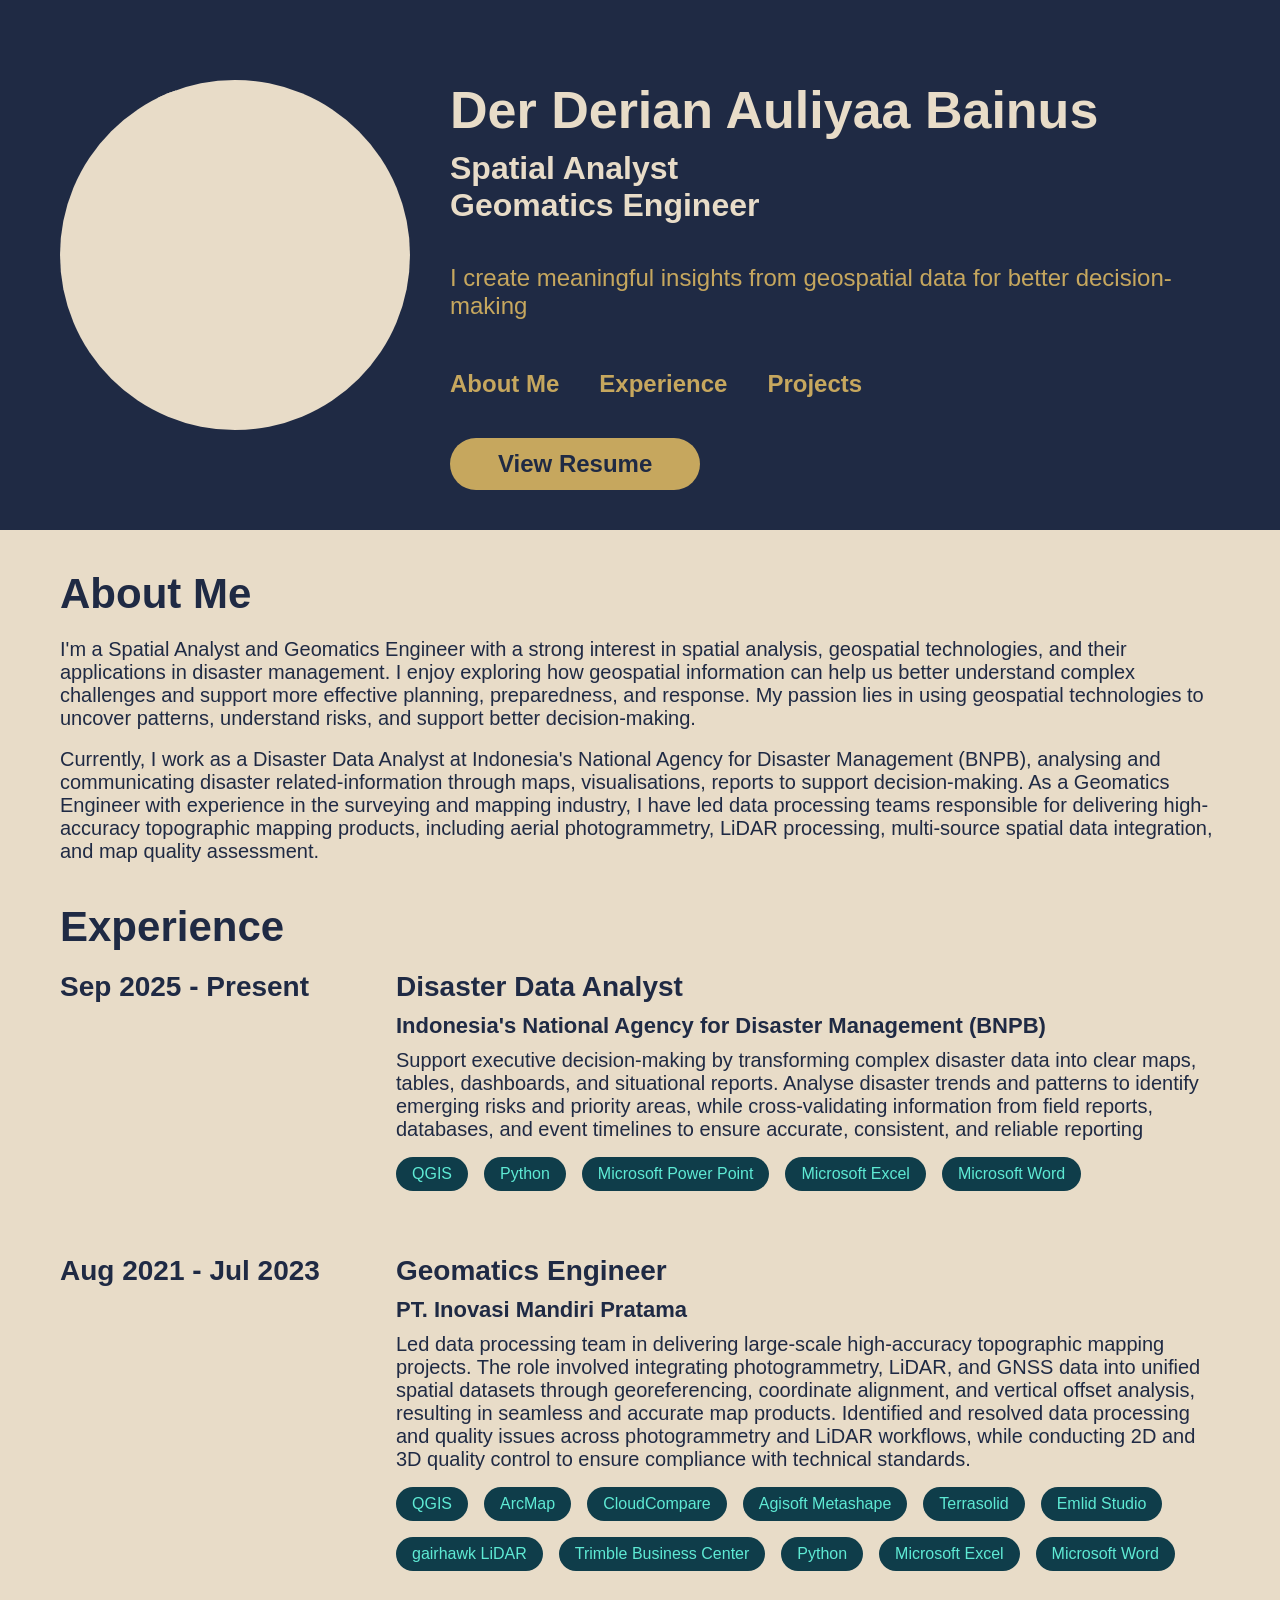
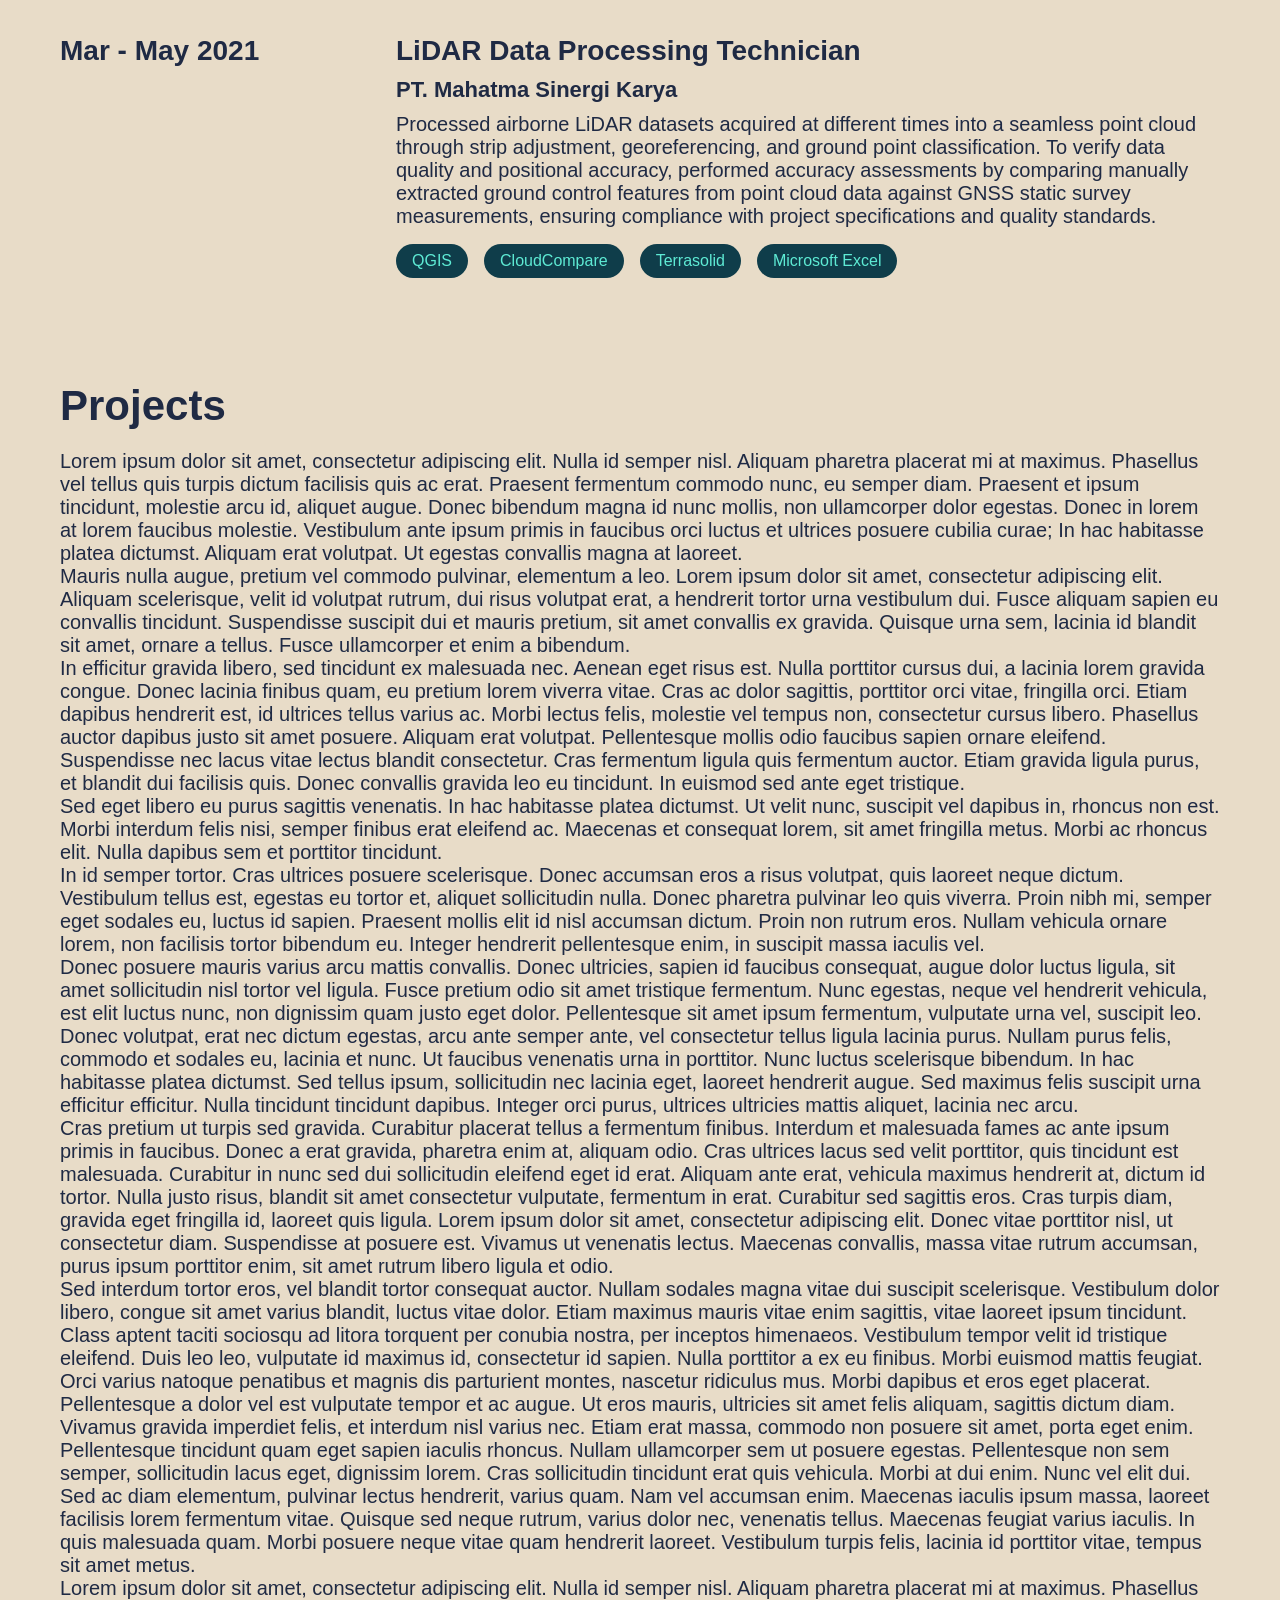
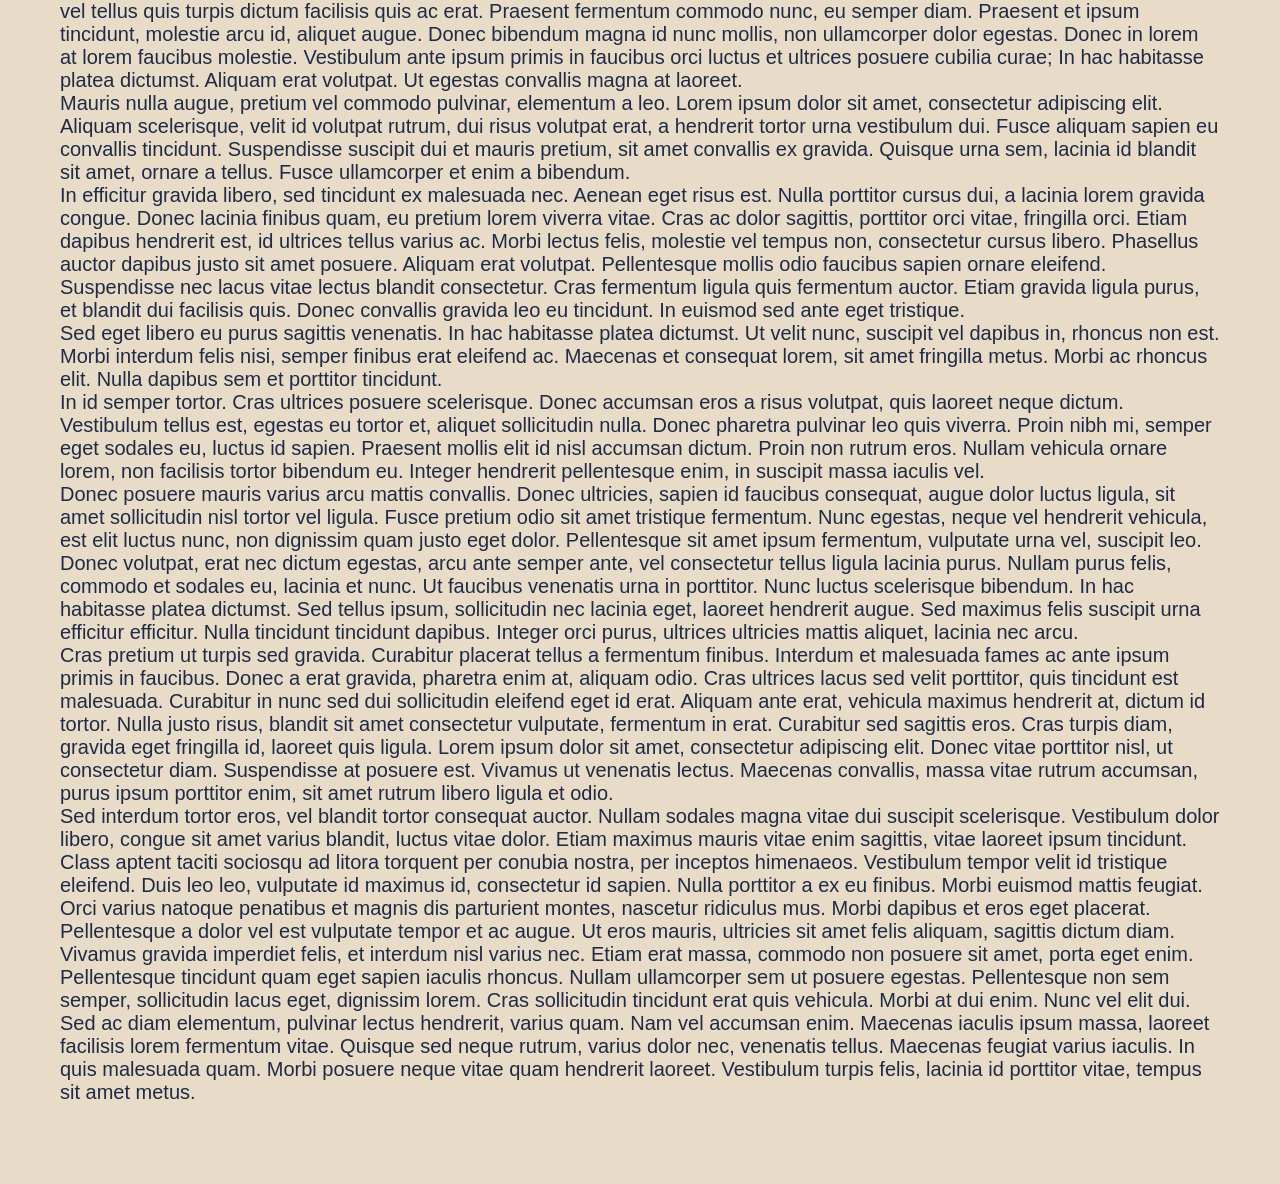
==== index.html @ 6a529b8c "update experience" ====
<!doctype html>
<html lang="en">

<head>
  <meta charset="UTF-8">
  <meta name="viewport" content="width=device-width, initial-scale=1.0">
  <title>My Portfolio</title>
  <link rel="stylesheet" href="styles.css">
  <link href='https://cdn.boxicons.com/fonts/basic/boxicons.min.css' rel='stylesheet'>
  <link href='https://cdn.boxicons.com/fonts/brands/boxicons-brands.min.css' rel='stylesheet'>
</head>

<body>

  <div class="container">

    <aside class="sidebar">

      <div class="image-box">
        <img src="img/IMG-20251004-WA0030.jpg" alt="Profile Picture" title="Profile Picture">
      </div>     

      <div class="info">
        <h1>Der Derian Auliyaa Bainus</h1>
        <h2 class="first">Spatial Analyst</h2>
        <h2 class="second">Geomatics Engineer</h2>
        <p>I create meaningful insights from geospatial data for better decision-making</p>
      </div>

      <div class="button">
        <a href="#about" class="btn">About Me</a>
        <a href="#experience" class="btn">Experience</a>
        <a href="#projects" class="btn">Projects</a>
      </div>

      <div class="cta">
        <a href="#View Resume" class="btn">View Resume</a>
      </div>

      <div class="sci">
        <a href="#"><i class='bxl bx-github'></i></a>
        <a href="#"><i class='bxl bx-linkedin-square'></i></a>
        <a href="#"><i class='bxl bx-instagram'></i></a>
        <a href="#"><i class='bxl bx-facebook'></i></a>
        <a href="#"><i class='bxl bx-gmail'></i></a>
      </div>

    </aside>

    <main class="content">

        <section id="about" class="about">
          <h1>About Me</h1>
          <p>I'm a Spatial Analyst and Geomatics Engineer with a strong interest in spatial analysis,
              geospatial technologies, and their applications in disaster management. 
              I enjoy exploring how geospatial information can help us better understand complex challenges and support more effective planning, 
              preparedness, and response. My passion lies in using geospatial technologies to uncover patterns, 
              understand risks, and support better decision-making.</p>
          </br>
          <p>Currently, I work as a Disaster Data Analyst at Indonesia's National Agency for Disaster Management (BNPB), analysing and communicating
            disaster related-information through maps, visualisations, reports to support decision-making. 
            As a Geomatics Engineer with experience in the surveying and mapping industry, 
            I have led data processing teams responsible for delivering high-accuracy topographic mapping products, 
            including aerial photogrammetry, LiDAR processing, multi-source spatial data integration, and map quality assessment.</p>
        </section>

        <section id= "experience" class="experience">

          <h1>Experience</h1>

          <div class="exp-item">
            <div class="exp-year">
              <h2>Sep 2025 - Present</h2>
            </div>
            <div class="exp-content">
              <h2>Disaster Data Analyst</h2>
              <h3>Indonesia's National Agency for Disaster Management (BNPB)</h3>
              <p>Support executive decision-making by transforming complex disaster data into clear maps, tables, dashboards, and situational reports. 
                Analyse disaster trends and patterns to identify emerging risks and priority areas, 
                while cross-validating information from field reports, databases, and event timelines to ensure accurate, 
                consistent, and reliable reporting</p>
            </div>
            <div class="exp-skills">
              <ul class="skills-item">
                <li>QGIS</li>
                <li>Python</li>
                <li>Microsoft Power Point</li>
                <li>Microsoft Excel</li>
                <li>Microsoft Word</li>
              </ul>
            </div>
          </div>

          <div class="exp-item">
            <div class="exp-year">
              <h2>Aug 2021 - Jul 2023</h2>
            </div>
            <div class="exp-content">
              <h2>Geomatics Engineer</h2>
              <h3>PT. Inovasi Mandiri Pratama</h3>
              <p>Led data processing team in delivering large-scale high-accuracy topographic mapping projects. 
                The role involved integrating photogrammetry, LiDAR, and GNSS data into unified spatial datasets through georeferencing, 
                coordinate alignment, and vertical offset analysis, resulting in seamless and accurate map products. 
                Identified and resolved data processing and quality issues across photogrammetry and LiDAR workflows, 
                while conducting 2D and 3D quality control to ensure compliance with technical standards.</p>
            </div>
            <div class="exp-skills">
              <ul class="skills-item">
                <li>QGIS</li>
                <li>ArcMap</li>
                <li>CloudCompare</li>
                <li>Agisoft Metashape</li>
                <li>Terrasolid</li>
                <li>Emlid Studio</li>
                <li>gairhawk LiDAR</li>
                <li>Trimble Business Center</li>
                <li>Python</li>
                <li>Microsoft Excel</li>
                <li>Microsoft Word</li>
              </ul>
            </div>
          </div>

          <div class="exp-item">
            <div class="exp-year">
              <h2>Mar - May 2021</h2>
            </div>
            <div class="exp-content">
              <h2>LiDAR Data Processing Technician</h2>
              <h3>PT. Mahatma Sinergi Karya</h3>
              <p>Processed airborne LiDAR datasets acquired at different times into a seamless point cloud through strip adjustment, 
                georeferencing, and ground point classification. To verify data quality and positional accuracy, 
                performed accuracy assessments by comparing manually extracted ground control features from point cloud data 
                against GNSS static survey measurements, ensuring compliance with project specifications and quality standards.</p>
            </div>
            <div class="exp-skills">
              <ul class="skills-item">
                <li>QGIS</li>
                <li>CloudCompare</li>
                <li>Terrasolid</li>
                <li>Microsoft Excel</li>
              </ul>
            </div>
          </div>

        </section>

        <section id="projects" class="projects">
          <h1>Projects</h1>
            <p>Lorem ipsum dolor sit amet, consectetur adipiscing elit. Nulla id semper nisl. Aliquam pharetra placerat mi at maximus. Phasellus vel tellus quis turpis dictum facilisis quis ac erat. Praesent fermentum commodo nunc, eu semper diam. Praesent et ipsum tincidunt, molestie arcu id, aliquet augue. Donec bibendum magna id nunc mollis, non ullamcorper dolor egestas. Donec in lorem at lorem faucibus molestie. Vestibulum ante ipsum primis in faucibus orci luctus et ultrices posuere cubilia curae; In hac habitasse platea dictumst. Aliquam erat volutpat. Ut egestas convallis magna at laoreet.</p>

            <p>Mauris nulla augue, pretium vel commodo pulvinar, elementum a leo. Lorem ipsum dolor sit amet, consectetur adipiscing elit. Aliquam scelerisque, velit id volutpat rutrum, dui risus volutpat erat, a hendrerit tortor urna vestibulum dui. Fusce aliquam sapien eu convallis tincidunt. Suspendisse suscipit dui et mauris pretium, sit amet convallis ex gravida. Quisque urna sem, lacinia id blandit sit amet, ornare a tellus. Fusce ullamcorper et enim a bibendum.</p>

            <p>In efficitur gravida libero, sed tincidunt ex malesuada nec. Aenean eget risus est. Nulla porttitor cursus dui, a lacinia lorem gravida congue. Donec lacinia finibus quam, eu pretium lorem viverra vitae. Cras ac dolor sagittis, porttitor orci vitae, fringilla orci. Etiam dapibus hendrerit est, id ultrices tellus varius ac. Morbi lectus felis, molestie vel tempus non, consectetur cursus libero. Phasellus auctor dapibus justo sit amet posuere. Aliquam erat volutpat. Pellentesque mollis odio faucibus sapien ornare eleifend. Suspendisse nec lacus vitae lectus blandit consectetur. Cras fermentum ligula quis fermentum auctor. Etiam gravida ligula purus, et blandit dui facilisis quis. Donec convallis gravida leo eu tincidunt. In euismod sed ante eget tristique.</p>

            <p>Sed eget libero eu purus sagittis venenatis. In hac habitasse platea dictumst. Ut velit nunc, suscipit vel dapibus in, rhoncus non est. Morbi interdum felis nisi, semper finibus erat eleifend ac. Maecenas et consequat lorem, sit amet fringilla metus. Morbi ac rhoncus elit. Nulla dapibus sem et porttitor tincidunt.</p>

            <p>In id semper tortor. Cras ultrices posuere scelerisque. Donec accumsan eros a risus volutpat, quis laoreet neque dictum. Vestibulum tellus est, egestas eu tortor et, aliquet sollicitudin nulla. Donec pharetra pulvinar leo quis viverra. Proin nibh mi, semper eget sodales eu, luctus id sapien. Praesent mollis elit id nisl accumsan dictum. Proin non rutrum eros. Nullam vehicula ornare lorem, non facilisis tortor bibendum eu. Integer hendrerit pellentesque enim, in suscipit massa iaculis vel.</p>

            <p>Donec posuere mauris varius arcu mattis convallis. Donec ultricies, sapien id faucibus consequat, augue dolor luctus ligula, sit amet sollicitudin nisl tortor vel ligula. Fusce pretium odio sit amet tristique fermentum. Nunc egestas, neque vel hendrerit vehicula, est elit luctus nunc, non dignissim quam justo eget dolor. Pellentesque sit amet ipsum fermentum, vulputate urna vel, suscipit leo. Donec volutpat, erat nec dictum egestas, arcu ante semper ante, vel consectetur tellus ligula lacinia purus. Nullam purus felis, commodo et sodales eu, lacinia et nunc. Ut faucibus venenatis urna in porttitor. Nunc luctus scelerisque bibendum. In hac habitasse platea dictumst. Sed tellus ipsum, sollicitudin nec lacinia eget, laoreet hendrerit augue. Sed maximus felis suscipit urna efficitur efficitur. Nulla tincidunt tincidunt dapibus. Integer orci purus, ultrices ultricies mattis aliquet, lacinia nec arcu.</p>

            <p>Cras pretium ut turpis sed gravida. Curabitur placerat tellus a fermentum finibus. Interdum et malesuada fames ac ante ipsum primis in faucibus. Donec a erat gravida, pharetra enim at, aliquam odio. Cras ultrices lacus sed velit porttitor, quis tincidunt est malesuada. Curabitur in nunc sed dui sollicitudin eleifend eget id erat. Aliquam ante erat, vehicula maximus hendrerit at, dictum id tortor. Nulla justo risus, blandit sit amet consectetur vulputate, fermentum in erat. Curabitur sed sagittis eros. Cras turpis diam, gravida eget fringilla id, laoreet quis ligula. Lorem ipsum dolor sit amet, consectetur adipiscing elit. Donec vitae porttitor nisl, ut consectetur diam. Suspendisse at posuere est. Vivamus ut venenatis lectus. Maecenas convallis, massa vitae rutrum accumsan, purus ipsum porttitor enim, sit amet rutrum libero ligula et odio.</p>

            <p>Sed interdum tortor eros, vel blandit tortor consequat auctor. Nullam sodales magna vitae dui suscipit scelerisque. Vestibulum dolor libero, congue sit amet varius blandit, luctus vitae dolor. Etiam maximus mauris vitae enim sagittis, vitae laoreet ipsum tincidunt. Class aptent taciti sociosqu ad litora torquent per conubia nostra, per inceptos himenaeos. Vestibulum tempor velit id tristique eleifend. Duis leo leo, vulputate id maximus id, consectetur id sapien. Nulla porttitor a ex eu finibus. Morbi euismod mattis feugiat.</p>

            <p>Orci varius natoque penatibus et magnis dis parturient montes, nascetur ridiculus mus. Morbi dapibus et eros eget placerat. Pellentesque a dolor vel est vulputate tempor et ac augue. Ut eros mauris, ultricies sit amet felis aliquam, sagittis dictum diam. Vivamus gravida imperdiet felis, et interdum nisl varius nec. Etiam erat massa, commodo non posuere sit amet, porta eget enim. Pellentesque tincidunt quam eget sapien iaculis rhoncus. Nullam ullamcorper sem ut posuere egestas. Pellentesque non sem semper, sollicitudin lacus eget, dignissim lorem. Cras sollicitudin tincidunt erat quis vehicula. Morbi at dui enim. Nunc vel elit dui.</p>

            <p>Sed ac diam elementum, pulvinar lectus hendrerit, varius quam. Nam vel accumsan enim. Maecenas iaculis ipsum massa, laoreet facilisis lorem fermentum vitae. Quisque sed neque rutrum, varius dolor nec, venenatis tellus. Maecenas feugiat varius iaculis. In quis malesuada quam. Morbi posuere neque vitae quam hendrerit laoreet. Vestibulum turpis felis, lacinia id porttitor vitae, tempus sit amet metus.</p>
           
            <p>Lorem ipsum dolor sit amet, consectetur adipiscing elit. Nulla id semper nisl. Aliquam pharetra placerat mi at maximus. Phasellus vel tellus quis turpis dictum facilisis quis ac erat. Praesent fermentum commodo nunc, eu semper diam. Praesent et ipsum tincidunt, molestie arcu id, aliquet augue. Donec bibendum magna id nunc mollis, non ullamcorper dolor egestas. Donec in lorem at lorem faucibus molestie. Vestibulum ante ipsum primis in faucibus orci luctus et ultrices posuere cubilia curae; In hac habitasse platea dictumst. Aliquam erat volutpat. Ut egestas convallis magna at laoreet.</p>

            <p>Mauris nulla augue, pretium vel commodo pulvinar, elementum a leo. Lorem ipsum dolor sit amet, consectetur adipiscing elit. Aliquam scelerisque, velit id volutpat rutrum, dui risus volutpat erat, a hendrerit tortor urna vestibulum dui. Fusce aliquam sapien eu convallis tincidunt. Suspendisse suscipit dui et mauris pretium, sit amet convallis ex gravida. Quisque urna sem, lacinia id blandit sit amet, ornare a tellus. Fusce ullamcorper et enim a bibendum.</p>

            <p>In efficitur gravida libero, sed tincidunt ex malesuada nec. Aenean eget risus est. Nulla porttitor cursus dui, a lacinia lorem gravida congue. Donec lacinia finibus quam, eu pretium lorem viverra vitae. Cras ac dolor sagittis, porttitor orci vitae, fringilla orci. Etiam dapibus hendrerit est, id ultrices tellus varius ac. Morbi lectus felis, molestie vel tempus non, consectetur cursus libero. Phasellus auctor dapibus justo sit amet posuere. Aliquam erat volutpat. Pellentesque mollis odio faucibus sapien ornare eleifend. Suspendisse nec lacus vitae lectus blandit consectetur. Cras fermentum ligula quis fermentum auctor. Etiam gravida ligula purus, et blandit dui facilisis quis. Donec convallis gravida leo eu tincidunt. In euismod sed ante eget tristique.</p>

            <p>Sed eget libero eu purus sagittis venenatis. In hac habitasse platea dictumst. Ut velit nunc, suscipit vel dapibus in, rhoncus non est. Morbi interdum felis nisi, semper finibus erat eleifend ac. Maecenas et consequat lorem, sit amet fringilla metus. Morbi ac rhoncus elit. Nulla dapibus sem et porttitor tincidunt.</p>

            <p>In id semper tortor. Cras ultrices posuere scelerisque. Donec accumsan eros a risus volutpat, quis laoreet neque dictum. Vestibulum tellus est, egestas eu tortor et, aliquet sollicitudin nulla. Donec pharetra pulvinar leo quis viverra. Proin nibh mi, semper eget sodales eu, luctus id sapien. Praesent mollis elit id nisl accumsan dictum. Proin non rutrum eros. Nullam vehicula ornare lorem, non facilisis tortor bibendum eu. Integer hendrerit pellentesque enim, in suscipit massa iaculis vel.</p>

            <p>Donec posuere mauris varius arcu mattis convallis. Donec ultricies, sapien id faucibus consequat, augue dolor luctus ligula, sit amet sollicitudin nisl tortor vel ligula. Fusce pretium odio sit amet tristique fermentum. Nunc egestas, neque vel hendrerit vehicula, est elit luctus nunc, non dignissim quam justo eget dolor. Pellentesque sit amet ipsum fermentum, vulputate urna vel, suscipit leo. Donec volutpat, erat nec dictum egestas, arcu ante semper ante, vel consectetur tellus ligula lacinia purus. Nullam purus felis, commodo et sodales eu, lacinia et nunc. Ut faucibus venenatis urna in porttitor. Nunc luctus scelerisque bibendum. In hac habitasse platea dictumst. Sed tellus ipsum, sollicitudin nec lacinia eget, laoreet hendrerit augue. Sed maximus felis suscipit urna efficitur efficitur. Nulla tincidunt tincidunt dapibus. Integer orci purus, ultrices ultricies mattis aliquet, lacinia nec arcu.</p>

            <p>Cras pretium ut turpis sed gravida. Curabitur placerat tellus a fermentum finibus. Interdum et malesuada fames ac ante ipsum primis in faucibus. Donec a erat gravida, pharetra enim at, aliquam odio. Cras ultrices lacus sed velit porttitor, quis tincidunt est malesuada. Curabitur in nunc sed dui sollicitudin eleifend eget id erat. Aliquam ante erat, vehicula maximus hendrerit at, dictum id tortor. Nulla justo risus, blandit sit amet consectetur vulputate, fermentum in erat. Curabitur sed sagittis eros. Cras turpis diam, gravida eget fringilla id, laoreet quis ligula. Lorem ipsum dolor sit amet, consectetur adipiscing elit. Donec vitae porttitor nisl, ut consectetur diam. Suspendisse at posuere est. Vivamus ut venenatis lectus. Maecenas convallis, massa vitae rutrum accumsan, purus ipsum porttitor enim, sit amet rutrum libero ligula et odio.</p>

            <p>Sed interdum tortor eros, vel blandit tortor consequat auctor. Nullam sodales magna vitae dui suscipit scelerisque. Vestibulum dolor libero, congue sit amet varius blandit, luctus vitae dolor. Etiam maximus mauris vitae enim sagittis, vitae laoreet ipsum tincidunt. Class aptent taciti sociosqu ad litora torquent per conubia nostra, per inceptos himenaeos. Vestibulum tempor velit id tristique eleifend. Duis leo leo, vulputate id maximus id, consectetur id sapien. Nulla porttitor a ex eu finibus. Morbi euismod mattis feugiat.</p>

            <p>Orci varius natoque penatibus et magnis dis parturient montes, nascetur ridiculus mus. Morbi dapibus et eros eget placerat. Pellentesque a dolor vel est vulputate tempor et ac augue. Ut eros mauris, ultricies sit amet felis aliquam, sagittis dictum diam. Vivamus gravida imperdiet felis, et interdum nisl varius nec. Etiam erat massa, commodo non posuere sit amet, porta eget enim. Pellentesque tincidunt quam eget sapien iaculis rhoncus. Nullam ullamcorper sem ut posuere egestas. Pellentesque non sem semper, sollicitudin lacus eget, dignissim lorem. Cras sollicitudin tincidunt erat quis vehicula. Morbi at dui enim. Nunc vel elit dui.</p>

            <p>Sed ac diam elementum, pulvinar lectus hendrerit, varius quam. Nam vel accumsan enim. Maecenas iaculis ipsum massa, laoreet facilisis lorem fermentum vitae. Quisque sed neque rutrum, varius dolor nec, venenatis tellus. Maecenas feugiat varius iaculis. In quis malesuada quam. Morbi posuere neque vitae quam hendrerit laoreet. Vestibulum turpis felis, lacinia id porttitor vitae, tempus sit amet metus.</p>
        </section>

    </main>

  </div>

  </body>

</html>
---- styles.css ----
*{
    margin: 0;
    padding: 0;
    box-sizing: border-box;
    font-family: Arial, Helvetica, sans-serif;
    background-color: #E8DCC8;
}

.container {
    display: flex;
    max-width: 2000px;
    margin: 0 auto;
    padding: 0;
    background-color: #E8DCC8;
}

.sidebar{
    width:35%;
    position:sticky;
    top:0px;
    height:100vh;
    display:flex;
    flex-direction:column;
    padding: 120px 80px 0;
    background-color: #1F2A44;
    color:#E8DCC8;
}

.sidebar button{
    color:#C6A75E;
}

.info{
    background-color: #1F2A44;
}

.info h1{
    font-size: 52px;
    margin-bottom: 10px;
    margin-left: 40px;
    margin-right: 40px;
    color:#E8DCC8;
    background-color: #1F2A44;
    font-weight: bold;
}

.info h2{
    font-size: 32px;
    margin-left: 40px;
    margin-right: 40px;
    color:#E8DCC8;
    background-color: #1F2A44;
    font-weight: bold;
}

.info h2.second{
    margin-bottom: 40px;
}

.info p{
    font-size: 24px;
    margin-left: 40px;
    margin-right: 40px;
    color:#C6A75E;
    background-color: #1F2A44;
}

.button{
    font-size: 24px;
    margin-top:50px;
    display:flex;
    flex-direction:column;
    gap: 20px;
    margin-bottom: 80px;
    margin-left: 40px;
    margin-right: 40px;
    background-color: #1F2A44;
    font-weight: bold;
}

.button .btn{
   margin-right: 20px;
}

.button a{
    color: #C6A75E;
    text-decoration: none;
    background-color: #1F2A44;
}

.button a:hover{
    color: #E8DCC8;
}

.cta{
    font-size: 24px;
    margin-top:50px;
    display:flex;
    flex-direction:column;
    margin: 0 40px;
    background-color: #1F2A44;
    font-weight: bold;
}

.cta .btn{
    display:inline-block;
    width:fit-content;
    padding:0.5em 2em;

    background-color:#C6A75E;
    color:#1F2A44;

    text-decoration:none;
    font-weight:600;

    border-radius:200px;
    font-weight: bold;
}

.cta .btn:hover{
    background-color:#E8DCC8;
    color:#1F2A44;
}

.sci{
    margin: auto 40px 140px;
    background-color: #1F2A44;
}

.sci i{
    font-size: 3rem;
    color: #C6A75E;
    background-color: #1F2A44;
}

.sci a{
    text-decoration: none;
    color: #C6A75E;
    background-color: #1F2A44;
}

.sci i:hover{
    color: #E8DCC8;
}

.content {
    padding: 60px 80px;
    display: flex;
    flex-direction: column;
    width: 65%;
}

.content section{
    padding: 60px 0 40px;
}

.content h1{
    color:#1F2A44;
    font-size: 42px;
    margin-bottom: 20px;
    font-weight: bold;
}

.content h2{
    color:#1F2A44;
    font-size: 28px;
    margin-bottom: 10px;
    font-weight: bold;
}

.content h3{
    color:#1F2A44;
    font-size: 22px;
    margin-bottom: 10px;
    font-weight: bold;
}

.content p{
    color:#1F2A44;
    font-size: 20px;
}

.content .experience{
    display:flex;
    flex-direction: column;
}

.exp-item{
    display: grid;
    grid-template-columns: 20rem auto;
    grid-template-rows: auto auto;
    gap: 1rem;
    margin-bottom: 4rem;
}

.exp-year {
    grid-column: 1;
    grid-row: 1 / span 2;
}

.exp-content {
    grid-column: 2;
    grid-row: 1;
}

.exp-skills {
    grid-column: 2;
    grid-row: 2;
}

.skills-item{
    list-style: none;
    display: flex;
    flex-wrap: wrap;
    gap: 1rem;
}

.skills-item li{
    padding: 0.5rem 1rem;
    border-radius:999px;

    font-size: 16px;
    background:#0f3d4a;
    color:#5eead4;
}

.image-box{
    width:350px;
    height:350px;
    overflow:hidden;
    border-radius:50%;
    margin: 0 auto 40px;
}

.image-box img{
    width:100%;
    height:100%;
    object-fit:cover;
}

@media (min-width: 2001px){
    .info h1{
        margin-top: 20px;
    }
    .info p{
        margin-top: 40px;
    }

    .button{
        margin-top: 80px;
        margin-bottom: 0px;
    }
    .cta{
        margin-top: 80px;
    }
}

@media (min-width: 1201px) and (max-width: 2000px){

    .container{
        margin: 0;
        flex-direction:column;
    }

    .sidebar,
    .content{
        width:100%;
        margin:0;
        padding:80px 60px 0;
    }

    .sidebar{
        position:static;
        height:auto;
        display:grid;
        grid-template-columns: auto auto auto auto;
        grid-template-rows: auto auto auto;
    }

    .info{
        margin-left: 40px;
        grid-column: 2 / span 3;
        grid-row: 1;
    }

    .image-box{
        grid-column: 1;
        grid-row: 1 / span 3;
    }

    .info p{
        margin-left: 0px;
        margin-right: 0px;
    }

    .info h1{
        margin-left: 0px;
        margin-right: 0px;
    }

    .info h2{
        margin-left: 0px;
        margin-right: 0px;
    }

    .button{
        margin-left: 40px;
        margin-right: 0;
        margin-bottom: 0;
        flex-direction:row;
        grid-column: 2 / span 3;
        grid-row: 2;
    }

    .cta{
        margin: 40px 40px;
        grid-column: 2;
        grid-row: 3;
    }

    .sci{
        margin: auto 0px 40px auto;
        grid-column: 3 / span 2;
        grid-row: 3;
    }

    .content{
        padding: 40px 60px;
    }

    .content section{
        padding-top: 0px;
    }

}

@media (max-width: 1200px){

    .container{
        margin: 0;
        flex-direction:column;
    }

    .sidebar,
    .content{
        width:100%;
        margin:0;
    }

    .sidebar{
        position:static;
        height:auto;
        display:grid;
        grid-template-columns: auto auto auto;
        grid-template-rows: auto auto auto auto;
        padding-top: 60px;
    }

    .image-box{
        grid-column: 1 / span 3;
        grid-row: 1;
    }

    .info{
        grid-column: 1 / span 3;
        grid-row: 2;
    }

    .info p{
        margin-left: 0px;
        margin-right: 0px;
    }

    .info h1{
        margin-left: 0px;
        margin-right: 0px;
    }

    .info h2{
        margin-left: 0px;
        margin-right: 0px;
    }

    .button{
        margin-left: 0;
        margin-right: 0;
        margin-bottom: 0;
        flex-direction:row;
        grid-column: 1 / span 3;
        grid-row: 3;
    }

    .cta{
        margin: 40px 0px;
        grid-column: 1;
        grid-row: 4;
    }

    .sci{
        margin: auto 0px 40px auto;
        grid-column: 2 / span 2;
        grid-row: 4;
    }

    .content{
        padding: 40px 60px;
    }

    .content section{
        padding-top: 0;
    }

    .content p{
        margin-bottom: 0;
    }

}
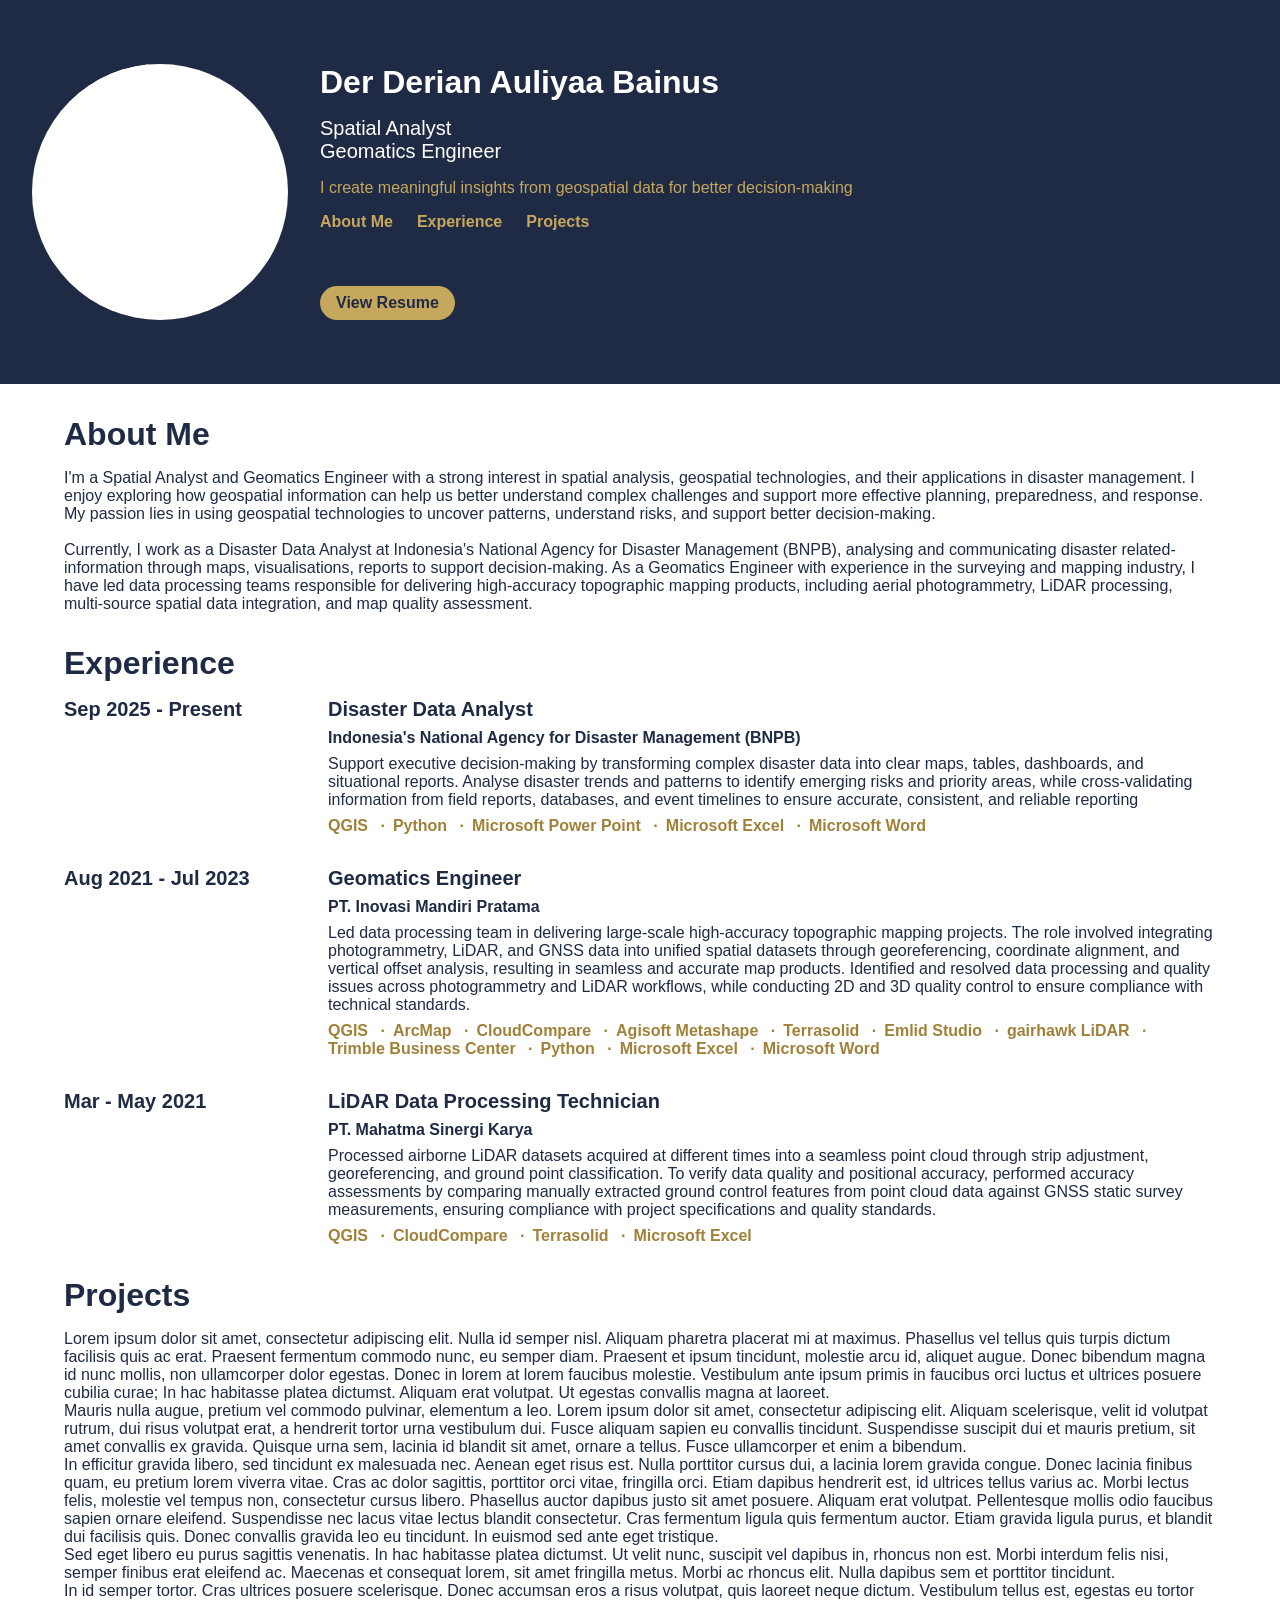
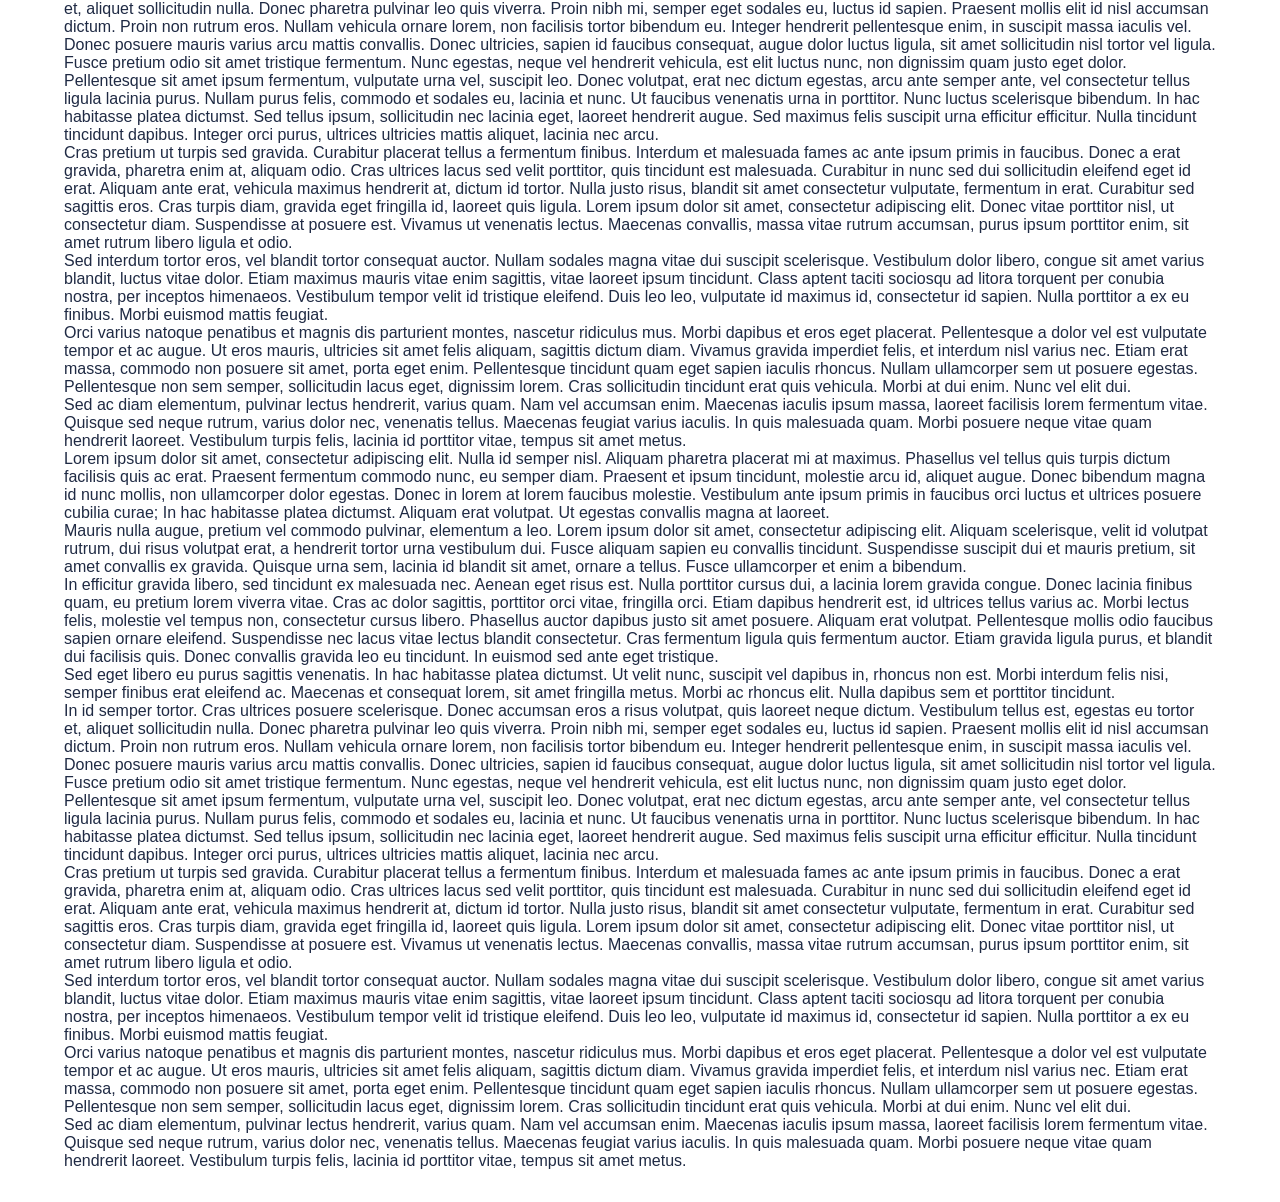
==== commit 0df49623: "update html css" ====
--- a/index.html
+++ b/index.html
@@ -15,36 +15,37 @@
   <div class="container">
 
     <aside class="sidebar">
-
       <div class="image-box">
         <img src="img/IMG-20251004-WA0030.jpg" alt="Profile Picture" title="Profile Picture">
       </div>     
 
-      <div class="info">
-        <h1>Der Derian Auliyaa Bainus</h1>
-        <h2 class="first">Spatial Analyst</h2>
-        <h2 class="second">Geomatics Engineer</h2>
-        <p>I create meaningful insights from geospatial data for better decision-making</p>
+      <div class="hero-content">
+        <div class="info">
+          <h1>Der Derian Auliyaa Bainus</h1>
+          <h2>Spatial Analyst </br>Geomatics Engineer</h2>
+          <p>I create meaningful insights from geospatial data for better decision-making</p>
+        </div>
+
+        <div class="button">
+          <a href="#about" class="btn">About Me</a>
+          <a href="#experience" class="btn">Experience</a>
+          <a href="#projects" class="btn">Projects</a>
+        </div>
+
+        <div class="link">
+          <div class="cta">
+            <a href="#View Resume" class="btn">View Resume</a>
+          </div>
+
+          <div class="sci">
+            <a href="#"><i class='bxl bx-github'></i></a>
+            <a href="#"><i class='bxl bx-linkedin-square'></i></a>
+            <a href="#"><i class='bxl bx-instagram'></i></a>
+            <a href="#"><i class='bxl bx-facebook'></i></a>
+            <a href="#"><i class='bxl bx-gmail'></i></a>
+          </div>
+        </div>
       </div>
-
-      <div class="button">
-        <a href="#about" class="btn">About Me</a>
-        <a href="#experience" class="btn">Experience</a>
-        <a href="#projects" class="btn">Projects</a>
-      </div>
-
-      <div class="cta">
-        <a href="#View Resume" class="btn">View Resume</a>
-      </div>
-
-      <div class="sci">
-        <a href="#"><i class='bxl bx-github'></i></a>
-        <a href="#"><i class='bxl bx-linkedin-square'></i></a>
-        <a href="#"><i class='bxl bx-instagram'></i></a>
-        <a href="#"><i class='bxl bx-facebook'></i></a>
-        <a href="#"><i class='bxl bx-gmail'></i></a>
-      </div>
-
     </aside>
 
     <main class="content">
@@ -63,83 +64,86 @@
             I have led data processing teams responsible for delivering high-accuracy topographic mapping products, 
             including aerial photogrammetry, LiDAR processing, multi-source spatial data integration, and map quality assessment.</p>
         </section>
-
+    
+        
         <section id= "experience" class="experience">
 
           <h1>Experience</h1>
 
-          <div class="exp-item">
-            <div class="exp-year">
-              <h2>Sep 2025 - Present</h2>
+          <div class="exp-cards">
+            <div class="exp-item">
+              <div class="exp-year">
+                <h2>Sep 2025 - Present</h2>
+              </div>
+              <div class="exp-content">
+                <h2>Disaster Data Analyst</h2>
+                <h3>Indonesia's National Agency for Disaster Management (BNPB)</h3>
+                <p>Support executive decision-making by transforming complex disaster data into clear maps, tables, dashboards, and situational reports. 
+                  Analyse disaster trends and patterns to identify emerging risks and priority areas, 
+                  while cross-validating information from field reports, databases, and event timelines to ensure accurate, 
+                  consistent, and reliable reporting</p>
+              </div>
+              <div class="exp-skills">
+                <ul class="skills-item">
+                  <li>QGIS</li>
+                  <li>Python</li>
+                  <li>Microsoft Power Point</li>
+                  <li>Microsoft Excel</li>
+                  <li>Microsoft Word</li>
+                </ul>
+              </div>
             </div>
-            <div class="exp-content">
-              <h2>Disaster Data Analyst</h2>
-              <h3>Indonesia's National Agency for Disaster Management (BNPB)</h3>
-              <p>Support executive decision-making by transforming complex disaster data into clear maps, tables, dashboards, and situational reports. 
-                Analyse disaster trends and patterns to identify emerging risks and priority areas, 
-                while cross-validating information from field reports, databases, and event timelines to ensure accurate, 
-                consistent, and reliable reporting</p>
+
+            <div class="exp-item">
+              <div class="exp-year">
+                <h2>Aug 2021 - Jul 2023</h2>
+              </div>
+              <div class="exp-content">
+                <h2>Geomatics Engineer</h2>
+                <h3>PT. Inovasi Mandiri Pratama</h3>
+                <p>Led data processing team in delivering large-scale high-accuracy topographic mapping projects. 
+                  The role involved integrating photogrammetry, LiDAR, and GNSS data into unified spatial datasets through georeferencing, 
+                  coordinate alignment, and vertical offset analysis, resulting in seamless and accurate map products. 
+                  Identified and resolved data processing and quality issues across photogrammetry and LiDAR workflows, 
+                  while conducting 2D and 3D quality control to ensure compliance with technical standards.</p>
+              </div>
+              <div class="exp-skills">
+                <ul class="skills-item">
+                  <li>QGIS</li>
+                  <li>ArcMap</li>
+                  <li>CloudCompare</li>
+                  <li>Agisoft Metashape</li>
+                  <li>Terrasolid</li>
+                  <li>Emlid Studio</li>
+                  <li>gairhawk LiDAR</li>
+                  <li>Trimble Business Center</li>
+                  <li>Python</li>
+                  <li>Microsoft Excel</li>
+                  <li>Microsoft Word</li>
+                </ul>
+              </div>
             </div>
-            <div class="exp-skills">
-              <ul class="skills-item">
-                <li>QGIS</li>
-                <li>Python</li>
-                <li>Microsoft Power Point</li>
-                <li>Microsoft Excel</li>
-                <li>Microsoft Word</li>
-              </ul>
-            </div>
-          </div>
-
-          <div class="exp-item">
-            <div class="exp-year">
-              <h2>Aug 2021 - Jul 2023</h2>
-            </div>
-            <div class="exp-content">
-              <h2>Geomatics Engineer</h2>
-              <h3>PT. Inovasi Mandiri Pratama</h3>
-              <p>Led data processing team in delivering large-scale high-accuracy topographic mapping projects. 
-                The role involved integrating photogrammetry, LiDAR, and GNSS data into unified spatial datasets through georeferencing, 
-                coordinate alignment, and vertical offset analysis, resulting in seamless and accurate map products. 
-                Identified and resolved data processing and quality issues across photogrammetry and LiDAR workflows, 
-                while conducting 2D and 3D quality control to ensure compliance with technical standards.</p>
-            </div>
-            <div class="exp-skills">
-              <ul class="skills-item">
-                <li>QGIS</li>
-                <li>ArcMap</li>
-                <li>CloudCompare</li>
-                <li>Agisoft Metashape</li>
-                <li>Terrasolid</li>
-                <li>Emlid Studio</li>
-                <li>gairhawk LiDAR</li>
-                <li>Trimble Business Center</li>
-                <li>Python</li>
-                <li>Microsoft Excel</li>
-                <li>Microsoft Word</li>
-              </ul>
-            </div>
-          </div>
-
-          <div class="exp-item">
-            <div class="exp-year">
-              <h2>Mar - May 2021</h2>
-            </div>
-            <div class="exp-content">
-              <h2>LiDAR Data Processing Technician</h2>
-              <h3>PT. Mahatma Sinergi Karya</h3>
-              <p>Processed airborne LiDAR datasets acquired at different times into a seamless point cloud through strip adjustment, 
-                georeferencing, and ground point classification. To verify data quality and positional accuracy, 
-                performed accuracy assessments by comparing manually extracted ground control features from point cloud data 
-                against GNSS static survey measurements, ensuring compliance with project specifications and quality standards.</p>
-            </div>
-            <div class="exp-skills">
-              <ul class="skills-item">
-                <li>QGIS</li>
-                <li>CloudCompare</li>
-                <li>Terrasolid</li>
-                <li>Microsoft Excel</li>
-              </ul>
+
+            <div class="exp-item">
+              <div class="exp-year">
+                <h2>Mar - May 2021</h2>
+              </div>
+              <div class="exp-content">
+                <h2>LiDAR Data Processing Technician</h2>
+                <h3>PT. Mahatma Sinergi Karya</h3>
+                <p>Processed airborne LiDAR datasets acquired at different times into a seamless point cloud through strip adjustment, 
+                  georeferencing, and ground point classification. To verify data quality and positional accuracy, 
+                  performed accuracy assessments by comparing manually extracted ground control features from point cloud data 
+                  against GNSS static survey measurements, ensuring compliance with project specifications and quality standards.</p>
+              </div>
+              <div class="exp-skills">
+                <ul class="skills-item">
+                  <li>QGIS</li>
+                  <li>CloudCompare</li>
+                  <li>Terrasolid</li>
+                  <li>Microsoft Excel</li>
+                </ul>
+              </div>
             </div>
           </div>
 
--- a/styles.css
+++ b/styles.css
@@ -1,235 +1,56 @@
 *{
+    box-sizing: border-box;
     margin: 0;
     padding: 0;
-    box-sizing: border-box;
-    font-family: Arial, Helvetica, sans-serif;
-    background-color: #E8DCC8;
+    font-family: "Plus Jakarta Sans", sans-serif;
+    background-color: white;
 }
 
 .container {
     display: flex;
-    max-width: 2000px;
+    max-width: 80vw;
     margin: 0 auto;
-    padding: 0;
-    background-color: #E8DCC8;
+    background-color: white;
 }
 
 .sidebar{
-    width:35%;
+    width:30%;
     position:sticky;
-    top:0px;
+    top:0;
     height:100vh;
-    display:flex;
-    flex-direction:column;
-    padding: 120px 80px 0;
-    background-color: #1F2A44;
-    color:#E8DCC8;
-}
-
-.sidebar button{
-    color:#C6A75E;
-}
-
-.info{
-    background-color: #1F2A44;
-}
-
-.info h1{
-    font-size: 52px;
-    margin-bottom: 10px;
-    margin-left: 40px;
-    margin-right: 40px;
-    color:#E8DCC8;
-    background-color: #1F2A44;
-    font-weight: bold;
-}
-
-.info h2{
-    font-size: 32px;
-    margin-left: 40px;
-    margin-right: 40px;
-    color:#E8DCC8;
-    background-color: #1F2A44;
-    font-weight: bold;
-}
-
-.info h2.second{
-    margin-bottom: 40px;
-}
-
-.info p{
-    font-size: 24px;
-    margin-left: 40px;
-    margin-right: 40px;
-    color:#C6A75E;
-    background-color: #1F2A44;
-}
-
-.button{
-    font-size: 24px;
-    margin-top:50px;
-    display:flex;
-    flex-direction:column;
-    gap: 20px;
-    margin-bottom: 80px;
-    margin-left: 40px;
-    margin-right: 40px;
-    background-color: #1F2A44;
-    font-weight: bold;
-}
-
-.button .btn{
-   margin-right: 20px;
-}
-
-.button a{
-    color: #C6A75E;
-    text-decoration: none;
-    background-color: #1F2A44;
-}
-
-.button a:hover{
-    color: #E8DCC8;
-}
-
-.cta{
-    font-size: 24px;
-    margin-top:50px;
-    display:flex;
-    flex-direction:column;
-    margin: 0 40px;
-    background-color: #1F2A44;
-    font-weight: bold;
-}
-
-.cta .btn{
-    display:inline-block;
-    width:fit-content;
-    padding:0.5em 2em;
-
-    background-color:#C6A75E;
-    color:#1F2A44;
-
-    text-decoration:none;
-    font-weight:600;
-
-    border-radius:200px;
-    font-weight: bold;
-}
-
-.cta .btn:hover{
-    background-color:#E8DCC8;
-    color:#1F2A44;
-}
-
-.sci{
-    margin: auto 40px 140px;
-    background-color: #1F2A44;
-}
-
-.sci i{
-    font-size: 3rem;
-    color: #C6A75E;
-    background-color: #1F2A44;
-}
-
-.sci a{
-    text-decoration: none;
-    color: #C6A75E;
-    background-color: #1F2A44;
-}
-
-.sci i:hover{
-    color: #E8DCC8;
-}
-
-.content {
-    padding: 60px 80px;
-    display: flex;
-    flex-direction: column;
-    width: 65%;
-}
-
-.content section{
-    padding: 60px 0 40px;
-}
-
-.content h1{
-    color:#1F2A44;
-    font-size: 42px;
-    margin-bottom: 20px;
-    font-weight: bold;
-}
-
-.content h2{
-    color:#1F2A44;
-    font-size: 28px;
-    margin-bottom: 10px;
-    font-weight: bold;
-}
-
-.content h3{
-    color:#1F2A44;
-    font-size: 22px;
-    margin-bottom: 10px;
-    font-weight: bold;
-}
-
-.content p{
-    color:#1F2A44;
-    font-size: 20px;
-}
-
-.content .experience{
-    display:flex;
-    flex-direction: column;
-}
-
-.exp-item{
-    display: grid;
-    grid-template-columns: 20rem auto;
-    grid-template-rows: auto auto;
+
+    padding: 4rem;
+    background-color: #1F2A44;
+    color:white;
+
+    display:flex;
+    flex-direction: column;
+    gap:2rem;
+}
+
+.hero-content{
+    display: flex;
+    flex-direction: column;
     gap: 1rem;
-    margin-bottom: 4rem;
-}
-
-.exp-year {
-    grid-column: 1;
-    grid-row: 1 / span 2;
-}
-
-.exp-content {
-    grid-column: 2;
-    grid-row: 1;
-}
-
-.exp-skills {
-    grid-column: 2;
-    grid-row: 2;
-}
-
-.skills-item{
-    list-style: none;
-    display: flex;
-    flex-wrap: wrap;
+    background-color: #1F2A44;
+
+    flex:1;
+}
+
+.link{
+    margin-top: auto;
+    display: flex;
+    flex-direction: column;
     gap: 1rem;
-}
-
-.skills-item li{
-    padding: 0.5rem 1rem;
-    border-radius:999px;
-
-    font-size: 16px;
-    background:#0f3d4a;
-    color:#5eead4;
+    background-color: #1F2A44;
 }
 
 .image-box{
-    width:350px;
-    height:350px;
+    width: 100%;
+    aspect-ratio: 1 / 1;
     overflow:hidden;
     border-radius:50%;
-    margin: 0 auto 40px;
+    justify-self: center;
 }
 
 .image-box img{
@@ -238,180 +59,301 @@
     object-fit:cover;
 }
 
-@media (min-width: 2001px){
-    .info h1{
-        margin-top: 20px;
-    }
-    .info p{
-        margin-top: 40px;
-    }
-
-    .button{
-        margin-top: 80px;
-        margin-bottom: 0px;
-    }
-    .cta{
-        margin-top: 80px;
-    }
-}
-
-@media (min-width: 1201px) and (max-width: 2000px){
+.info{
+    background-color: #1F2A44;
+    display: flex;
+    flex-direction: column;
+    gap: 1rem;
+}
+
+.info h1{
+    font-size: 2rem;
+    color:white;
+    background-color: #1F2A44;
+    font-weight: 10rem;
+}
+
+.info h2{
+    font-size: 1.25rem;
+    color:white;
+    background-color: #1F2A44;
+    font-weight: normal;
+}
+
+.info p{
+    font-size: 1rem;
+    color:#C6A75E;
+    background-color: #1F2A44;
+}
+
+.button{
+    font-size: 1rem;
+    display:flex;
+    flex-direction:column;
+    gap: 0.5rem;
+    width:fit-content;
+    height: fit-content;
+    
+    background-color: #1F2A44;
+    font-weight: bold;
+}
+
+.button a{
+    color: #C6A75E;
+    text-decoration: none;
+    background-color: #1F2A44;
+}
+
+.button a:hover{
+    color: white;
+}
+
+.cta{
+    font-size: 1rem;
+    display:flex;
+    flex-direction:column;
+    background-color: #1F2A44;
+    font-weight: bold;
+}
+
+.cta .btn{
+    display:inline-block;
+    width:fit-content;
+    padding:0.5rem 1rem;
+
+    background-color:#C6A75E;
+    color:#1F2A44;
+
+    text-decoration:none;
+    font-weight:10rem;
+
+    border-radius:200px;
+    font-weight: bold;
+}
+
+.cta .btn:hover{
+    background-color:white;
+    color:#1F2A44;
+}
+
+.sci{
+    background-color: #1F2A44;
+}
+
+.sci i{
+    font-size: 2rem;
+    color: #C6A75E;
+    background-color: #1F2A44;
+}
+
+.sci a{
+    text-decoration: none;
+    color: #C6A75E;
+    background-color: #1F2A44;
+}
+
+.sci i:hover{
+    color: white;
+}
+
+.content {
+    padding: 2rem 4rem;
+    display: flex;
+    flex-direction: column;
+    width: 70%;
+    gap: 2rem;
+}
+
+.content section{
+
+}
+
+.content h1{
+    color:#1F2A44;
+    font-size: 2rem;
+    font-weight: 10rem;
+    margin-bottom: 1rem;
+}
+
+.content h2{
+    color:#1F2A44;
+    font-size: 1.25rem;
+    font-weight: bold;
+    margin-bottom: 0.5rem;
+}
+
+.content h3{
+    color:#1F2A44;
+    font-size: 1rem;
+    font-weight: bold;
+    margin-bottom: 0.5rem;
+}
+
+.content p{
+    color:#1F2A44;
+    font-size: 1rem;
+}
+
+.content .experience{
+    display:flex;
+    flex-direction: column;
+}
+
+.exp-cards{
+    display:flex;
+    flex-direction: column;
+    gap: 2rem;
+}
+
+.exp-item{
+    display: grid;
+    grid-template-columns: 16rem auto;
+    grid-template-rows: auto auto;
+    gap: 0.5rem;
+}
+
+.exp-year {
+    grid-column: 1;
+    grid-row: 1 / span 2;
+}
+
+.exp-content {
+    grid-column: 2;
+    grid-row: 1;
+}
+
+.exp-skills {
+    grid-column: 2;
+    grid-row: 2;
+}
+
+.skills-item{
+    list-style: none;
+    display: flex;
+    flex-wrap: wrap;
+    gap: 0;
+    color: #a08139;
+    font-weight: bold;
+}
+
+.skills-item li:not(:last-child)::after{
+    content: " · ";
+    font-size: 1rem;
+    margin: 0 0.5rem;
+}
+
+
+@media (min-width: 701px) and (max-width: 1400px){
 
     .container{
-        margin: 0;
         flex-direction:column;
+        max-width: 100%;
     }
 
     .sidebar,
     .content{
         width:100%;
-        margin:0;
-        padding:80px 60px 0;
+    }
+
+    .content{
+        padding:1 2rem;
+    }
+
+    .sidebar{
+        padding: 4rem 2rem;
+        position:static;
+        height:24rem;
+
+        display:flex;
+        flex-direction: row;
+        gap: 2rem;
+    }
+
+    .hero-content{
+        display: flex;
+        flex-direction: column;
+        gap: 1rem;
+    }
+
+    .hero-content .link{
+        display: flex;
+        flex-direction: row;
+        gap: 1rem;
+    }
+
+
+    .image-box{
+        margin: 0 auto;
+        width: auto;
+        height: clamp(8rem, 16rem, 100%);
+    }
+
+    .button{
+        grid-column: 2 / span 2;
+        grid-row: 2;
+        flex-direction:row;
+        gap: clamp(1rem, 1.5rem, 2rem);
+    }
+
+    .cta{
+        grid-column: 2;
+        grid-row: 3;
+    }
+
+    .sci{
+        grid-column: 3;
+        grid-row: 3;
+    }
+
+}
+
+@media (max-width: 700px){
+
+    .container{
+        flex-direction:column;
+        max-width: 100%;
+    }
+
+    .sidebar,
+    .content{
+        width:100%;
+        padding: 4rem 2rem;
     }
 
     .sidebar{
         position:static;
         height:auto;
-        display:grid;
-        grid-template-columns: auto auto auto auto;
-        grid-template-rows: auto auto auto;
-    }
-
-    .info{
-        margin-left: 40px;
-        grid-column: 2 / span 3;
-        grid-row: 1;
+        display:flex;
+        flex-direction: column;
+    }
+
+    .content{
+        gap:4rem;
     }
 
     .image-box{
-        grid-column: 1;
-        grid-row: 1 / span 3;
-    }
-
-    .info p{
-        margin-left: 0px;
-        margin-right: 0px;
-    }
-
-    .info h1{
-        margin-left: 0px;
-        margin-right: 0px;
-    }
-
-    .info h2{
-        margin-left: 0px;
-        margin-right: 0px;
-    }
-
-    .button{
-        margin-left: 40px;
-        margin-right: 0;
-        margin-bottom: 0;
-        flex-direction:row;
-        grid-column: 2 / span 3;
-        grid-row: 2;
-    }
-
-    .cta{
-        margin: 40px 40px;
-        grid-column: 2;
-        grid-row: 3;
-    }
-
-    .sci{
-        margin: auto 0px 40px auto;
-        grid-column: 3 / span 2;
-        grid-row: 3;
-    }
-
-    .content{
-        padding: 40px 60px;
-    }
-
-    .content section{
-        padding-top: 0px;
-    }
-
-}
-
-@media (max-width: 1200px){
-
-    .container{
-        margin: 0;
-        flex-direction:column;
-    }
-
-    .sidebar,
-    .content{
-        width:100%;
-        margin:0;
-    }
-
-    .sidebar{
-        position:static;
-        height:auto;
-        display:grid;
-        grid-template-columns: auto auto auto;
-        grid-template-rows: auto auto auto auto;
-        padding-top: 60px;
-    }
-
-    .image-box{
-        grid-column: 1 / span 3;
-        grid-row: 1;
-    }
-
-    .info{
-        grid-column: 1 / span 3;
-        grid-row: 2;
-    }
-
-    .info p{
-        margin-left: 0px;
-        margin-right: 0px;
-    }
-
-    .info h1{
-        margin-left: 0px;
-        margin-right: 0px;
-    }
-
-    .info h2{
-        margin-left: 0px;
-        margin-right: 0px;
-    }
-
-    .button{
-        margin-left: 0;
-        margin-right: 0;
-        margin-bottom: 0;
-        flex-direction:row;
-        grid-column: 1 / span 3;
-        grid-row: 3;
-    }
-
-    .cta{
-        margin: 40px 0px;
-        grid-column: 1;
-        grid-row: 4;
-    }
-
-    .sci{
-        margin: auto 0px 40px auto;
-        grid-column: 2 / span 2;
-        grid-row: 4;
-    }
-
-    .content{
-        padding: 40px 60px;
-    }
-
-    .content section{
-        padding-top: 0;
-    }
-
-    .content p{
-        margin-bottom: 0;
-    }
-
-}
+        width: 16rem;
+        display: none;
+    }
+
+    .hero-content{
+        display: flex;
+        flex-direction: column;
+        flex: 1;
+    }
+
+    .hero-content .button{
+        display: none;  
+    }
+
+    .link{
+        margin-top: 1rem;
+        display: flex;
+        flex-direction: row;
+    }
+
+    .exp-item{
+        grid-template-columns: 8rem auto;
+    }
+
+}
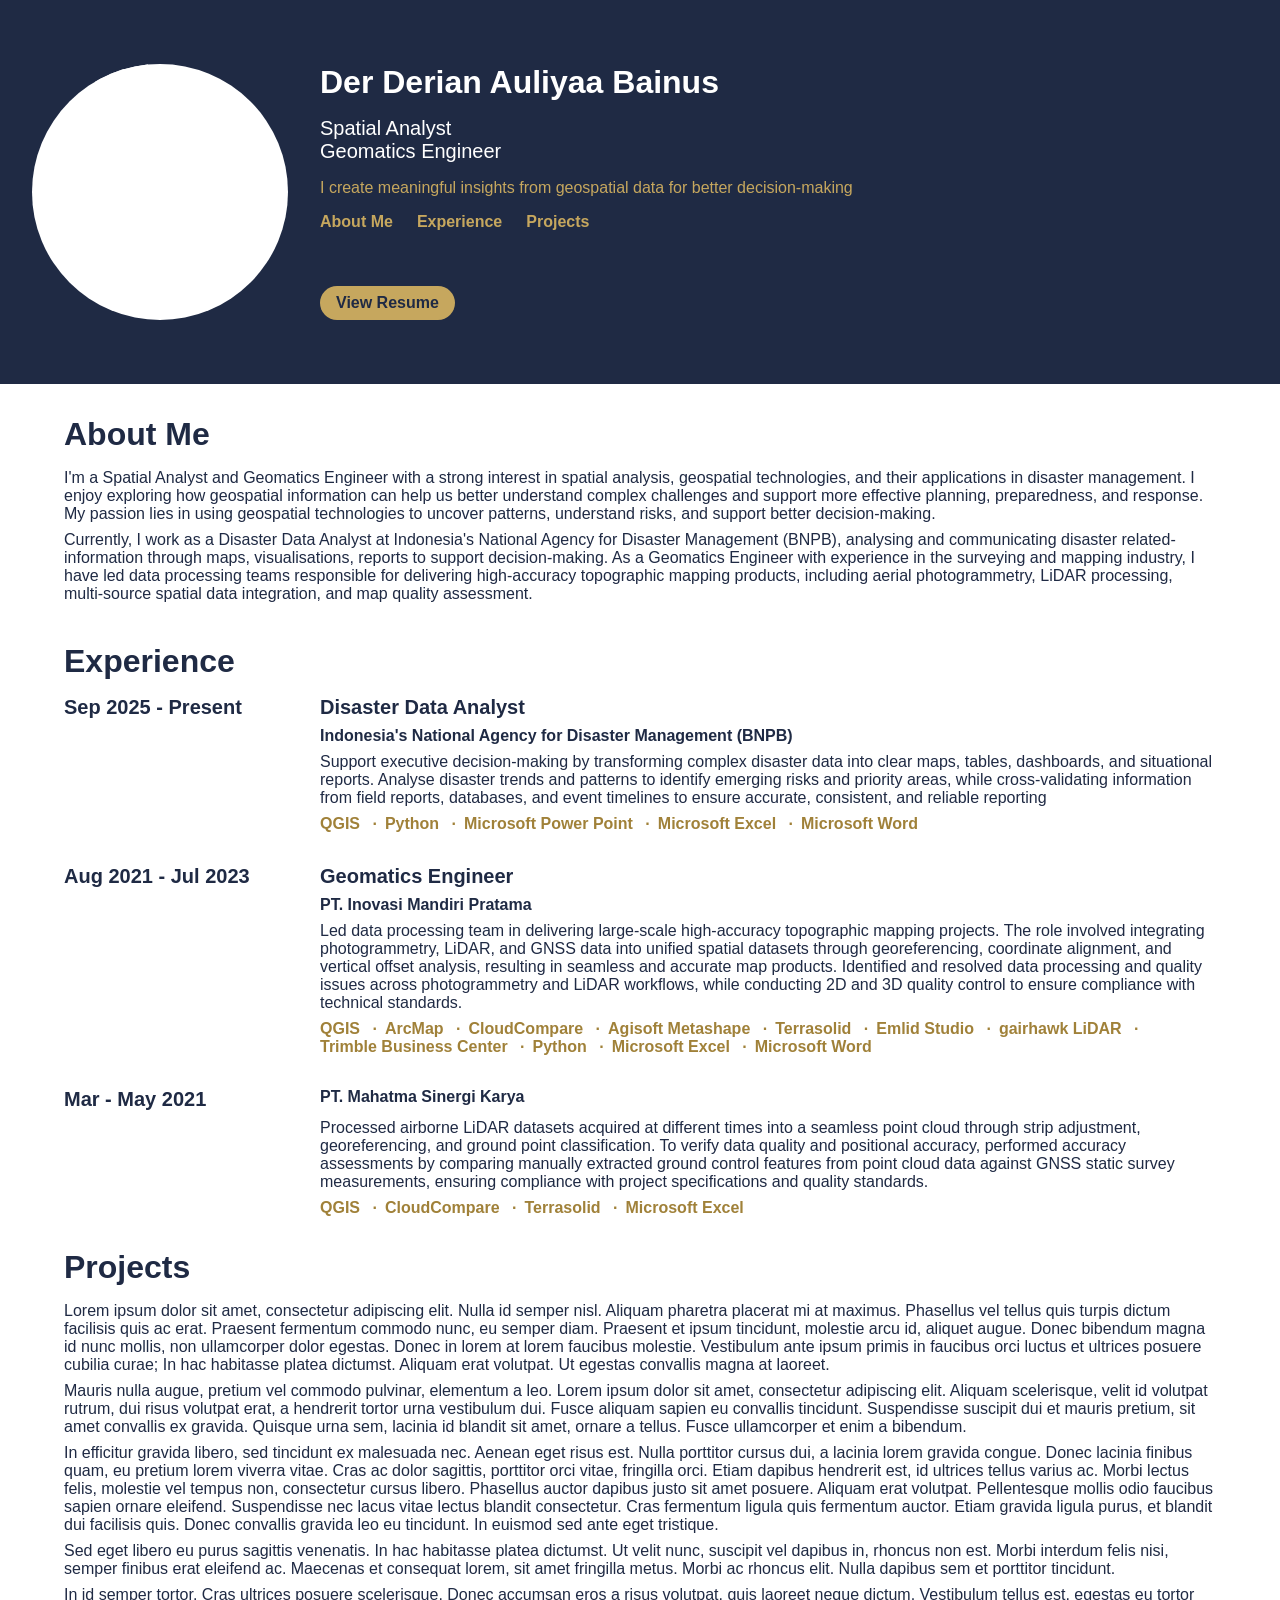
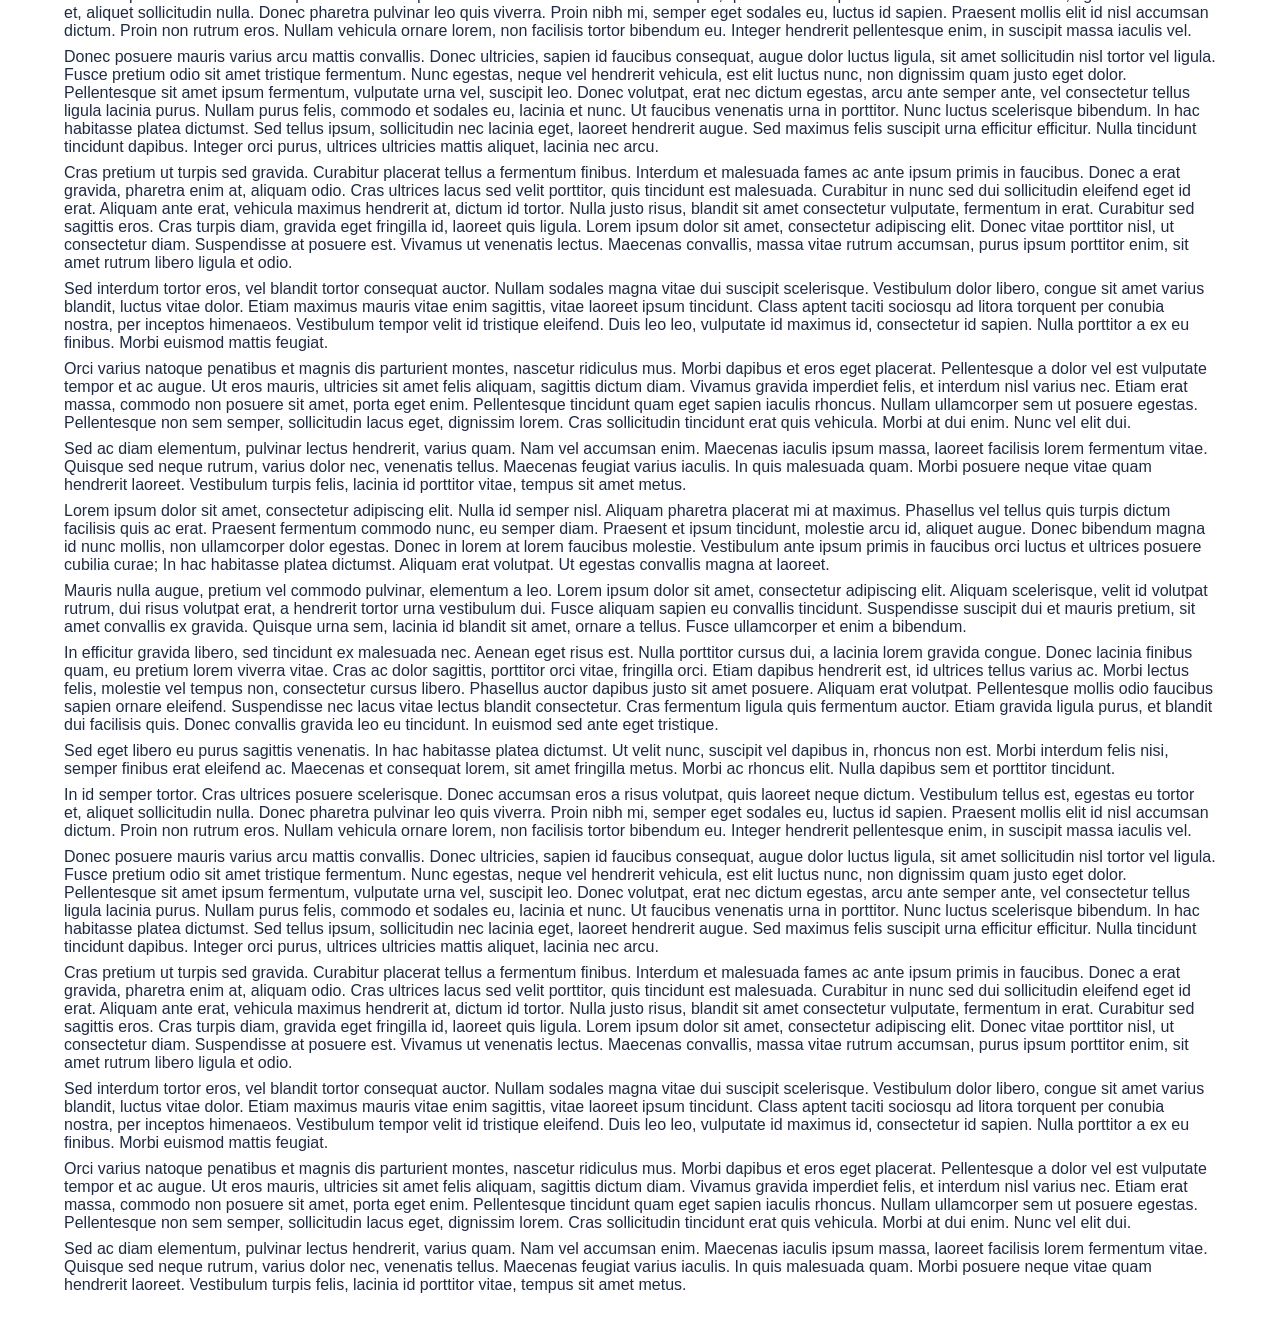
==== commit ad797ed4: "fix layout" ====
--- a/index.html
+++ b/index.html
@@ -57,7 +57,6 @@
               I enjoy exploring how geospatial information can help us better understand complex challenges and support more effective planning, 
               preparedness, and response. My passion lies in using geospatial technologies to uncover patterns, 
               understand risks, and support better decision-making.</p>
-          </br>
           <p>Currently, I work as a Disaster Data Analyst at Indonesia's National Agency for Disaster Management (BNPB), analysing and communicating
             disaster related-information through maps, visualisations, reports to support decision-making. 
             As a Geomatics Engineer with experience in the surveying and mapping industry, 
@@ -71,18 +70,27 @@
           <h1>Experience</h1>
 
           <div class="exp-cards">
+
             <div class="exp-item">
               <div class="exp-year">
                 <h2>Sep 2025 - Present</h2>
               </div>
+
+              <div class="exp-pos">
+                <h2>Disaster Data Analyst</h2>
+              </div>
+
+              <div class="exp-employer">
+                <h3>Indonesia's National Agency for Disaster Management (BNPB)</h3>
+              </div>
+
               <div class="exp-content">
-                <h2>Disaster Data Analyst</h2>
-                <h3>Indonesia's National Agency for Disaster Management (BNPB)</h3>
                 <p>Support executive decision-making by transforming complex disaster data into clear maps, tables, dashboards, and situational reports. 
                   Analyse disaster trends and patterns to identify emerging risks and priority areas, 
                   while cross-validating information from field reports, databases, and event timelines to ensure accurate, 
                   consistent, and reliable reporting</p>
               </div>
+
               <div class="exp-skills">
                 <ul class="skills-item">
                   <li>QGIS</li>
@@ -98,15 +106,23 @@
               <div class="exp-year">
                 <h2>Aug 2021 - Jul 2023</h2>
               </div>
+
+              <div class="exp-pos">
+                <h2>Geomatics Engineer</h2>
+              </div>
+
+              <div class="exp-employer">
+                <h3>PT. Inovasi Mandiri Pratama</h3>
+              </div>
+
               <div class="exp-content">
-                <h2>Geomatics Engineer</h2>
-                <h3>PT. Inovasi Mandiri Pratama</h3>
                 <p>Led data processing team in delivering large-scale high-accuracy topographic mapping projects. 
                   The role involved integrating photogrammetry, LiDAR, and GNSS data into unified spatial datasets through georeferencing, 
                   coordinate alignment, and vertical offset analysis, resulting in seamless and accurate map products. 
                   Identified and resolved data processing and quality issues across photogrammetry and LiDAR workflows, 
                   while conducting 2D and 3D quality control to ensure compliance with technical standards.</p>
               </div>
+
               <div class="exp-skills">
                 <ul class="skills-item">
                   <li>QGIS</li>
@@ -128,14 +144,22 @@
               <div class="exp-year">
                 <h2>Mar - May 2021</h2>
               </div>
+
+              <div class="exp-pos">
+                <h2>LiDAR Data Processing Technician</h2>
+              </div>
+
+              <div class="exp-pos">
+                <h3>PT. Mahatma Sinergi Karya</h3>
+              </div>
+
               <div class="exp-content">
-                <h2>LiDAR Data Processing Technician</h2>
-                <h3>PT. Mahatma Sinergi Karya</h3>
                 <p>Processed airborne LiDAR datasets acquired at different times into a seamless point cloud through strip adjustment, 
                   georeferencing, and ground point classification. To verify data quality and positional accuracy, 
                   performed accuracy assessments by comparing manually extracted ground control features from point cloud data 
                   against GNSS static survey measurements, ensuring compliance with project specifications and quality standards.</p>
               </div>
+
               <div class="exp-skills">
                 <ul class="skills-item">
                   <li>QGIS</li>
@@ -145,6 +169,7 @@
                 </ul>
               </div>
             </div>
+            
           </div>
 
         </section>
--- a/styles.css
+++ b/styles.css
@@ -164,10 +164,6 @@
     gap: 2rem;
 }
 
-.content section{
-
-}
-
 .content h1{
     color:#1F2A44;
     font-size: 2rem;
@@ -192,6 +188,7 @@
 .content p{
     color:#1F2A44;
     font-size: 1rem;
+    margin-bottom: 0.5rem;
 }
 
 .content .experience{
@@ -208,23 +205,32 @@
 .exp-item{
     display: grid;
     grid-template-columns: 16rem auto;
-    grid-template-rows: auto auto;
-    gap: 0.5rem;
+    grid-template-rows: auto auto auto auto;
 }
 
 .exp-year {
     grid-column: 1;
-    grid-row: 1 / span 2;
+    grid-row: 1 / span 4;
+}
+
+.exp-pos {
+    grid-column: 2;
+    grid-row: 1;
+}
+
+.exp-employer {
+    grid-column: 2;
+    grid-row: 2;
 }
 
 .exp-content {
     grid-column: 2;
-    grid-row: 1;
+    grid-row: 3;
 }
 
 .exp-skills {
     grid-column: 2;
-    grid-row: 2;
+    grid-row: 4;
 }
 
 .skills-item{
@@ -353,7 +359,9 @@
     }
 
     .exp-item{
-        grid-template-columns: 8rem auto;
-    }
-
-}
+        display: flex;
+        flex-direction: column;
+        gap: 0;
+    }
+
+}
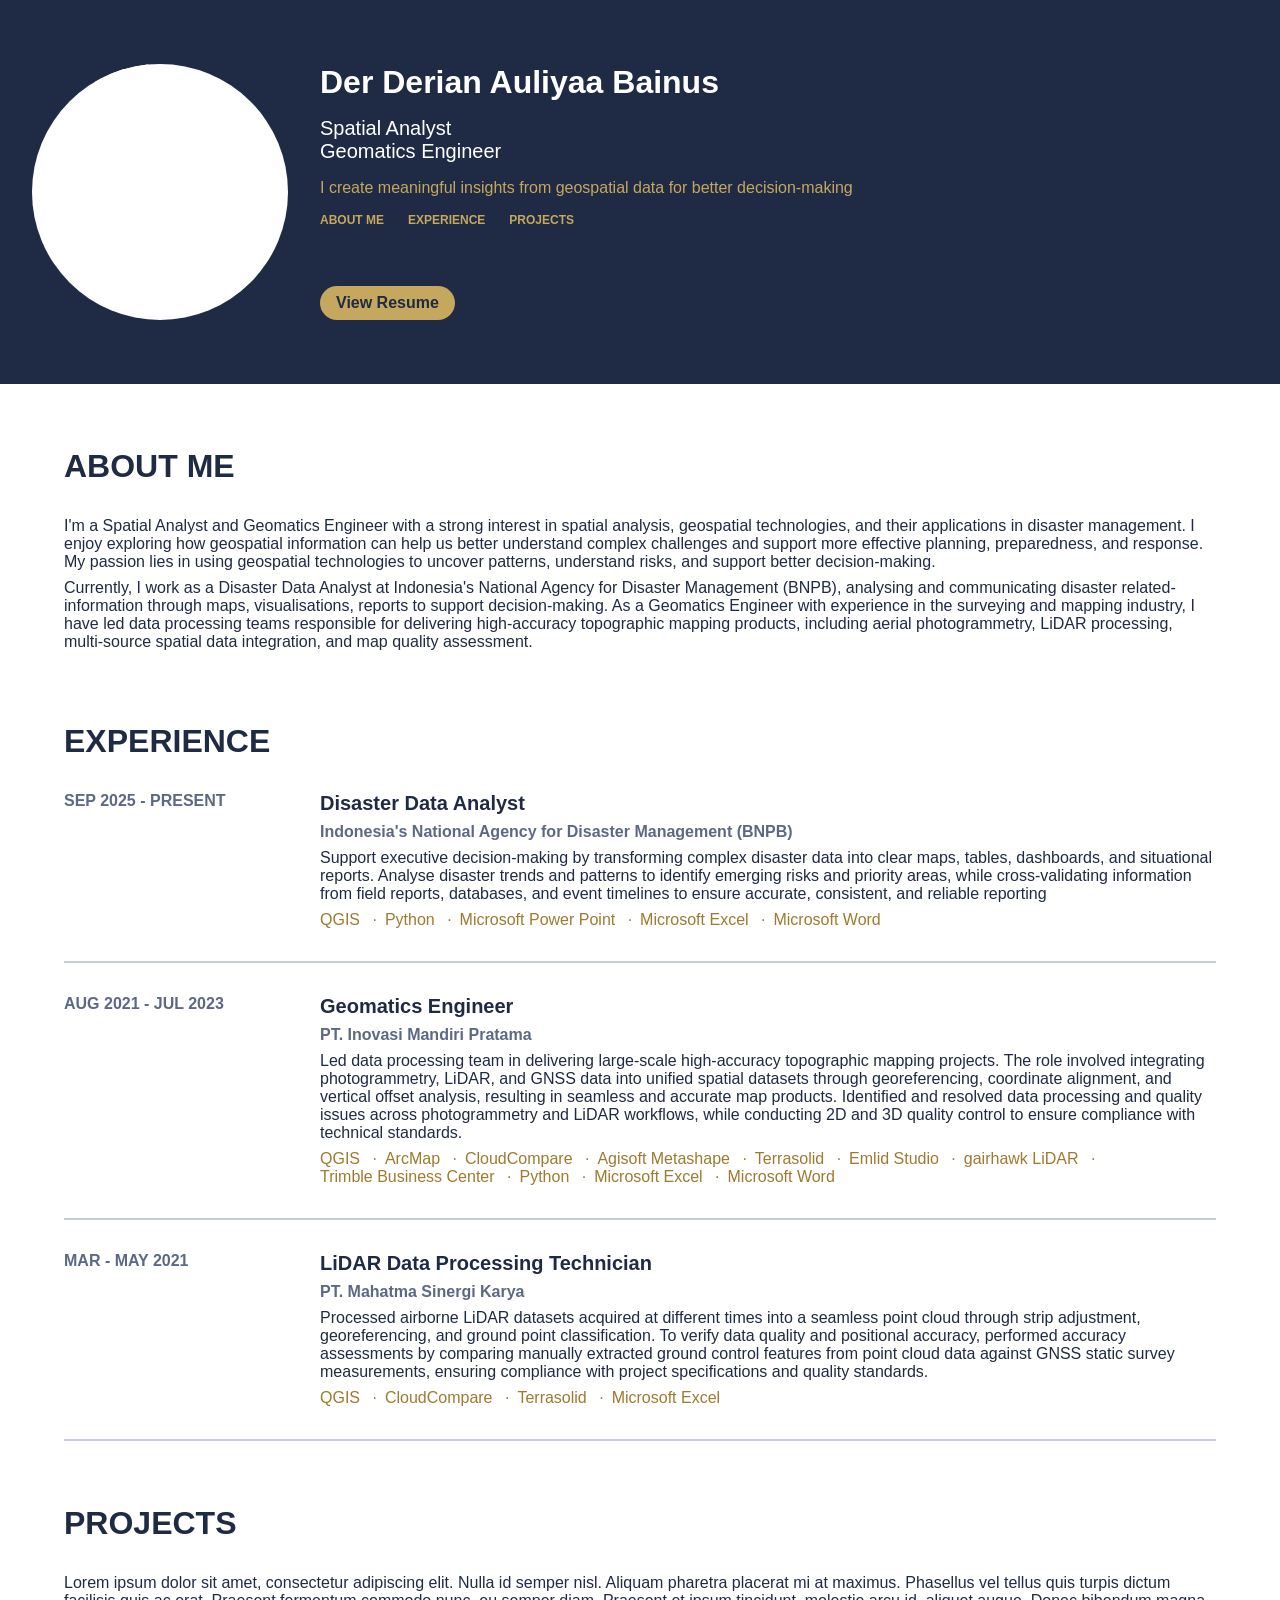
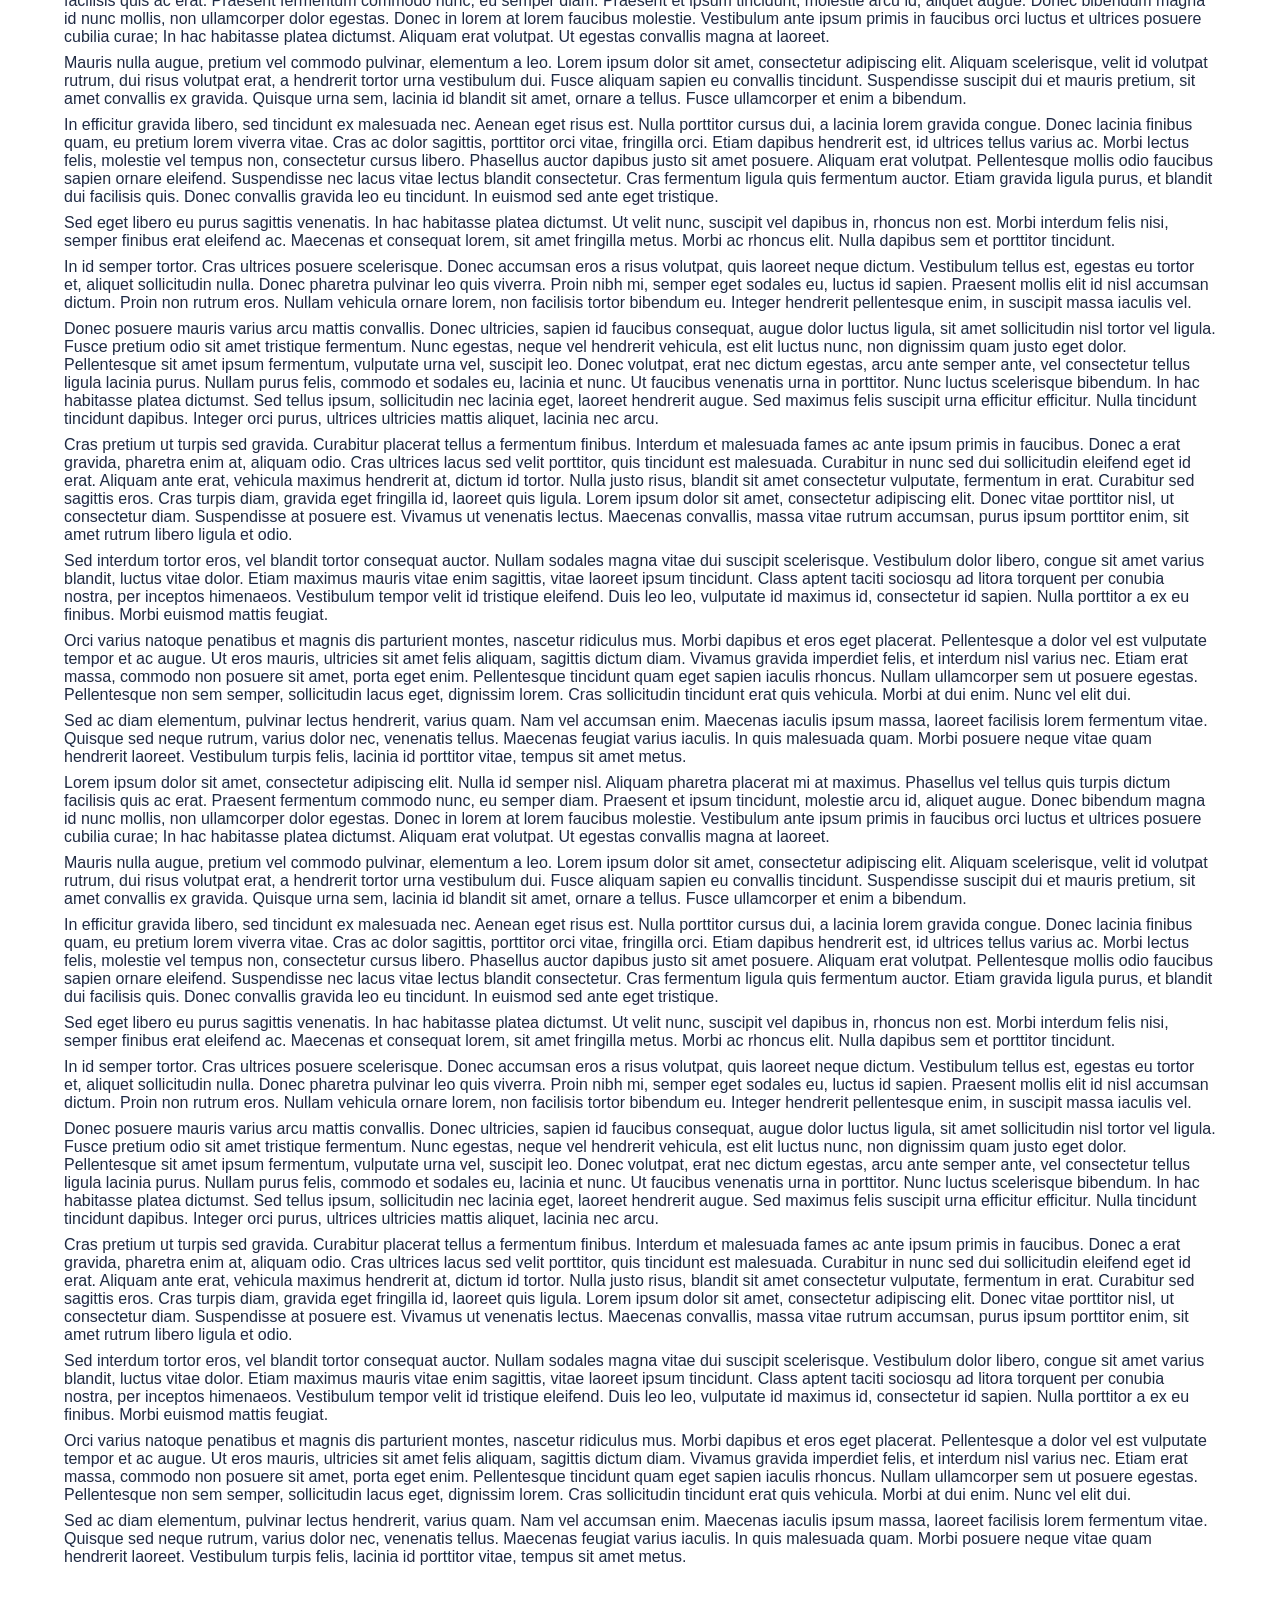
==== commit d8a57203: "update html" ====
--- a/index.html
+++ b/index.html
@@ -27,9 +27,9 @@
         </div>
 
         <div class="button">
-          <a href="#about" class="btn">About Me</a>
-          <a href="#experience" class="btn">Experience</a>
-          <a href="#projects" class="btn">Projects</a>
+          <a href="#about" class="btn">ABOUT ME</a>
+          <a href="#experience" class="btn">EXPERIENCE</a>
+          <a href="#projects" class="btn">PROJECTS</a>
         </div>
 
         <div class="link">
@@ -51,7 +51,7 @@
     <main class="content">
 
         <section id="about" class="about">
-          <h1>About Me</h1>
+          <h1>ABOUT ME</h1>
           <p>I'm a Spatial Analyst and Geomatics Engineer with a strong interest in spatial analysis,
               geospatial technologies, and their applications in disaster management. 
               I enjoy exploring how geospatial information can help us better understand complex challenges and support more effective planning, 
@@ -67,13 +67,13 @@
         
         <section id= "experience" class="experience">
 
-          <h1>Experience</h1>
+          <h1>EXPERIENCE</h1>
 
           <div class="exp-cards">
 
             <div class="exp-item">
               <div class="exp-year">
-                <h2>Sep 2025 - Present</h2>
+                <h2>SEP 2025 - PRESENT</h2>
               </div>
 
               <div class="exp-pos">
@@ -104,7 +104,7 @@
 
             <div class="exp-item">
               <div class="exp-year">
-                <h2>Aug 2021 - Jul 2023</h2>
+                <h2>AUG 2021 - JUL 2023</h2>
               </div>
 
               <div class="exp-pos">
@@ -142,14 +142,14 @@
 
             <div class="exp-item">
               <div class="exp-year">
-                <h2>Mar - May 2021</h2>
+                <h2>MAR - MAY 2021</h2>
               </div>
 
               <div class="exp-pos">
                 <h2>LiDAR Data Processing Technician</h2>
               </div>
 
-              <div class="exp-pos">
+              <div class="exp-employer">
                 <h3>PT. Mahatma Sinergi Karya</h3>
               </div>
 
@@ -169,13 +169,13 @@
                 </ul>
               </div>
             </div>
-            
+
           </div>
 
         </section>
 
         <section id="projects" class="projects">
-          <h1>Projects</h1>
+          <h1>PROJECTS</h1>
             <p>Lorem ipsum dolor sit amet, consectetur adipiscing elit. Nulla id semper nisl. Aliquam pharetra placerat mi at maximus. Phasellus vel tellus quis turpis dictum facilisis quis ac erat. Praesent fermentum commodo nunc, eu semper diam. Praesent et ipsum tincidunt, molestie arcu id, aliquet augue. Donec bibendum magna id nunc mollis, non ullamcorper dolor egestas. Donec in lorem at lorem faucibus molestie. Vestibulum ante ipsum primis in faucibus orci luctus et ultrices posuere cubilia curae; In hac habitasse platea dictumst. Aliquam erat volutpat. Ut egestas convallis magna at laoreet.</p>
 
             <p>Mauris nulla augue, pretium vel commodo pulvinar, elementum a leo. Lorem ipsum dolor sit amet, consectetur adipiscing elit. Aliquam scelerisque, velit id volutpat rutrum, dui risus volutpat erat, a hendrerit tortor urna vestibulum dui. Fusce aliquam sapien eu convallis tincidunt. Suspendisse suscipit dui et mauris pretium, sit amet convallis ex gravida. Quisque urna sem, lacinia id blandit sit amet, ornare a tellus. Fusce ullamcorper et enim a bibendum.</p>
--- a/styles.css
+++ b/styles.css
@@ -87,10 +87,10 @@
 }
 
 .button{
-    font-size: 1rem;
+    font-size: 0.75rem;
     display:flex;
     flex-direction:column;
-    gap: 0.5rem;
+    gap: 0.25rem;
     width:fit-content;
     height: fit-content;
     
@@ -157,24 +157,24 @@
 }
 
 .content {
-    padding: 2rem 4rem;
+    padding: 4rem;
     display: flex;
     flex-direction: column;
     width: 70%;
-    gap: 2rem;
+    gap: 4rem;
 }
 
 .content h1{
     color:#1F2A44;
     font-size: 2rem;
     font-weight: 10rem;
-    margin-bottom: 1rem;
+    margin-bottom: 2rem;
 }
 
 .content h2{
     color:#1F2A44;
     font-size: 1.25rem;
-    font-weight: bold;
+    font-weight: norma;
     margin-bottom: 0.5rem;
 }
 
@@ -206,6 +206,7 @@
     display: grid;
     grid-template-columns: 16rem auto;
     grid-template-rows: auto auto auto auto;
+    border-bottom:2px solid #c3cdd9;
 }
 
 .exp-year {
@@ -213,6 +214,11 @@
     grid-row: 1 / span 4;
 }
 
+.exp-year h2{
+    color: #5C6884;
+    font-size: 1rem;
+}
+
 .exp-pos {
     grid-column: 2;
     grid-row: 1;
@@ -223,6 +229,10 @@
     grid-row: 2;
 }
 
+.exp-employer h3{
+    color:#5C6884
+}
+
 .exp-content {
     grid-column: 2;
     grid-row: 3;
@@ -231,6 +241,7 @@
 .exp-skills {
     grid-column: 2;
     grid-row: 4;
+    margin-bottom: 2rem;
 }
 
 .skills-item{
@@ -238,8 +249,8 @@
     display: flex;
     flex-wrap: wrap;
     gap: 0;
-    color: #a08139;
-    font-weight: bold;
+    color: #9E7A2E;
+    font-weight: normal;
 }
 
 .skills-item li:not(:last-child)::after{
@@ -334,7 +345,7 @@
     }
 
     .content{
-        gap:4rem;
+        gap:8rem;
     }
 
     .image-box{
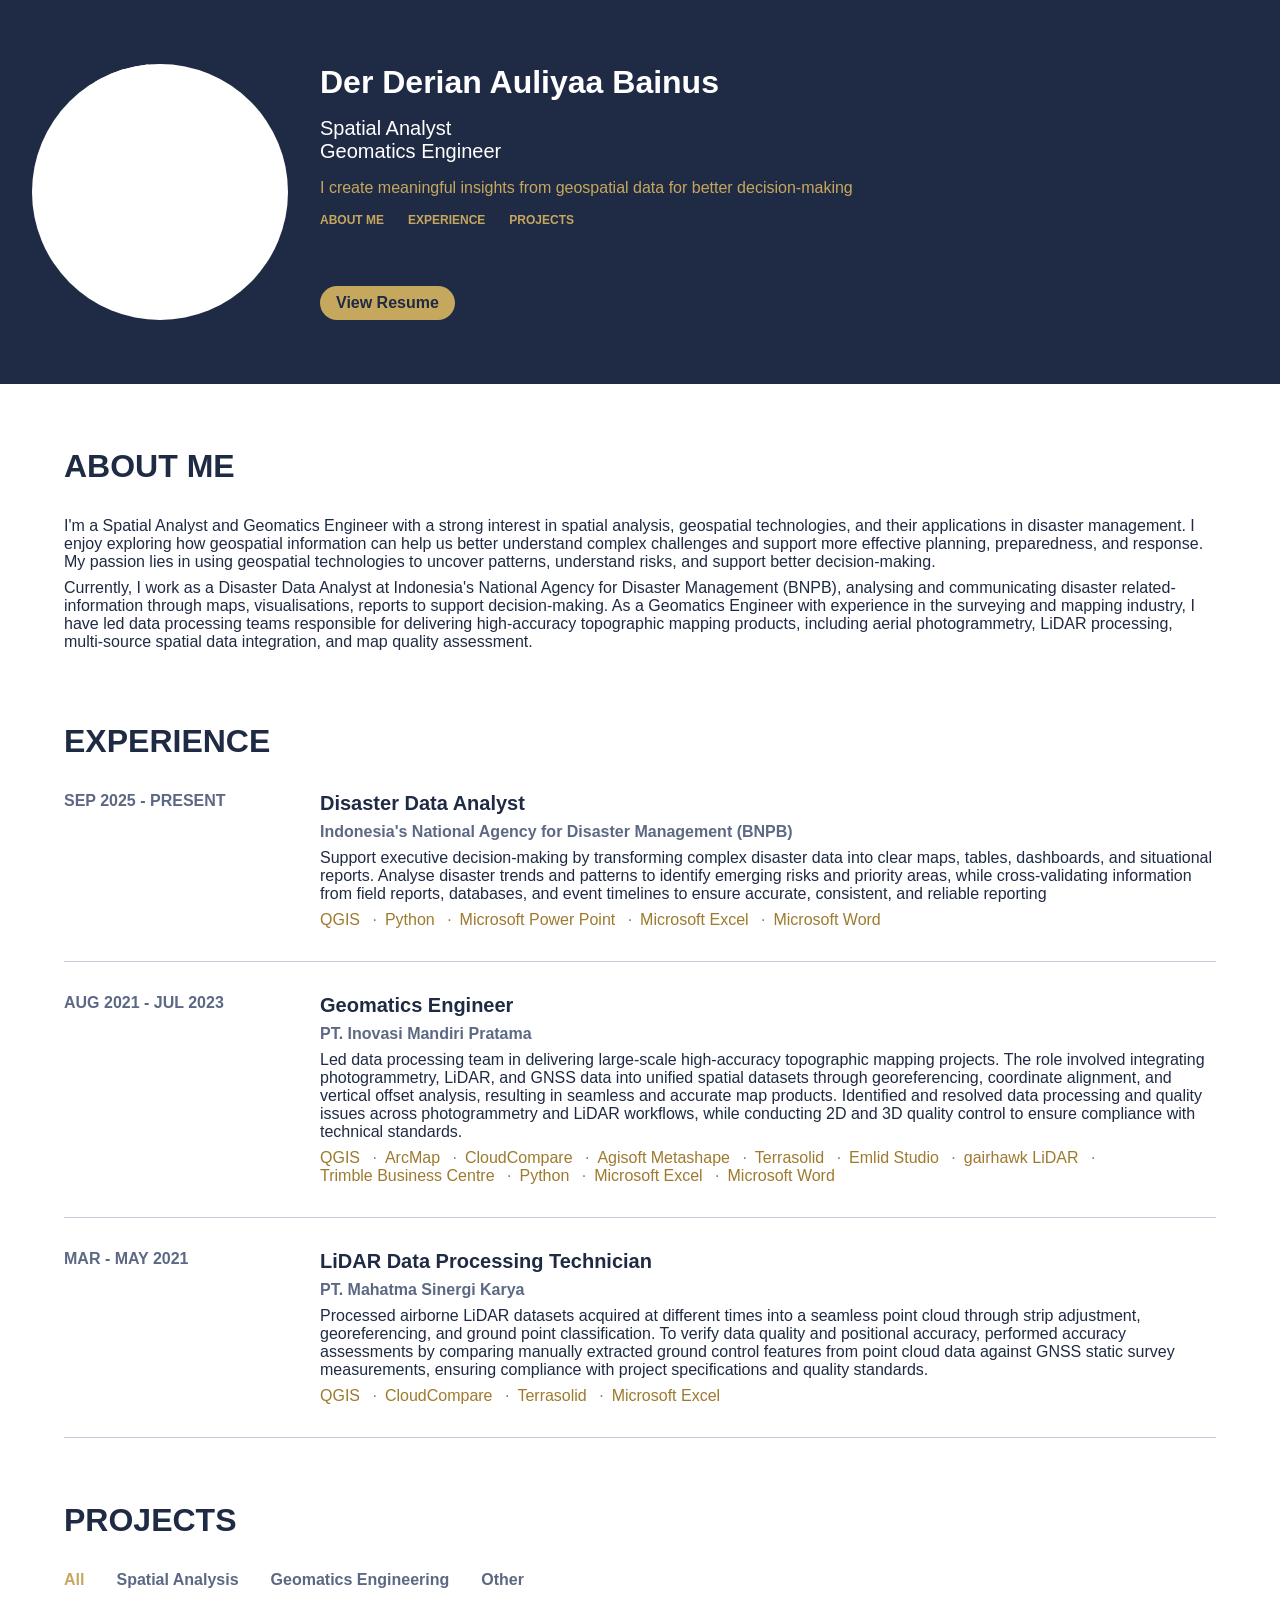
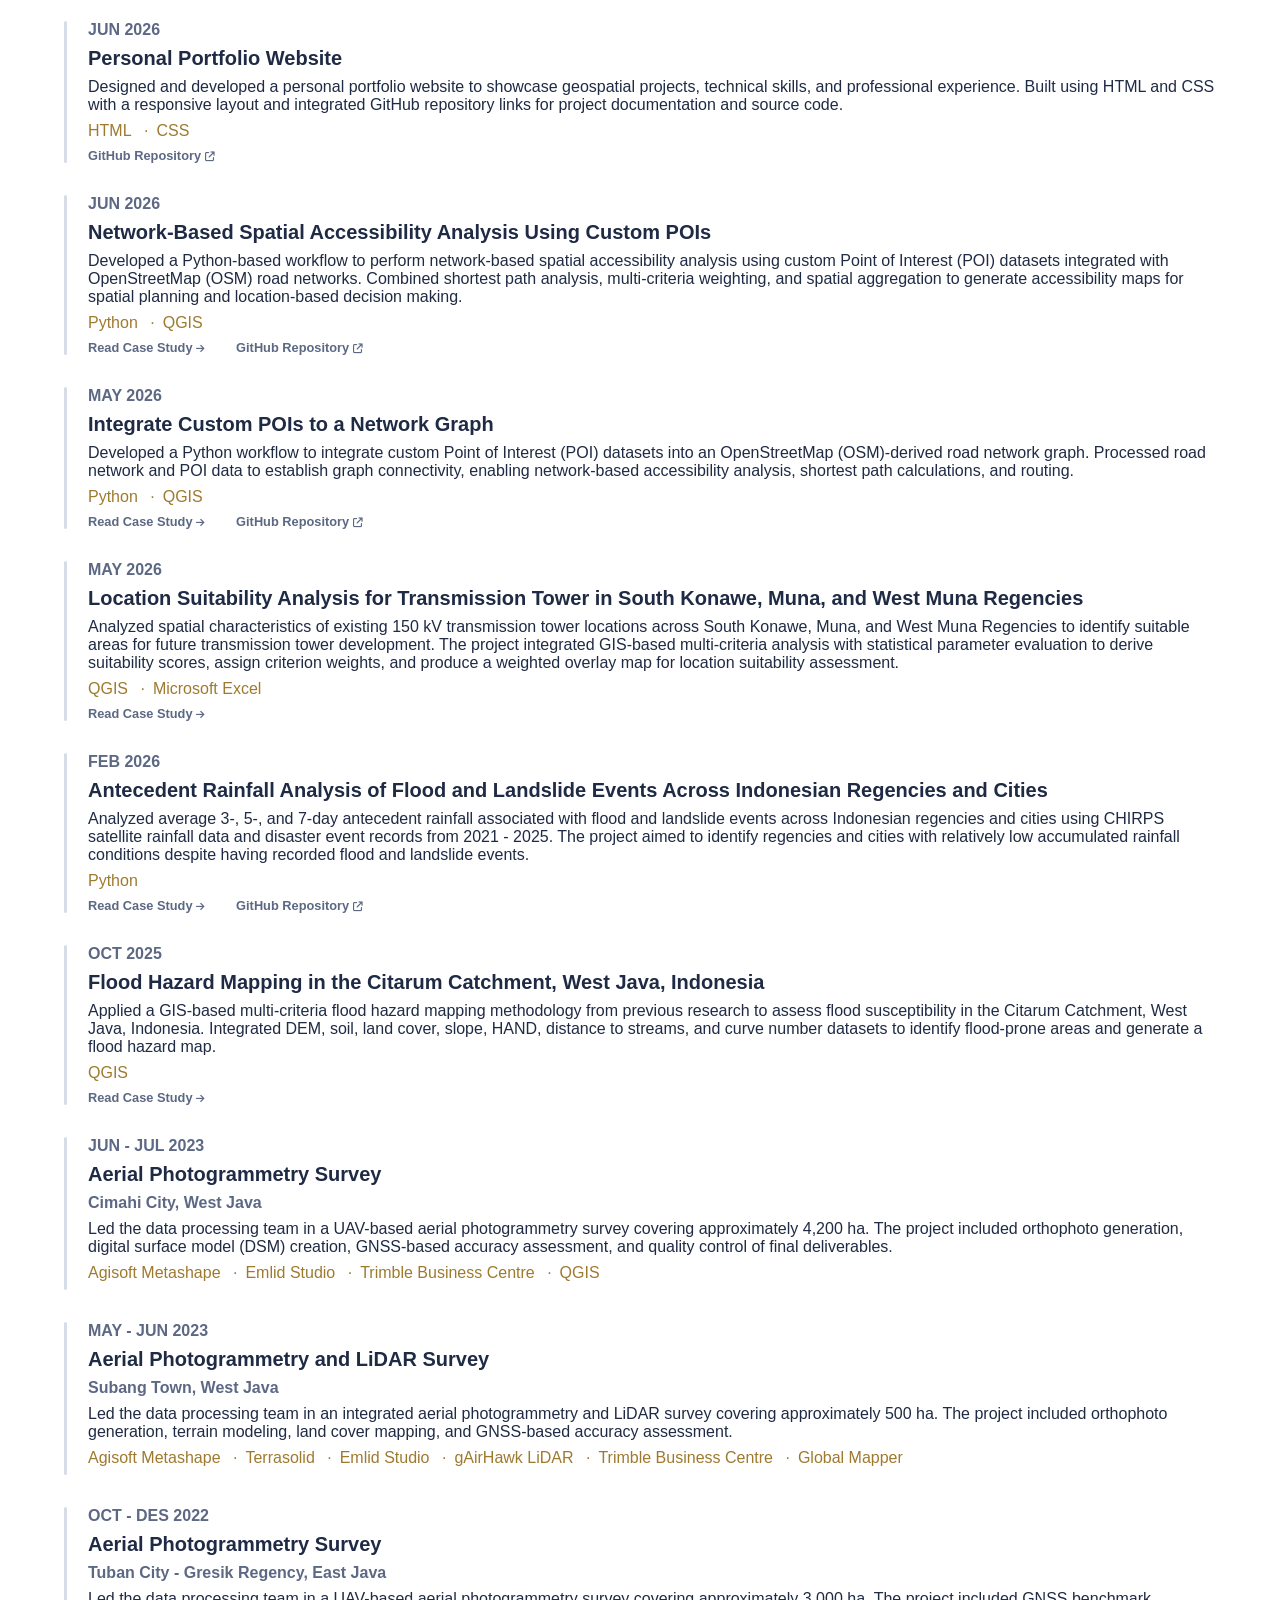
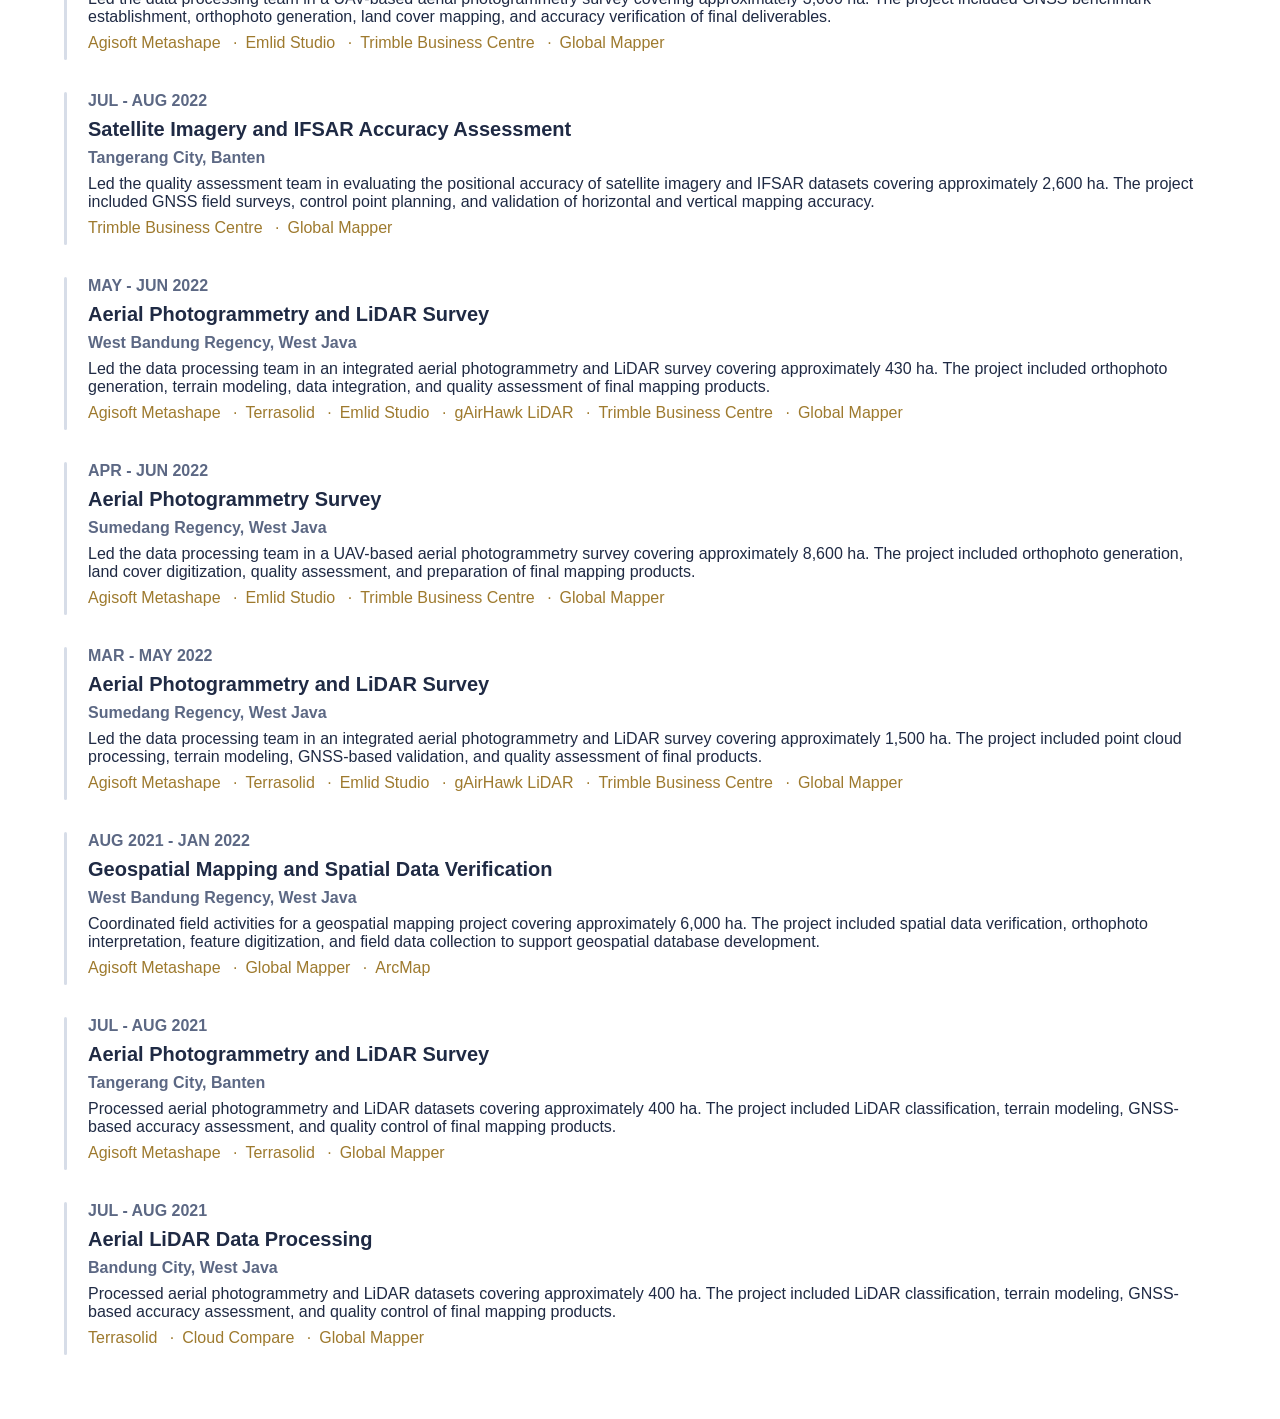
==== commit 00f10c15: "update projects section" ====
--- a/index.html
+++ b/index.html
@@ -8,6 +8,7 @@
   <link rel="stylesheet" href="styles.css">
   <link href='https://cdn.boxicons.com/fonts/basic/boxicons.min.css' rel='stylesheet'>
   <link href='https://cdn.boxicons.com/fonts/brands/boxicons-brands.min.css' rel='stylesheet'>
+  <link rel="stylesheet" href="https://cdnjs.cloudflare.com/ajax/libs/font-awesome/6.7.2/css/all.min.css">
 </head>
 
 <body>
@@ -40,8 +41,6 @@
           <div class="sci">
             <a href="#"><i class='bxl bx-github'></i></a>
             <a href="#"><i class='bxl bx-linkedin-square'></i></a>
-            <a href="#"><i class='bxl bx-instagram'></i></a>
-            <a href="#"><i class='bxl bx-facebook'></i></a>
             <a href="#"><i class='bxl bx-gmail'></i></a>
           </div>
         </div>
@@ -132,7 +131,7 @@
                   <li>Terrasolid</li>
                   <li>Emlid Studio</li>
                   <li>gairhawk LiDAR</li>
-                  <li>Trimble Business Center</li>
+                  <li>Trimble Business Centre</li>
                   <li>Python</li>
                   <li>Microsoft Excel</li>
                   <li>Microsoft Word</li>
@@ -176,45 +175,406 @@
 
         <section id="projects" class="projects">
           <h1>PROJECTS</h1>
-            <p>Lorem ipsum dolor sit amet, consectetur adipiscing elit. Nulla id semper nisl. Aliquam pharetra placerat mi at maximus. Phasellus vel tellus quis turpis dictum facilisis quis ac erat. Praesent fermentum commodo nunc, eu semper diam. Praesent et ipsum tincidunt, molestie arcu id, aliquet augue. Donec bibendum magna id nunc mollis, non ullamcorper dolor egestas. Donec in lorem at lorem faucibus molestie. Vestibulum ante ipsum primis in faucibus orci luctus et ultrices posuere cubilia curae; In hac habitasse platea dictumst. Aliquam erat volutpat. Ut egestas convallis magna at laoreet.</p>
-
-            <p>Mauris nulla augue, pretium vel commodo pulvinar, elementum a leo. Lorem ipsum dolor sit amet, consectetur adipiscing elit. Aliquam scelerisque, velit id volutpat rutrum, dui risus volutpat erat, a hendrerit tortor urna vestibulum dui. Fusce aliquam sapien eu convallis tincidunt. Suspendisse suscipit dui et mauris pretium, sit amet convallis ex gravida. Quisque urna sem, lacinia id blandit sit amet, ornare a tellus. Fusce ullamcorper et enim a bibendum.</p>
-
-            <p>In efficitur gravida libero, sed tincidunt ex malesuada nec. Aenean eget risus est. Nulla porttitor cursus dui, a lacinia lorem gravida congue. Donec lacinia finibus quam, eu pretium lorem viverra vitae. Cras ac dolor sagittis, porttitor orci vitae, fringilla orci. Etiam dapibus hendrerit est, id ultrices tellus varius ac. Morbi lectus felis, molestie vel tempus non, consectetur cursus libero. Phasellus auctor dapibus justo sit amet posuere. Aliquam erat volutpat. Pellentesque mollis odio faucibus sapien ornare eleifend. Suspendisse nec lacus vitae lectus blandit consectetur. Cras fermentum ligula quis fermentum auctor. Etiam gravida ligula purus, et blandit dui facilisis quis. Donec convallis gravida leo eu tincidunt. In euismod sed ante eget tristique.</p>
-
-            <p>Sed eget libero eu purus sagittis venenatis. In hac habitasse platea dictumst. Ut velit nunc, suscipit vel dapibus in, rhoncus non est. Morbi interdum felis nisi, semper finibus erat eleifend ac. Maecenas et consequat lorem, sit amet fringilla metus. Morbi ac rhoncus elit. Nulla dapibus sem et porttitor tincidunt.</p>
-
-            <p>In id semper tortor. Cras ultrices posuere scelerisque. Donec accumsan eros a risus volutpat, quis laoreet neque dictum. Vestibulum tellus est, egestas eu tortor et, aliquet sollicitudin nulla. Donec pharetra pulvinar leo quis viverra. Proin nibh mi, semper eget sodales eu, luctus id sapien. Praesent mollis elit id nisl accumsan dictum. Proin non rutrum eros. Nullam vehicula ornare lorem, non facilisis tortor bibendum eu. Integer hendrerit pellentesque enim, in suscipit massa iaculis vel.</p>
-
-            <p>Donec posuere mauris varius arcu mattis convallis. Donec ultricies, sapien id faucibus consequat, augue dolor luctus ligula, sit amet sollicitudin nisl tortor vel ligula. Fusce pretium odio sit amet tristique fermentum. Nunc egestas, neque vel hendrerit vehicula, est elit luctus nunc, non dignissim quam justo eget dolor. Pellentesque sit amet ipsum fermentum, vulputate urna vel, suscipit leo. Donec volutpat, erat nec dictum egestas, arcu ante semper ante, vel consectetur tellus ligula lacinia purus. Nullam purus felis, commodo et sodales eu, lacinia et nunc. Ut faucibus venenatis urna in porttitor. Nunc luctus scelerisque bibendum. In hac habitasse platea dictumst. Sed tellus ipsum, sollicitudin nec lacinia eget, laoreet hendrerit augue. Sed maximus felis suscipit urna efficitur efficitur. Nulla tincidunt tincidunt dapibus. Integer orci purus, ultrices ultricies mattis aliquet, lacinia nec arcu.</p>
-
-            <p>Cras pretium ut turpis sed gravida. Curabitur placerat tellus a fermentum finibus. Interdum et malesuada fames ac ante ipsum primis in faucibus. Donec a erat gravida, pharetra enim at, aliquam odio. Cras ultrices lacus sed velit porttitor, quis tincidunt est malesuada. Curabitur in nunc sed dui sollicitudin eleifend eget id erat. Aliquam ante erat, vehicula maximus hendrerit at, dictum id tortor. Nulla justo risus, blandit sit amet consectetur vulputate, fermentum in erat. Curabitur sed sagittis eros. Cras turpis diam, gravida eget fringilla id, laoreet quis ligula. Lorem ipsum dolor sit amet, consectetur adipiscing elit. Donec vitae porttitor nisl, ut consectetur diam. Suspendisse at posuere est. Vivamus ut venenatis lectus. Maecenas convallis, massa vitae rutrum accumsan, purus ipsum porttitor enim, sit amet rutrum libero ligula et odio.</p>
-
-            <p>Sed interdum tortor eros, vel blandit tortor consequat auctor. Nullam sodales magna vitae dui suscipit scelerisque. Vestibulum dolor libero, congue sit amet varius blandit, luctus vitae dolor. Etiam maximus mauris vitae enim sagittis, vitae laoreet ipsum tincidunt. Class aptent taciti sociosqu ad litora torquent per conubia nostra, per inceptos himenaeos. Vestibulum tempor velit id tristique eleifend. Duis leo leo, vulputate id maximus id, consectetur id sapien. Nulla porttitor a ex eu finibus. Morbi euismod mattis feugiat.</p>
-
-            <p>Orci varius natoque penatibus et magnis dis parturient montes, nascetur ridiculus mus. Morbi dapibus et eros eget placerat. Pellentesque a dolor vel est vulputate tempor et ac augue. Ut eros mauris, ultricies sit amet felis aliquam, sagittis dictum diam. Vivamus gravida imperdiet felis, et interdum nisl varius nec. Etiam erat massa, commodo non posuere sit amet, porta eget enim. Pellentesque tincidunt quam eget sapien iaculis rhoncus. Nullam ullamcorper sem ut posuere egestas. Pellentesque non sem semper, sollicitudin lacus eget, dignissim lorem. Cras sollicitudin tincidunt erat quis vehicula. Morbi at dui enim. Nunc vel elit dui.</p>
-
-            <p>Sed ac diam elementum, pulvinar lectus hendrerit, varius quam. Nam vel accumsan enim. Maecenas iaculis ipsum massa, laoreet facilisis lorem fermentum vitae. Quisque sed neque rutrum, varius dolor nec, venenatis tellus. Maecenas feugiat varius iaculis. In quis malesuada quam. Morbi posuere neque vitae quam hendrerit laoreet. Vestibulum turpis felis, lacinia id porttitor vitae, tempus sit amet metus.</p>
-           
-            <p>Lorem ipsum dolor sit amet, consectetur adipiscing elit. Nulla id semper nisl. Aliquam pharetra placerat mi at maximus. Phasellus vel tellus quis turpis dictum facilisis quis ac erat. Praesent fermentum commodo nunc, eu semper diam. Praesent et ipsum tincidunt, molestie arcu id, aliquet augue. Donec bibendum magna id nunc mollis, non ullamcorper dolor egestas. Donec in lorem at lorem faucibus molestie. Vestibulum ante ipsum primis in faucibus orci luctus et ultrices posuere cubilia curae; In hac habitasse platea dictumst. Aliquam erat volutpat. Ut egestas convallis magna at laoreet.</p>
-
-            <p>Mauris nulla augue, pretium vel commodo pulvinar, elementum a leo. Lorem ipsum dolor sit amet, consectetur adipiscing elit. Aliquam scelerisque, velit id volutpat rutrum, dui risus volutpat erat, a hendrerit tortor urna vestibulum dui. Fusce aliquam sapien eu convallis tincidunt. Suspendisse suscipit dui et mauris pretium, sit amet convallis ex gravida. Quisque urna sem, lacinia id blandit sit amet, ornare a tellus. Fusce ullamcorper et enim a bibendum.</p>
-
-            <p>In efficitur gravida libero, sed tincidunt ex malesuada nec. Aenean eget risus est. Nulla porttitor cursus dui, a lacinia lorem gravida congue. Donec lacinia finibus quam, eu pretium lorem viverra vitae. Cras ac dolor sagittis, porttitor orci vitae, fringilla orci. Etiam dapibus hendrerit est, id ultrices tellus varius ac. Morbi lectus felis, molestie vel tempus non, consectetur cursus libero. Phasellus auctor dapibus justo sit amet posuere. Aliquam erat volutpat. Pellentesque mollis odio faucibus sapien ornare eleifend. Suspendisse nec lacus vitae lectus blandit consectetur. Cras fermentum ligula quis fermentum auctor. Etiam gravida ligula purus, et blandit dui facilisis quis. Donec convallis gravida leo eu tincidunt. In euismod sed ante eget tristique.</p>
-
-            <p>Sed eget libero eu purus sagittis venenatis. In hac habitasse platea dictumst. Ut velit nunc, suscipit vel dapibus in, rhoncus non est. Morbi interdum felis nisi, semper finibus erat eleifend ac. Maecenas et consequat lorem, sit amet fringilla metus. Morbi ac rhoncus elit. Nulla dapibus sem et porttitor tincidunt.</p>
-
-            <p>In id semper tortor. Cras ultrices posuere scelerisque. Donec accumsan eros a risus volutpat, quis laoreet neque dictum. Vestibulum tellus est, egestas eu tortor et, aliquet sollicitudin nulla. Donec pharetra pulvinar leo quis viverra. Proin nibh mi, semper eget sodales eu, luctus id sapien. Praesent mollis elit id nisl accumsan dictum. Proin non rutrum eros. Nullam vehicula ornare lorem, non facilisis tortor bibendum eu. Integer hendrerit pellentesque enim, in suscipit massa iaculis vel.</p>
-
-            <p>Donec posuere mauris varius arcu mattis convallis. Donec ultricies, sapien id faucibus consequat, augue dolor luctus ligula, sit amet sollicitudin nisl tortor vel ligula. Fusce pretium odio sit amet tristique fermentum. Nunc egestas, neque vel hendrerit vehicula, est elit luctus nunc, non dignissim quam justo eget dolor. Pellentesque sit amet ipsum fermentum, vulputate urna vel, suscipit leo. Donec volutpat, erat nec dictum egestas, arcu ante semper ante, vel consectetur tellus ligula lacinia purus. Nullam purus felis, commodo et sodales eu, lacinia et nunc. Ut faucibus venenatis urna in porttitor. Nunc luctus scelerisque bibendum. In hac habitasse platea dictumst. Sed tellus ipsum, sollicitudin nec lacinia eget, laoreet hendrerit augue. Sed maximus felis suscipit urna efficitur efficitur. Nulla tincidunt tincidunt dapibus. Integer orci purus, ultrices ultricies mattis aliquet, lacinia nec arcu.</p>
-
-            <p>Cras pretium ut turpis sed gravida. Curabitur placerat tellus a fermentum finibus. Interdum et malesuada fames ac ante ipsum primis in faucibus. Donec a erat gravida, pharetra enim at, aliquam odio. Cras ultrices lacus sed velit porttitor, quis tincidunt est malesuada. Curabitur in nunc sed dui sollicitudin eleifend eget id erat. Aliquam ante erat, vehicula maximus hendrerit at, dictum id tortor. Nulla justo risus, blandit sit amet consectetur vulputate, fermentum in erat. Curabitur sed sagittis eros. Cras turpis diam, gravida eget fringilla id, laoreet quis ligula. Lorem ipsum dolor sit amet, consectetur adipiscing elit. Donec vitae porttitor nisl, ut consectetur diam. Suspendisse at posuere est. Vivamus ut venenatis lectus. Maecenas convallis, massa vitae rutrum accumsan, purus ipsum porttitor enim, sit amet rutrum libero ligula et odio.</p>
-
-            <p>Sed interdum tortor eros, vel blandit tortor consequat auctor. Nullam sodales magna vitae dui suscipit scelerisque. Vestibulum dolor libero, congue sit amet varius blandit, luctus vitae dolor. Etiam maximus mauris vitae enim sagittis, vitae laoreet ipsum tincidunt. Class aptent taciti sociosqu ad litora torquent per conubia nostra, per inceptos himenaeos. Vestibulum tempor velit id tristique eleifend. Duis leo leo, vulputate id maximus id, consectetur id sapien. Nulla porttitor a ex eu finibus. Morbi euismod mattis feugiat.</p>
-
-            <p>Orci varius natoque penatibus et magnis dis parturient montes, nascetur ridiculus mus. Morbi dapibus et eros eget placerat. Pellentesque a dolor vel est vulputate tempor et ac augue. Ut eros mauris, ultricies sit amet felis aliquam, sagittis dictum diam. Vivamus gravida imperdiet felis, et interdum nisl varius nec. Etiam erat massa, commodo non posuere sit amet, porta eget enim. Pellentesque tincidunt quam eget sapien iaculis rhoncus. Nullam ullamcorper sem ut posuere egestas. Pellentesque non sem semper, sollicitudin lacus eget, dignissim lorem. Cras sollicitudin tincidunt erat quis vehicula. Morbi at dui enim. Nunc vel elit dui.</p>
-
-            <p>Sed ac diam elementum, pulvinar lectus hendrerit, varius quam. Nam vel accumsan enim. Maecenas iaculis ipsum massa, laoreet facilisis lorem fermentum vitae. Quisque sed neque rutrum, varius dolor nec, venenatis tellus. Maecenas feugiat varius iaculis. In quis malesuada quam. Morbi posuere neque vitae quam hendrerit laoreet. Vestibulum turpis felis, lacinia id porttitor vitae, tempus sit amet metus.</p>
+
+          <nav class="project-filter">
+
+              <button class="active" data-filter="all">
+                  All
+              </button>
+
+              <button data-filter="spatial">
+                  Spatial Analysis
+              </button>
+
+              <button data-filter="geomatics">
+                  Geomatics Engineering
+              </button>
+
+              <button data-filter="research">
+                  Other
+              </button>
+
+          </nav>
+
+          <div class="proj-cards">
+
+            <div class="proj-item" data-category="other">
+              <div class="proj-year">
+                <h2>JUN 2026</h2>
+              </div>
+              <div class="proj-title">
+                <h2>Personal Portfolio Website</h2>
+              </div>
+              <div class="proj-desc">
+                <p>Designed and developed a personal portfolio website to showcase geospatial projects, technical skills, and professional experience. Built using HTML and CSS with a responsive layout and integrated GitHub repository links for project documentation and source code.</p>
+              </div>
+              <div class="proj-skills">
+                <ul class="skills-item">
+                  <li>HTML</li>
+                  <li>CSS</li>
+                </ul>
+              </div>
+              <div class="proj-link">
+                <a href="#View Github" target="_blank" rel="noopener noreferrer">
+                  GitHub Repository <i class="fa-solid fa-arrow-up-right-from-square"></i>
+                </a>
+              </div>
+            </div>
+
+            <div class="proj-item" data-category="geodata">
+              <div class="proj-year">
+                <h2>JUN 2026</h2>
+              </div>
+              <div class="proj-title">
+                <h2>Network-Based Spatial Accessibility Analysis Using Custom POIs</h2>
+              </div>
+              <div class="proj-desc">
+                <p>Developed a Python-based workflow to perform network-based spatial accessibility analysis using custom Point of Interest (POI) datasets integrated with OpenStreetMap (OSM) road networks. Combined shortest path analysis, multi-criteria weighting, and spatial aggregation to generate accessibility maps for spatial planning and location-based decision making.</p>
+              </div>
+              <div class="proj-skills">
+                <ul class="skills-item">
+                  <li>Python</li>
+                  <li>QGIS</li>
+                </ul>
+              </div>
+              <div class="proj-link">
+                <a href="#View Detail" target="_blank" rel="noopener noreferrer">
+                  Read Case Study <i class="fa-solid fa-arrow-right"></i>
+                </a>
+                <a href="#View Github" target="_blank" rel="noopener noreferrer">
+                  GitHub Repository <i class="fa-solid fa-arrow-up-right-from-square"></i>
+                </a>
+              </div>
+            </div>
+
+            <div class="proj-item" data-category="geodata">
+              <div class="proj-year">
+                <h2>MAY 2026</h2>
+              </div>
+              <div class="proj-title">
+                <h2>Integrate Custom POIs to a Network Graph</h2>
+              </div>
+              <div class="proj-desc">
+                <p>Developed a Python workflow to integrate custom Point of Interest (POI) datasets into an OpenStreetMap (OSM)-derived road network graph. Processed road network and POI data to establish graph connectivity, enabling network-based accessibility analysis, shortest path calculations, and routing.</p>
+              </div>
+              <div class="proj-skills">
+                <ul class="skills-item">
+                  <li>Python</li>
+                  <li>QGIS</li>
+                </ul>
+              </div>
+              <div class="proj-link">
+                <a href="#View Detail" target="_blank" rel="noopener noreferrer">
+                  Read Case Study <i class="fa-solid fa-arrow-right"></i>
+                </a>
+                <a href="#View Github" target="_blank" rel="noopener noreferrer">
+                  GitHub Repository <i class="fa-solid fa-arrow-up-right-from-square"></i>
+                </a>
+              </div>
+            </div>
+
+            <div class="proj-item" data-category="geodata">
+              <div class="proj-year">
+                <h2>MAY 2026</h2>
+              </div>
+              <div class="proj-title">
+                <h2>Location Suitability Analysis for Transmission Tower in South Konawe, Muna, and West Muna Regencies</h2>
+              </div>
+              <div class="proj-desc">
+                <p>Analyzed spatial characteristics of existing 150 kV transmission tower locations across South Konawe, Muna, and West Muna Regencies to identify suitable areas for future transmission tower development. The project integrated GIS-based multi-criteria analysis with statistical parameter evaluation to derive suitability scores, assign criterion weights, and produce a weighted overlay map for location suitability assessment.</p>
+              </div>
+              <div class="proj-skills">
+                <ul class="skills-item">
+                  <li>QGIS</li>
+                  <li>Microsoft Excel</li>
+                </ul>
+              </div>
+              <div class="proj-link">
+                <a href="#View Detail" target="_blank" rel="noopener noreferrer">
+                  Read Case Study <i class="fa-solid fa-arrow-right"></i>
+                </a>
+
+              </div>
+            </div>
+
+            <div class="proj-item" data-category="geodata">
+              <div class="proj-year">
+                <h2>FEB 2026</h2>
+              </div>
+              <div class="proj-title">
+                <h2>Antecedent Rainfall Analysis of Flood and Landslide Events Across Indonesian Regencies and Cities</h2>
+              </div>
+              <div class="proj-desc">
+                <p>Analyzed average 3-, 5-, and 7-day antecedent rainfall associated with flood and landslide events across Indonesian regencies and cities using CHIRPS satellite rainfall data and disaster event records from 2021 - 2025. The project aimed to identify regencies and cities with relatively low accumulated rainfall conditions despite having recorded flood and landslide events.</p>
+              </div>
+              <div class="proj-skills">
+                <ul class="skills-item">
+                  <li>Python</li>
+                </ul>
+              </div>
+              <div class="proj-link">
+                <a href="#View Detail" target="_blank" rel="noopener noreferrer">
+                  Read Case Study <i class="fa-solid fa-arrow-right"></i>
+                </a>
+                <a href="#View Github" target="_blank" rel="noopener noreferrer">
+                  GitHub Repository <i class="fa-solid fa-arrow-up-right-from-square"></i>
+                </a>
+              </div>
+            </div>
+
+            <div class="proj-item" data-category="geodata">
+              <div class="proj-year">
+                <h2>OCT 2025</h2>
+              </div>
+              <div class="proj-title">
+                <h2>Flood Hazard Mapping in the Citarum Catchment, West Java, Indonesia</h2>
+              </div>
+              <div class="proj-desc">
+                <p>Applied a GIS-based multi-criteria flood hazard mapping methodology from previous research to assess flood susceptibility in the Citarum Catchment, West Java, Indonesia. Integrated DEM, soil, land cover, slope, HAND, distance to streams, and curve number datasets to identify flood-prone areas and generate a flood hazard map.</p>
+              </div>
+              <div class="proj-skills">
+                <ul class="skills-item">
+                  <li>QGIS</li>
+                </ul>
+              </div>
+              <div class="proj-link">
+                <a href="#View Detail" target="_blank" rel="noopener noreferrer">
+                  Read Case Study <i class="fa-solid fa-arrow-right"></i>
+                </a>
+              </div>
+            </div>
+
+            <div class="proj-item" data-category="geomatics">
+              <div class="proj-year">
+                <h2>JUN - JUL 2023</h2>
+              </div>
+              <div class="proj-title">
+                <h2>Aerial Photogrammetry Survey</h2>
+              </div>
+              <div class="proj-loc">
+                <h3>Cimahi City, West Java</h3>
+              </div>
+              <div class="proj-desc">
+                <p>Led the data processing team in a UAV-based aerial photogrammetry survey covering approximately 4,200 ha. The project included orthophoto generation, digital surface model (DSM) creation, GNSS-based accuracy assessment, and quality control of final deliverables.</p>
+              </div>
+              <div class="proj-skills">
+                <ul class="skills-item">
+                  <li>Agisoft Metashape</li>
+                  <li>Emlid Studio</li>
+                  <li>Trimble Business Centre</li>
+                  <li>QGIS</li>
+                </ul>
+              </div>
+            </div>
+
+            <div class="proj-item" data-category="geomatics">
+              <div class="proj-year">
+                <h2>MAY - JUN 2023</h2>
+              </div>
+              <div class="proj-title">
+                <h2>Aerial Photogrammetry and LiDAR Survey</h2>
+              </div>
+              <div class="proj-loc">
+                <h3>Subang Town, West Java</h3>
+              </div>
+              <div class="proj-desc">
+                <p>Led the data processing team in an integrated aerial photogrammetry and LiDAR survey covering approximately 500 ha. The project included orthophoto generation, terrain modeling, land cover mapping, and GNSS-based accuracy assessment.</p>
+              </div>
+              <div class="proj-skills">
+                <ul class="skills-item">
+                  <li>Agisoft Metashape</li>
+                  <li>Terrasolid</li>
+                  <li>Emlid Studio</li>
+                  <li>gAirHawk LiDAR</li>
+                  <li>Trimble Business Centre</li>
+                  <li>Global Mapper</li>
+                </ul>
+              </div>
+            </div>
+
+            <div class="proj-item" data-category="geomatics">
+              <div class="proj-year">
+                <h2>OCT - DES 2022</h2>
+              </div>
+              <div class="proj-title">
+                <h2>Aerial Photogrammetry Survey</h2>
+              </div>
+              <div class="proj-loc">
+                <h3>Tuban City - Gresik Regency, East Java</h3>
+              </div>
+              <div class="proj-desc">
+                <p>Led the data processing team in a UAV-based aerial photogrammetry survey covering approximately 3,000 ha. The project included GNSS benchmark establishment, orthophoto generation, land cover mapping, and accuracy verification of final deliverables.</p>
+              </div>
+              <div class="proj-skills">
+                <ul class="skills-item">
+                  <li>Agisoft Metashape</li>
+                  <li>Emlid Studio</li>
+                  <li>Trimble Business Centre</li>
+                  <li>Global Mapper</li>
+                </ul>
+              </div>
+            </div>
+
+            <div class="proj-item" data-category="geomatics">
+              <div class="proj-year">
+                <h2>JUL - AUG 2022</h2>
+              </div>
+              <div class="proj-title">
+                <h2>Satellite Imagery and IFSAR Accuracy Assessment</h2>
+              </div>
+              <div class="proj-loc">
+                <h3>Tangerang City, Banten</h3>
+              </div>
+              <div class="proj-desc">
+                <p>Led the quality assessment team in evaluating the positional accuracy of satellite imagery and IFSAR datasets covering approximately 2,600 ha. The project included GNSS field surveys, control point planning, and validation of horizontal and vertical mapping accuracy.</p>
+              </div>
+              <div class="proj-skills">
+                <ul class="skills-item">
+                  <li>Trimble Business Centre</li>
+                  <li>Global Mapper</li>
+                </ul>
+              </div>
+            </div>
+
+            <div class="proj-item" data-category="geomatics">
+              <div class="proj-year">
+                <h2>MAY - JUN 2022</h2>
+              </div>
+              <div class="proj-title">
+                <h2>Aerial Photogrammetry and LiDAR Survey</h2>
+              </div>
+              <div class="proj-loc">
+                <h3>West Bandung Regency, West Java</h3>
+              </div>
+              <div class="proj-desc">
+                <p>Led the data processing team in an integrated aerial photogrammetry and LiDAR survey covering approximately 430 ha. The project included orthophoto generation, terrain modeling, data integration, and quality assessment of final mapping products.</p>
+              </div>
+              <div class="proj-skills">
+                <ul class="skills-item">
+                  <li>Agisoft Metashape</li>
+                  <li>Terrasolid</li>
+                  <li>Emlid Studio</li>
+                  <li>gAirHawk LiDAR</li>
+                  <li>Trimble Business Centre</li>
+                  <li>Global Mapper</li>
+                </ul>
+              </div>
+            </div>
+
+            <div class="proj-item" data-category="geomatics">
+              <div class="proj-year">
+                <h2>APR - JUN 2022</h2>
+              </div>
+              <div class="proj-title">
+                <h2>Aerial Photogrammetry Survey</h2>
+              </div>
+              <div class="proj-loc">
+                <h3>Sumedang Regency, West Java</h3>
+              </div>
+              <div class="proj-desc">
+                <p>Led the data processing team in a UAV-based aerial photogrammetry survey covering approximately 8,600 ha. The project included orthophoto generation, land cover digitization, quality assessment, and preparation of final mapping products.</p>
+              </div>
+              <div class="proj-skills">
+                <ul class="skills-item">
+                  <li>Agisoft Metashape</li>
+                  <li>Emlid Studio</li>
+                  <li>Trimble Business Centre</li>
+                  <li>Global Mapper</li>
+                </ul>
+              </div>
+            </div>
+
+            <div class="proj-item" data-category="geomatics">
+              <div class="proj-year">
+                <h2>MAR - MAY 2022</h2>
+              </div>
+              <div class="proj-title">
+                <h2>Aerial Photogrammetry and LiDAR Survey</h2>
+              </div>
+              <div class="proj-loc">
+                <h3>Sumedang Regency, West Java</h3>
+              </div>
+              <div class="proj-desc">
+                <p>Led the data processing team in an integrated aerial photogrammetry and LiDAR survey covering approximately 1,500 ha. The project included point cloud processing, terrain modeling, GNSS-based validation, and quality assessment of final products.</p>
+              </div>
+              <div class="proj-skills">
+                <ul class="skills-item">
+                  <li>Agisoft Metashape</li>
+                  <li>Terrasolid</li>
+                  <li>Emlid Studio</li>
+                  <li>gAirHawk LiDAR</li>
+                  <li>Trimble Business Centre</li>
+                  <li>Global Mapper</li>
+                </ul>
+              </div>
+            </div>
+
+            <div class="proj-item" data-category="geomatics">
+              <div class="proj-year">
+                <h2>AUG 2021 - JAN 2022</h2>
+              </div>
+              <div class="proj-title">
+                <h2>Geospatial Mapping and Spatial Data Verification</h2>
+              </div>
+              <div class="proj-loc">
+                <h3>West Bandung Regency, West Java</h3>
+              </div>
+              <div class="proj-desc">
+                <p>Coordinated field activities for a geospatial mapping project covering approximately 6,000 ha. The project included spatial data verification, orthophoto interpretation, feature digitization, and field data collection to support geospatial database development.</p>
+              </div>
+              <div class="proj-skills">
+                <ul class="skills-item">
+                  <li>Agisoft Metashape</li>
+                  <li>Global Mapper</li>
+                  <li>ArcMap</li>
+                </ul>
+              </div>
+            </div>
+
+            <div class="proj-item" data-category="geomatics">
+              <div class="proj-year">
+                <h2>JUL - AUG 2021</h2>
+              </div>
+              <div class="proj-title">
+                <h2>Aerial Photogrammetry and LiDAR Survey</h2>
+              </div>
+              <div class="proj-loc">
+                <h3>Tangerang City, Banten</h3>
+              </div>
+              <div class="proj-desc">
+                <p>Processed aerial photogrammetry and LiDAR datasets covering approximately 400 ha. The project included LiDAR classification, terrain modeling, GNSS-based accuracy assessment, and quality control of final mapping products.</p>
+              </div>
+              <div class="proj-skills">
+                <ul class="skills-item">
+                  <li>Agisoft Metashape</li>
+                  <li>Terrasolid</li>
+                  <li>Global Mapper</li>
+                </ul>
+              </div>
+            </div>
+
+            <div class="proj-item" data-category="geomatics">
+              <div class="proj-year">
+                <h2>JUL - AUG 2021</h2>
+              </div>
+              <div class="proj-title">
+                <h2>Aerial LiDAR Data Processing</h2>
+              </div>
+              <div class="proj-loc">
+                <h3>Bandung City, West Java</h3>
+              </div>
+              <div class="proj-desc">
+                <p>Processed aerial photogrammetry and LiDAR datasets covering approximately 400 ha. The project included LiDAR classification, terrain modeling, GNSS-based accuracy assessment, and quality control of final mapping products.</p>
+              </div>
+              <div class="proj-skills">
+                <ul class="skills-item">
+                  <li>Terrasolid</li>
+                  <li>Cloud Compare</li>
+                  <li>Global Mapper</li>
+                </ul>
+              </div>
+            </div>
+          </div>
         </section>
 
     </main>
--- a/styles.css
+++ b/styles.css
@@ -6,6 +6,10 @@
     background-color: white;
 }
 
+.fa-solid {
+    font-size: 0.8rem;
+}
+
 .container {
     display: flex;
     max-width: 80vw;
@@ -106,6 +110,7 @@
 
 .button a:hover{
     color: white;
+    transition: .4s;
 }
 
 .cta{
@@ -134,6 +139,7 @@
 .cta .btn:hover{
     background-color:white;
     color:#1F2A44;
+    transition: 0.4s;
 }
 
 .sci{
@@ -154,6 +160,7 @@
 
 .sci i:hover{
     color: white;
+    transition: 0.4s;
 }
 
 .content {
@@ -206,7 +213,7 @@
     display: grid;
     grid-template-columns: 16rem auto;
     grid-template-rows: auto auto auto auto;
-    border-bottom:2px solid #c3cdd9;
+    border-bottom:0.1rem solid #c3cdd9;
 }
 
 .exp-year {
@@ -259,6 +266,111 @@
     margin: 0 0.5rem;
 }
 
+.project-filter{
+    display:flex;
+    gap:2rem;
+    margin-bottom: 2rem;
+}
+
+.project-filter button{
+    background:none;
+    border:none;
+    color:#5C6884;
+    font-size:1rem;
+    font-weight:bold;
+    cursor:pointer;
+}
+
+.project-filter button:hover{
+    color:#1F2A44;
+    transition: .4s;
+}
+
+.project-filter button.active{
+    color:#C6A75E;
+}
+
+.proj-cards{
+    display: flex;
+    flex-direction: column;
+    gap: 2rem;
+}
+
+.proj-item{
+    position: relative;
+    display: block;
+    padding: 0 0 0 1.5rem;
+
+    text-decoration: none;
+    color: inherit;
+}
+
+.proj-item::before{
+    content: "";
+
+    position: absolute;
+
+    left: 0;
+    top: 0;
+
+    width: 0.2rem;
+    height: 100%;
+
+    background: #D7DDE8;
+
+    border-radius: 999px;
+
+    transition: .4s ease;
+}
+
+.proj-item[data-category=geodata]:hover::before{
+    width: 0.5rem;
+    background:#C6A75E;
+}
+
+.proj-item[data-category=geomatics]:hover::before{
+    width: 0.5rem;
+    background:#5C6884;
+}
+
+.proj-item[data-category=other]:hover::before{
+    width: 0.5rem;
+    background:#5C6884;
+}
+
+.proj-year h2{
+    color: #5C6884;
+    font-size: 1rem;
+}
+
+.proj-loc h3{
+    color: #5C6884;
+}
+
+.proj-skills {
+    margin-bottom: 0.5rem;
+}
+
+.proj-link {
+    display: flex;
+    flex-direction: row;
+    gap: 2rem;
+    font-size: 0.8rem;
+}
+
+.proj-link a{
+    text-decoration: none;
+    color: #5C6884;
+    font-weight: bold;
+}
+
+.proj-link a:hover{
+    color: #1F2A44;
+}
+
+.proj-link i{
+    font-size: 0.6rem;
+}
 
 @media (min-width: 701px) and (max-width: 1400px){
 
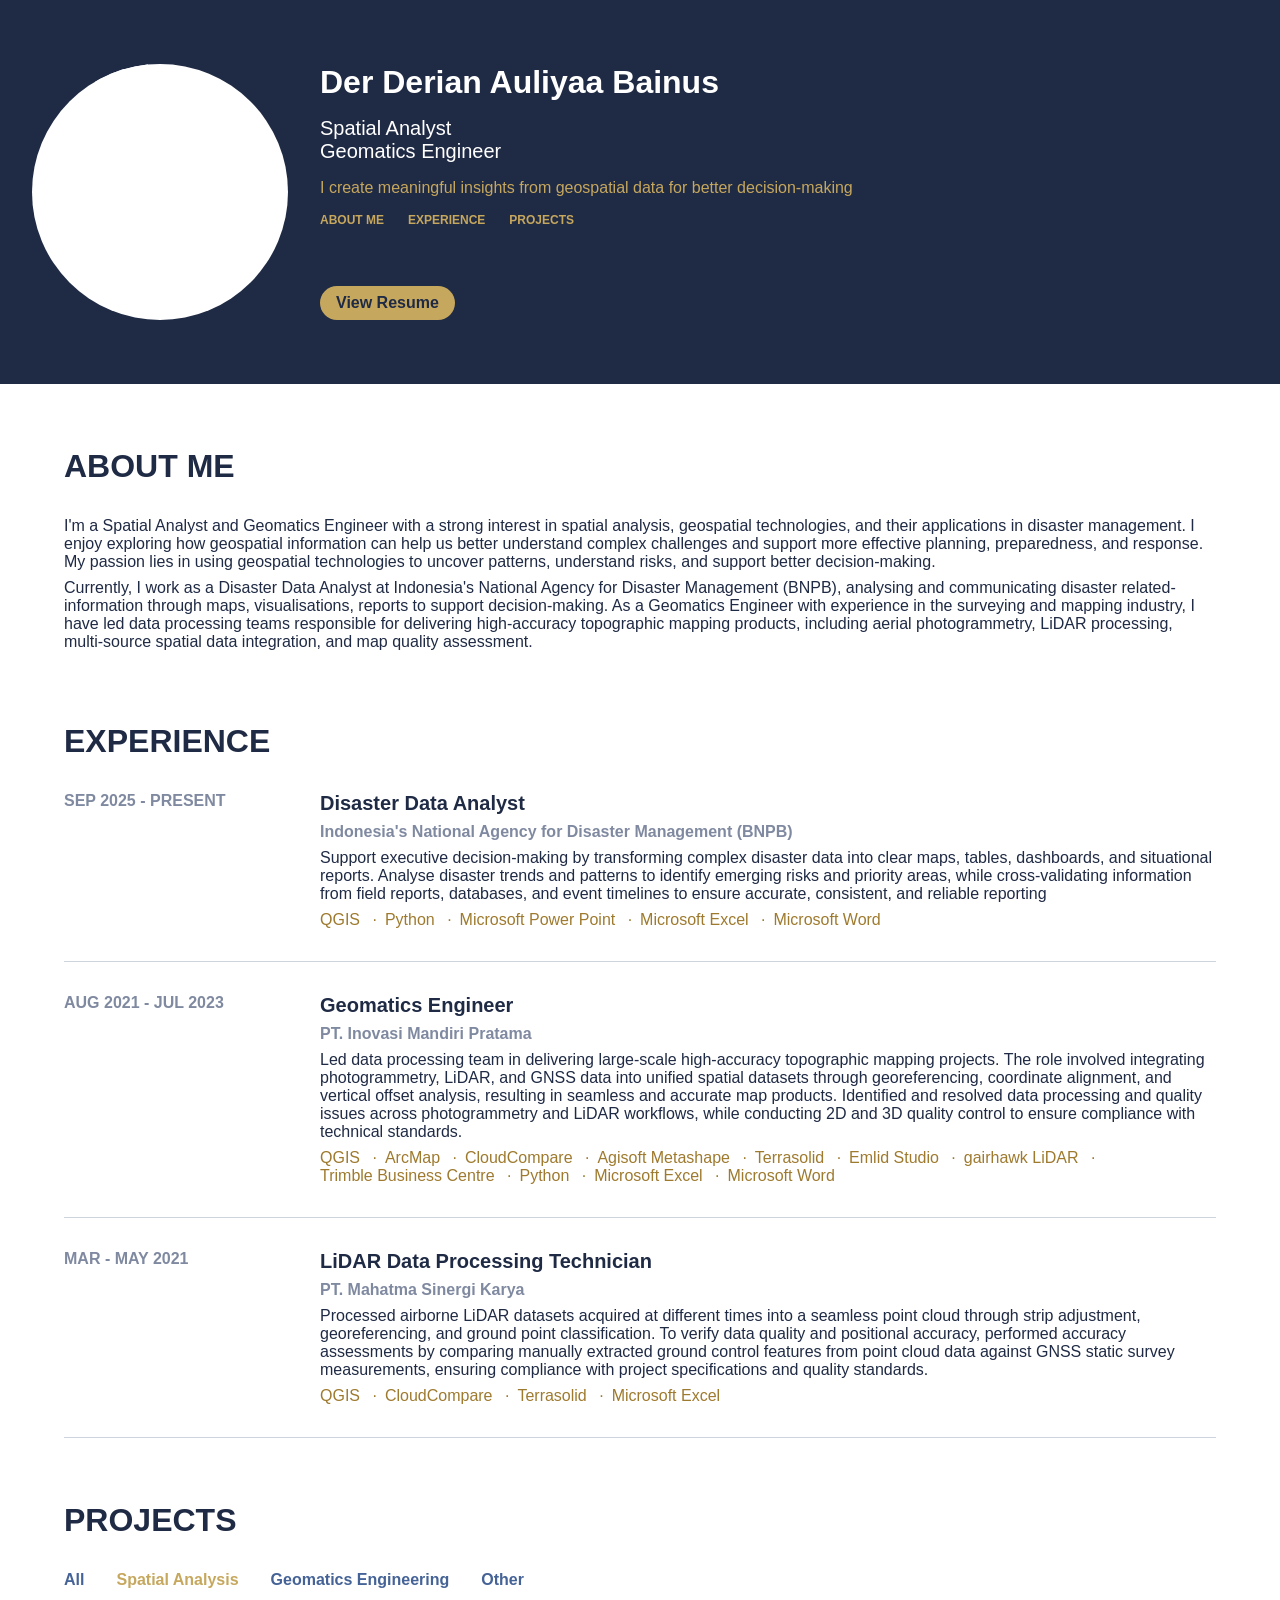
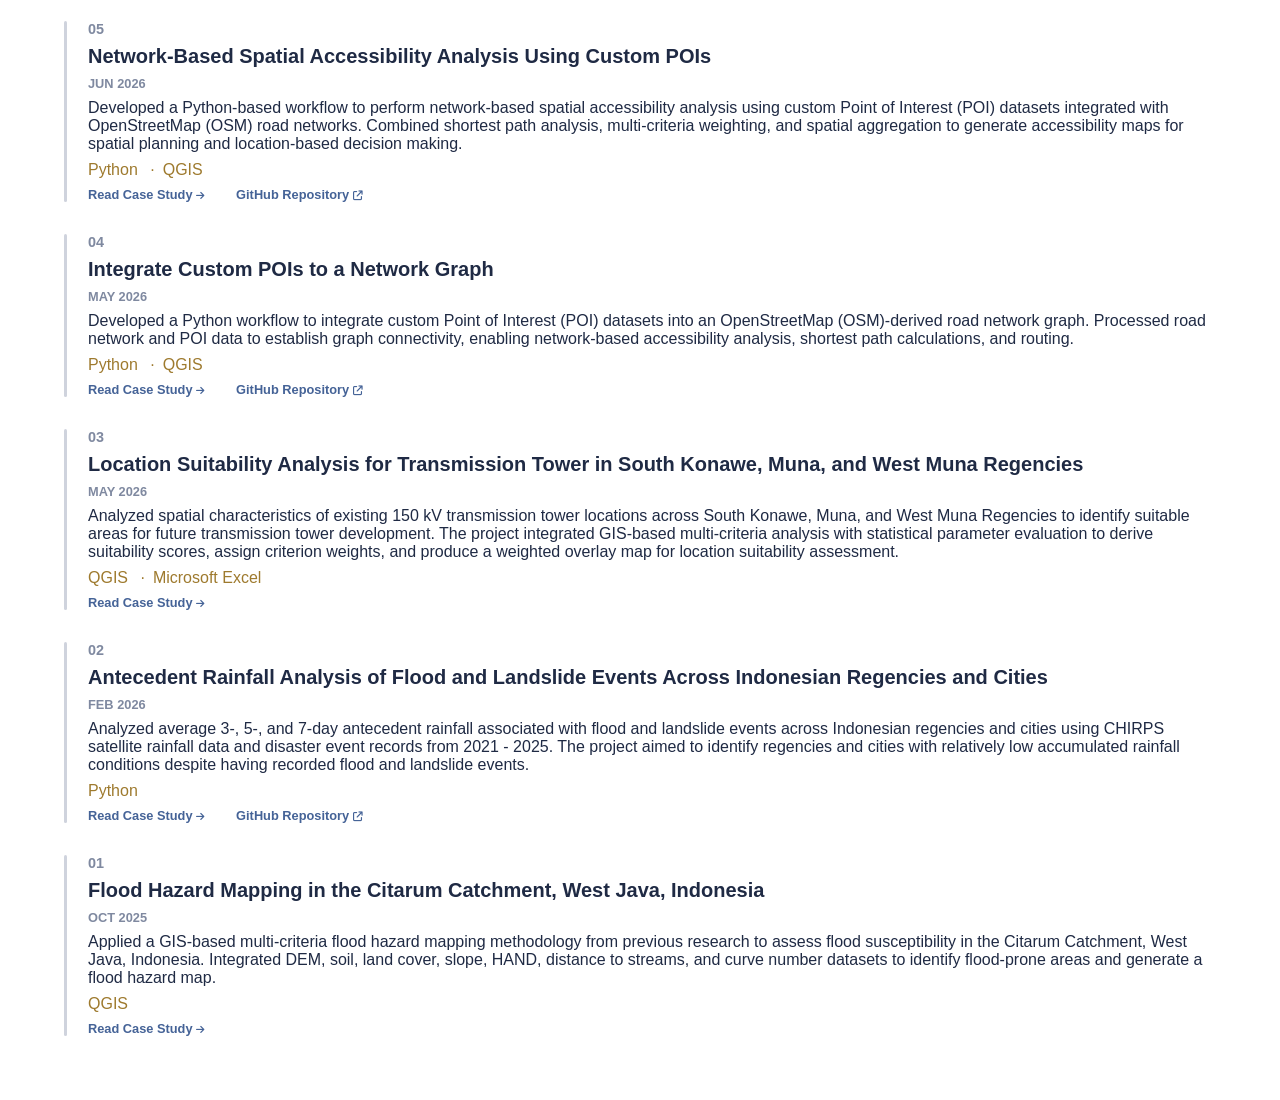
==== commit 73e57ee6: "add project filter" ====
--- a/index.html
+++ b/index.html
@@ -178,11 +178,11 @@
 
           <nav class="project-filter">
 
-              <button class="active" data-filter="all">
+              <button data-filter="all">
                   All
               </button>
 
-              <button data-filter="spatial">
+              <button class="active" data-filter="geodata">
                   Spatial Analysis
               </button>
 
@@ -190,7 +190,7 @@
                   Geomatics Engineering
               </button>
 
-              <button data-filter="research">
+              <button data-filter="other">
                   Other
               </button>
 
@@ -199,12 +199,16 @@
           <div class="proj-cards">
 
             <div class="proj-item" data-category="other">
+              <div class="proj-number"></div>
+
+              <div class="proj-title">
+                <h2>Personal Portfolio Website</h2>
+              </div>
+
               <div class="proj-year">
                 <h2>JUN 2026</h2>
               </div>
-              <div class="proj-title">
-                <h2>Personal Portfolio Website</h2>
-              </div>
+
               <div class="proj-desc">
                 <p>Designed and developed a personal portfolio website to showcase geospatial projects, technical skills, and professional experience. Built using HTML and CSS with a responsive layout and integrated GitHub repository links for project documentation and source code.</p>
               </div>
@@ -222,12 +226,16 @@
             </div>
 
             <div class="proj-item" data-category="geodata">
+              <div class="proj-number"></div>
+
+              <div class="proj-title">
+                <h2>Network-Based Spatial Accessibility Analysis Using Custom POIs</h2>
+              </div>
+
               <div class="proj-year">
                 <h2>JUN 2026</h2>
               </div>
-              <div class="proj-title">
-                <h2>Network-Based Spatial Accessibility Analysis Using Custom POIs</h2>
-              </div>
+
               <div class="proj-desc">
                 <p>Developed a Python-based workflow to perform network-based spatial accessibility analysis using custom Point of Interest (POI) datasets integrated with OpenStreetMap (OSM) road networks. Combined shortest path analysis, multi-criteria weighting, and spatial aggregation to generate accessibility maps for spatial planning and location-based decision making.</p>
               </div>
@@ -248,12 +256,16 @@
             </div>
 
             <div class="proj-item" data-category="geodata">
+              <div class="proj-number"></div>
+
+              <div class="proj-title">
+                <h2>Integrate Custom POIs to a Network Graph</h2>
+              </div>
+
               <div class="proj-year">
                 <h2>MAY 2026</h2>
               </div>
-              <div class="proj-title">
-                <h2>Integrate Custom POIs to a Network Graph</h2>
-              </div>
+
               <div class="proj-desc">
                 <p>Developed a Python workflow to integrate custom Point of Interest (POI) datasets into an OpenStreetMap (OSM)-derived road network graph. Processed road network and POI data to establish graph connectivity, enabling network-based accessibility analysis, shortest path calculations, and routing.</p>
               </div>
@@ -274,12 +286,16 @@
             </div>
 
             <div class="proj-item" data-category="geodata">
+              <div class="proj-number"></div>
+
+              <div class="proj-title">
+                <h2>Location Suitability Analysis for Transmission Tower in South Konawe, Muna, and West Muna Regencies</h2>
+              </div>
+
               <div class="proj-year">
                 <h2>MAY 2026</h2>
               </div>
-              <div class="proj-title">
-                <h2>Location Suitability Analysis for Transmission Tower in South Konawe, Muna, and West Muna Regencies</h2>
-              </div>
+
               <div class="proj-desc">
                 <p>Analyzed spatial characteristics of existing 150 kV transmission tower locations across South Konawe, Muna, and West Muna Regencies to identify suitable areas for future transmission tower development. The project integrated GIS-based multi-criteria analysis with statistical parameter evaluation to derive suitability scores, assign criterion weights, and produce a weighted overlay map for location suitability assessment.</p>
               </div>
@@ -298,12 +314,16 @@
             </div>
 
             <div class="proj-item" data-category="geodata">
+              <div class="proj-number"></div>
+
+              <div class="proj-title">
+                <h2>Antecedent Rainfall Analysis of Flood and Landslide Events Across Indonesian Regencies and Cities</h2>
+              </div>
+
               <div class="proj-year">
                 <h2>FEB 2026</h2>
               </div>
-              <div class="proj-title">
-                <h2>Antecedent Rainfall Analysis of Flood and Landslide Events Across Indonesian Regencies and Cities</h2>
-              </div>
+
               <div class="proj-desc">
                 <p>Analyzed average 3-, 5-, and 7-day antecedent rainfall associated with flood and landslide events across Indonesian regencies and cities using CHIRPS satellite rainfall data and disaster event records from 2021 - 2025. The project aimed to identify regencies and cities with relatively low accumulated rainfall conditions despite having recorded flood and landslide events.</p>
               </div>
@@ -323,12 +343,16 @@
             </div>
 
             <div class="proj-item" data-category="geodata">
+              <div class="proj-number"></div>
+
+              <div class="proj-title">
+                <h2>Flood Hazard Mapping in the Citarum Catchment, West Java, Indonesia</h2>
+              </div>
+
               <div class="proj-year">
                 <h2>OCT 2025</h2>
               </div>
-              <div class="proj-title">
-                <h2>Flood Hazard Mapping in the Citarum Catchment, West Java, Indonesia</h2>
-              </div>
+
               <div class="proj-desc">
                 <p>Applied a GIS-based multi-criteria flood hazard mapping methodology from previous research to assess flood susceptibility in the Citarum Catchment, West Java, Indonesia. Integrated DEM, soil, land cover, slope, HAND, distance to streams, and curve number datasets to identify flood-prone areas and generate a flood hazard map.</p>
               </div>
@@ -345,15 +369,20 @@
             </div>
 
             <div class="proj-item" data-category="geomatics">
+              <div class="proj-number"></div>
+
+              <div class="proj-title">
+                <h2>Aerial Photogrammetry Survey</h2>
+              </div>
+
+              <div class="proj-loc">
+                <h3>Cimahi City, West Java</h3>
+              </div>
+
               <div class="proj-year">
                 <h2>JUN - JUL 2023</h2>
               </div>
-              <div class="proj-title">
-                <h2>Aerial Photogrammetry Survey</h2>
-              </div>
-              <div class="proj-loc">
-                <h3>Cimahi City, West Java</h3>
-              </div>
+
               <div class="proj-desc">
                 <p>Led the data processing team in a UAV-based aerial photogrammetry survey covering approximately 4,200 ha. The project included orthophoto generation, digital surface model (DSM) creation, GNSS-based accuracy assessment, and quality control of final deliverables.</p>
               </div>
@@ -368,15 +397,20 @@
             </div>
 
             <div class="proj-item" data-category="geomatics">
+              <div class="proj-number"></div>
+
+              <div class="proj-title">
+                <h2>Aerial Photogrammetry and LiDAR Survey</h2>
+              </div>
+
+              <div class="proj-loc">
+                <h3>Subang Town, West Java</h3>
+              </div>
+
               <div class="proj-year">
                 <h2>MAY - JUN 2023</h2>
               </div>
-              <div class="proj-title">
-                <h2>Aerial Photogrammetry and LiDAR Survey</h2>
-              </div>
-              <div class="proj-loc">
-                <h3>Subang Town, West Java</h3>
-              </div>
+
               <div class="proj-desc">
                 <p>Led the data processing team in an integrated aerial photogrammetry and LiDAR survey covering approximately 500 ha. The project included orthophoto generation, terrain modeling, land cover mapping, and GNSS-based accuracy assessment.</p>
               </div>
@@ -393,15 +427,20 @@
             </div>
 
             <div class="proj-item" data-category="geomatics">
+              <div class="proj-number"></div>
+
+              <div class="proj-title">
+                <h2>Aerial Photogrammetry Survey</h2>
+              </div>
+
+              <div class="proj-loc">
+                <h3>Tuban City - Gresik Regency, East Java</h3>
+              </div>
+
               <div class="proj-year">
                 <h2>OCT - DES 2022</h2>
               </div>
-              <div class="proj-title">
-                <h2>Aerial Photogrammetry Survey</h2>
-              </div>
-              <div class="proj-loc">
-                <h3>Tuban City - Gresik Regency, East Java</h3>
-              </div>
+
               <div class="proj-desc">
                 <p>Led the data processing team in a UAV-based aerial photogrammetry survey covering approximately 3,000 ha. The project included GNSS benchmark establishment, orthophoto generation, land cover mapping, and accuracy verification of final deliverables.</p>
               </div>
@@ -416,15 +455,20 @@
             </div>
 
             <div class="proj-item" data-category="geomatics">
+              <div class="proj-number"></div>
+
+              <div class="proj-title">
+                <h2>Satellite Imagery and IFSAR Accuracy Assessment</h2>
+              </div>
+
+              <div class="proj-loc">
+                <h3>Tangerang City, Banten</h3>
+              </div>
+
               <div class="proj-year">
                 <h2>JUL - AUG 2022</h2>
               </div>
-              <div class="proj-title">
-                <h2>Satellite Imagery and IFSAR Accuracy Assessment</h2>
-              </div>
-              <div class="proj-loc">
-                <h3>Tangerang City, Banten</h3>
-              </div>
+
               <div class="proj-desc">
                 <p>Led the quality assessment team in evaluating the positional accuracy of satellite imagery and IFSAR datasets covering approximately 2,600 ha. The project included GNSS field surveys, control point planning, and validation of horizontal and vertical mapping accuracy.</p>
               </div>
@@ -437,15 +481,20 @@
             </div>
 
             <div class="proj-item" data-category="geomatics">
+              <div class="proj-number"></div>
+
+              <div class="proj-title">
+                <h2>Aerial Photogrammetry and LiDAR Survey</h2>
+              </div>
+
+              <div class="proj-loc">
+                <h3>West Bandung Regency, West Java</h3>
+              </div>
+
               <div class="proj-year">
                 <h2>MAY - JUN 2022</h2>
               </div>
-              <div class="proj-title">
-                <h2>Aerial Photogrammetry and LiDAR Survey</h2>
-              </div>
-              <div class="proj-loc">
-                <h3>West Bandung Regency, West Java</h3>
-              </div>
+
               <div class="proj-desc">
                 <p>Led the data processing team in an integrated aerial photogrammetry and LiDAR survey covering approximately 430 ha. The project included orthophoto generation, terrain modeling, data integration, and quality assessment of final mapping products.</p>
               </div>
@@ -462,38 +511,48 @@
             </div>
 
             <div class="proj-item" data-category="geomatics">
+              <div class="proj-number"></div>
+
+              <div class="proj-title">
+                <h2>Aerial Photogrammetry Survey</h2>
+              </div>
+
+              <div class="proj-loc">
+                <h3>Sumedang Regency, West Java</h3>
+              </div>
+
               <div class="proj-year">
                 <h2>APR - JUN 2022</h2>
               </div>
-              <div class="proj-title">
-                <h2>Aerial Photogrammetry Survey</h2>
-              </div>
+
+              <div class="proj-desc">
+                <p>Led the data processing team in a UAV-based aerial photogrammetry survey covering approximately 8,600 ha. The project included orthophoto generation, land cover digitization, quality assessment, and preparation of final mapping products.</p>
+              </div>
+              <div class="proj-skills">
+                <ul class="skills-item">
+                  <li>Agisoft Metashape</li>
+                  <li>Emlid Studio</li>
+                  <li>Trimble Business Centre</li>
+                  <li>Global Mapper</li>
+                </ul>
+              </div>
+            </div>
+
+            <div class="proj-item" data-category="geomatics">
+              <div class="proj-number"></div>
+
+              <div class="proj-title">
+                <h2>Aerial Photogrammetry and LiDAR Survey</h2>
+              </div>
+
               <div class="proj-loc">
                 <h3>Sumedang Regency, West Java</h3>
               </div>
-              <div class="proj-desc">
-                <p>Led the data processing team in a UAV-based aerial photogrammetry survey covering approximately 8,600 ha. The project included orthophoto generation, land cover digitization, quality assessment, and preparation of final mapping products.</p>
-              </div>
-              <div class="proj-skills">
-                <ul class="skills-item">
-                  <li>Agisoft Metashape</li>
-                  <li>Emlid Studio</li>
-                  <li>Trimble Business Centre</li>
-                  <li>Global Mapper</li>
-                </ul>
-              </div>
-            </div>
-
-            <div class="proj-item" data-category="geomatics">
+
               <div class="proj-year">
                 <h2>MAR - MAY 2022</h2>
               </div>
-              <div class="proj-title">
-                <h2>Aerial Photogrammetry and LiDAR Survey</h2>
-              </div>
-              <div class="proj-loc">
-                <h3>Sumedang Regency, West Java</h3>
-              </div>
+
               <div class="proj-desc">
                 <p>Led the data processing team in an integrated aerial photogrammetry and LiDAR survey covering approximately 1,500 ha. The project included point cloud processing, terrain modeling, GNSS-based validation, and quality assessment of final products.</p>
               </div>
@@ -510,15 +569,20 @@
             </div>
 
             <div class="proj-item" data-category="geomatics">
+              <div class="proj-number"></div>
+
+              <div class="proj-title">
+                <h2>Geospatial Mapping and Spatial Data Verification</h2>
+              </div>
+
+              <div class="proj-loc">
+                <h3>West Bandung Regency, West Java</h3>
+              </div>
+
               <div class="proj-year">
                 <h2>AUG 2021 - JAN 2022</h2>
               </div>
-              <div class="proj-title">
-                <h2>Geospatial Mapping and Spatial Data Verification</h2>
-              </div>
-              <div class="proj-loc">
-                <h3>West Bandung Regency, West Java</h3>
-              </div>
+
               <div class="proj-desc">
                 <p>Coordinated field activities for a geospatial mapping project covering approximately 6,000 ha. The project included spatial data verification, orthophoto interpretation, feature digitization, and field data collection to support geospatial database development.</p>
               </div>
@@ -532,15 +596,20 @@
             </div>
 
             <div class="proj-item" data-category="geomatics">
+              <div class="proj-number"></div>
+
+              <div class="proj-title">
+                <h2>Aerial Photogrammetry and LiDAR Survey</h2>
+              </div>
+
+              <div class="proj-loc">
+                <h3>Tangerang City, Banten</h3>
+              </div>
+
               <div class="proj-year">
                 <h2>JUL - AUG 2021</h2>
               </div>
-              <div class="proj-title">
-                <h2>Aerial Photogrammetry and LiDAR Survey</h2>
-              </div>
-              <div class="proj-loc">
-                <h3>Tangerang City, Banten</h3>
-              </div>
+
               <div class="proj-desc">
                 <p>Processed aerial photogrammetry and LiDAR datasets covering approximately 400 ha. The project included LiDAR classification, terrain modeling, GNSS-based accuracy assessment, and quality control of final mapping products.</p>
               </div>
@@ -554,15 +623,20 @@
             </div>
 
             <div class="proj-item" data-category="geomatics">
+              <div class="proj-number"></div>
+
+              <div class="proj-title">
+                <h2>Aerial LiDAR Data Processing</h2>
+              </div>
+
+              <div class="proj-loc">
+                <h3>Bandung City, West Java</h3>
+              </div>
+
               <div class="proj-year">
                 <h2>JUL - AUG 2021</h2>
               </div>
-              <div class="proj-title">
-                <h2>Aerial LiDAR Data Processing</h2>
-              </div>
-              <div class="proj-loc">
-                <h3>Bandung City, West Java</h3>
-              </div>
+
               <div class="proj-desc">
                 <p>Processed aerial photogrammetry and LiDAR datasets covering approximately 400 ha. The project included LiDAR classification, terrain modeling, GNSS-based accuracy assessment, and quality control of final mapping products.</p>
               </div>
@@ -581,6 +655,7 @@
 
   </div>
 
+  <script src="script.js"></script>
   </body>
 
 </html>
--- a/styles.css
+++ b/styles.css
@@ -213,7 +213,7 @@
     display: grid;
     grid-template-columns: 16rem auto;
     grid-template-rows: auto auto auto auto;
-    border-bottom:0.1rem solid #c3cdd9;
+    border-bottom:0.1rem solid #cfd3dd;
 }
 
 .exp-year {
@@ -222,7 +222,7 @@
 }
 
 .exp-year h2{
-    color: #5C6884;
+    color: #7f89a0;
     font-size: 1rem;
 }
 
@@ -237,7 +237,7 @@
 }
 
 .exp-employer h3{
-    color:#5C6884
+    color:#7f89a0
 }
 
 .exp-content {
@@ -275,7 +275,7 @@
 .project-filter button{
     background:none;
     border:none;
-    color:#5C6884;
+    color:#456397;
     font-size:1rem;
     font-weight:bold;
     cursor:pointer;
@@ -316,7 +316,7 @@
     width: 0.2rem;
     height: 100%;
 
-    background: #D7DDE8;
+    background: #cfd3dd;
 
     border-radius: 999px;
 
@@ -330,21 +330,21 @@
 
 .proj-item[data-category=geomatics]:hover::before{
     width: 0.5rem;
-    background:#5C6884;
+    background:#7f89a0;
 }
 
 .proj-item[data-category=other]:hover::before{
     width: 0.5rem;
-    background:#5C6884;
+    background:#7f89a0;
 }
 
 .proj-year h2{
-    color: #5C6884;
-    font-size: 1rem;
+    color: #7f89a0;
+    font-size: 0.8rem;
 }
 
 .proj-loc h3{
-    color: #5C6884;
+    color: #7f89a0;
 }
 
 .proj-skills {
@@ -360,16 +360,26 @@
 
 .proj-link a{
     text-decoration: none;
-    color: #5C6884;
+    color: #456397;
     font-weight: bold;
 }
 
 .proj-link a:hover{
     color: #1F2A44;
+    transition: .4s;
 }
 
 .proj-link i{
     font-size: 0.6rem;
+}
+
+.proj-number{
+
+    font-size:0.9rem;
+    font-weight:700;
+    color:#7f89a0;
+    margin-bottom:.5rem;
+
 }
 
 @media (min-width: 701px) and (max-width: 1400px){
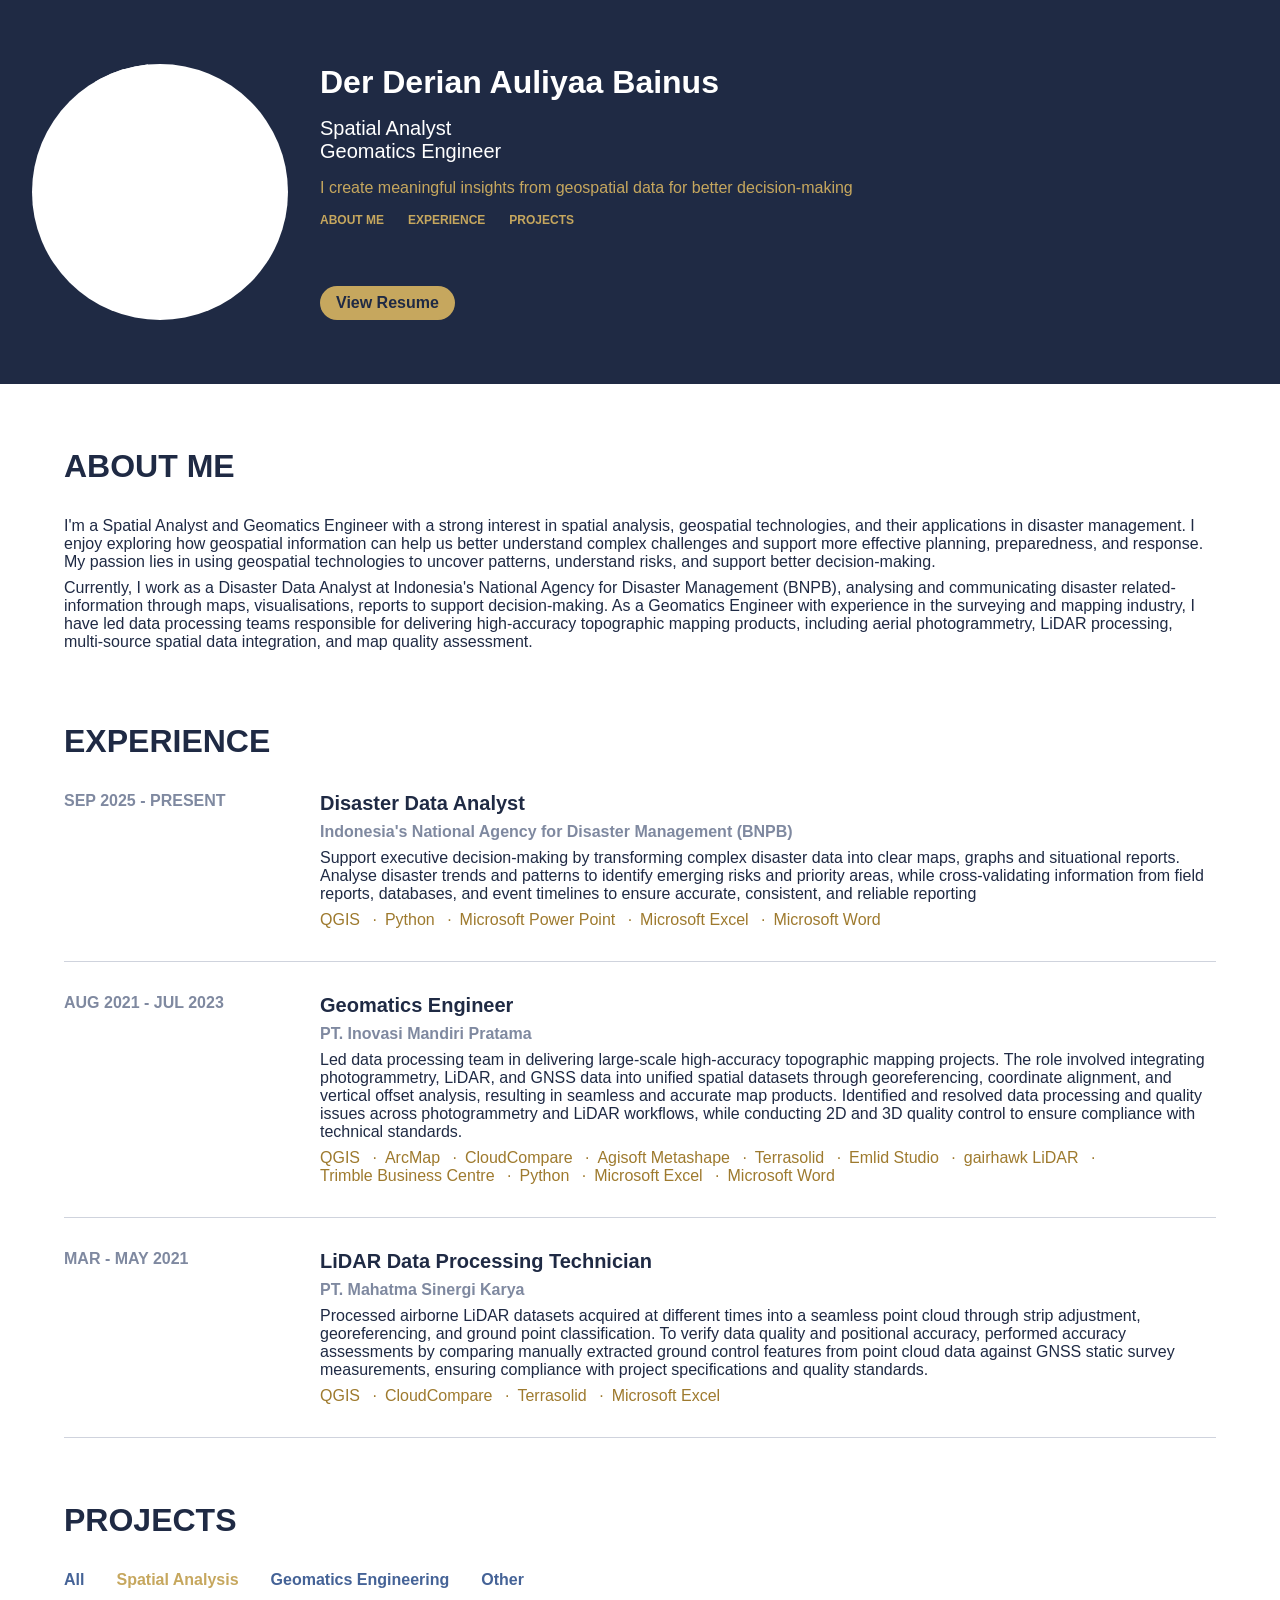
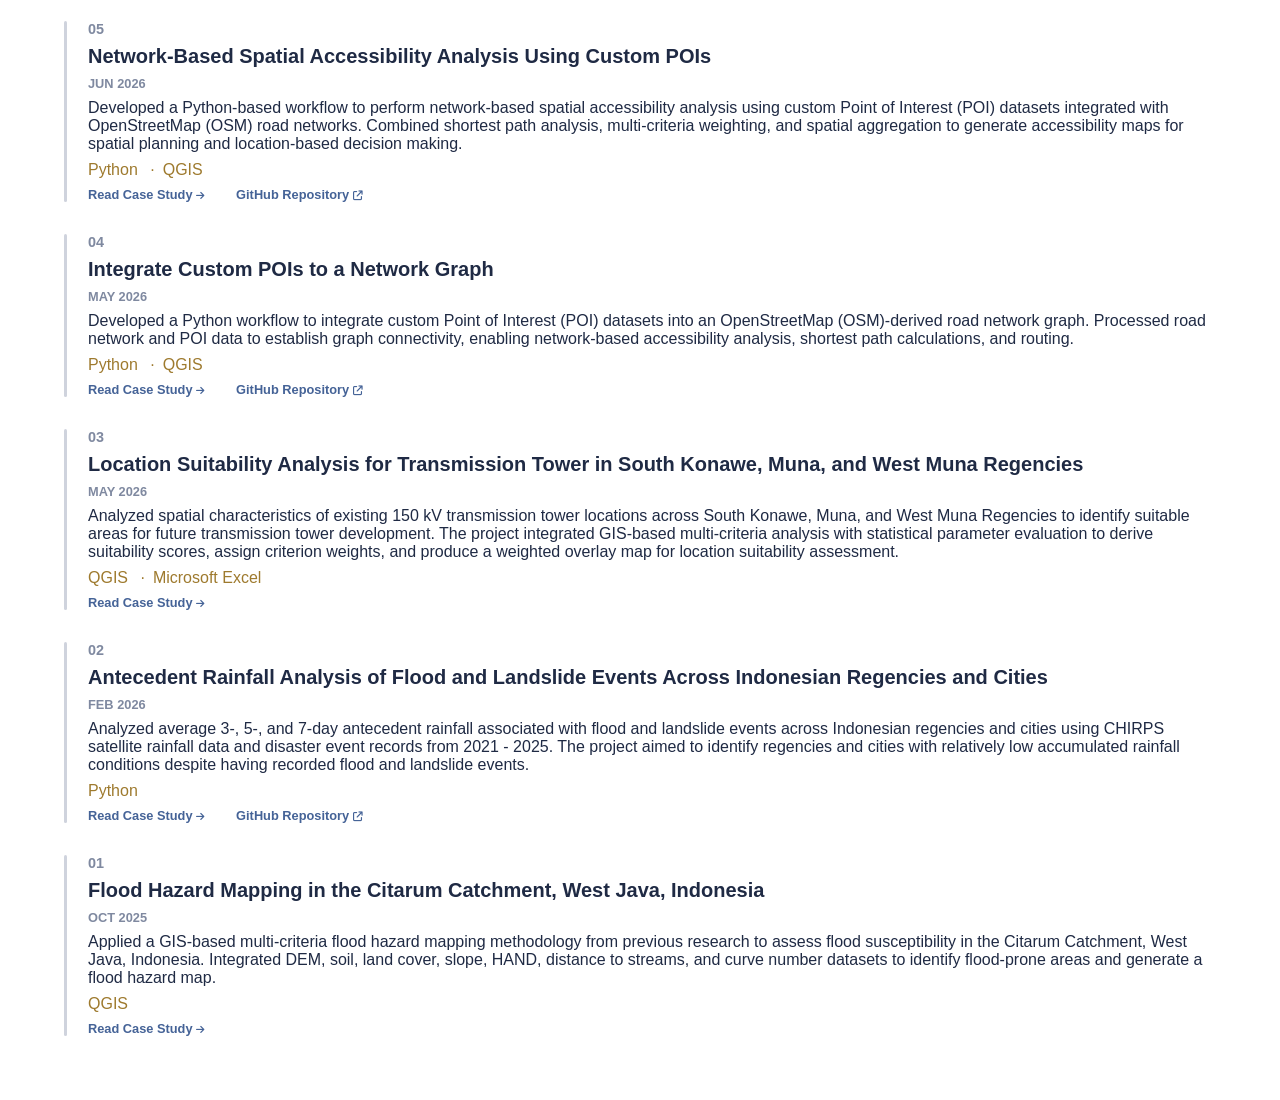
==== commit bad5c2e7: "add link" ====
--- a/index.html
+++ b/index.html
@@ -39,9 +39,9 @@
           </div>
 
           <div class="sci">
-            <a href="#"><i class='bxl bx-github'></i></a>
-            <a href="#"><i class='bxl bx-linkedin-square'></i></a>
-            <a href="#"><i class='bxl bx-gmail'></i></a>
+            <a href="https://github.com/derderianab" target="_blank" rel="noopener noreferrer"><i class='bxl bx-github'></i></a>
+            <a href="https://www.linkedin.com/in/derderianab/" target="_blank" rel="noopener noreferrer"><i class='bxl bx-linkedin-square'></i></a>
+            <a href="mailto:derderianab@gmail.com"><i class='bxl bx-gmail'></i></a>
           </div>
         </div>
       </div>
@@ -63,7 +63,6 @@
             including aerial photogrammetry, LiDAR processing, multi-source spatial data integration, and map quality assessment.</p>
         </section>
     
-        
         <section id= "experience" class="experience">
 
           <h1>EXPERIENCE</h1>
@@ -84,7 +83,7 @@
               </div>
 
               <div class="exp-content">
-                <p>Support executive decision-making by transforming complex disaster data into clear maps, tables, dashboards, and situational reports. 
+                <p>Support executive decision-making by transforming complex disaster data into clear maps, graphs and situational reports. 
                   Analyse disaster trends and patterns to identify emerging risks and priority areas, 
                   while cross-validating information from field reports, databases, and event timelines to ensure accurate, 
                   consistent, and reliable reporting</p>
@@ -219,7 +218,7 @@
                 </ul>
               </div>
               <div class="proj-link">
-                <a href="#View Github" target="_blank" rel="noopener noreferrer">
+                <a href="https://github.com/derderianab/derderianab.github.io" target="_blank" rel="noopener noreferrer">
                   GitHub Repository <i class="fa-solid fa-arrow-up-right-from-square"></i>
                 </a>
               </div>
@@ -249,7 +248,7 @@
                 <a href="#View Detail" target="_blank" rel="noopener noreferrer">
                   Read Case Study <i class="fa-solid fa-arrow-right"></i>
                 </a>
-                <a href="#View Github" target="_blank" rel="noopener noreferrer">
+                <a href="https://github.com/derderianab/Spatial-Accessibility-Analyzer" target="_blank" rel="noopener noreferrer">
                   GitHub Repository <i class="fa-solid fa-arrow-up-right-from-square"></i>
                 </a>
               </div>
@@ -279,7 +278,7 @@
                 <a href="#View Detail" target="_blank" rel="noopener noreferrer">
                   Read Case Study <i class="fa-solid fa-arrow-right"></i>
                 </a>
-                <a href="#View Github" target="_blank" rel="noopener noreferrer">
+                <a href="https://github.com/derderianab/Integrate-Custom-POI-to-a-Network-Graph" target="_blank" rel="noopener noreferrer">
                   GitHub Repository <i class="fa-solid fa-arrow-up-right-from-square"></i>
                 </a>
               </div>
@@ -336,7 +335,7 @@
                 <a href="#View Detail" target="_blank" rel="noopener noreferrer">
                   Read Case Study <i class="fa-solid fa-arrow-right"></i>
                 </a>
-                <a href="#View Github" target="_blank" rel="noopener noreferrer">
+                <a href="https://github.com/derderianab/Relationship-Between-Rainfall-and-Hydrometeorological-Disasters-in-Indonesia" target="_blank" rel="noopener noreferrer">
                   GitHub Repository <i class="fa-solid fa-arrow-up-right-from-square"></i>
                 </a>
               </div>
--- a/styles.css
+++ b/styles.css
@@ -467,7 +467,7 @@
     }
 
     .content{
-        gap:8rem;
+        gap:4rem;
     }
 
     .image-box{
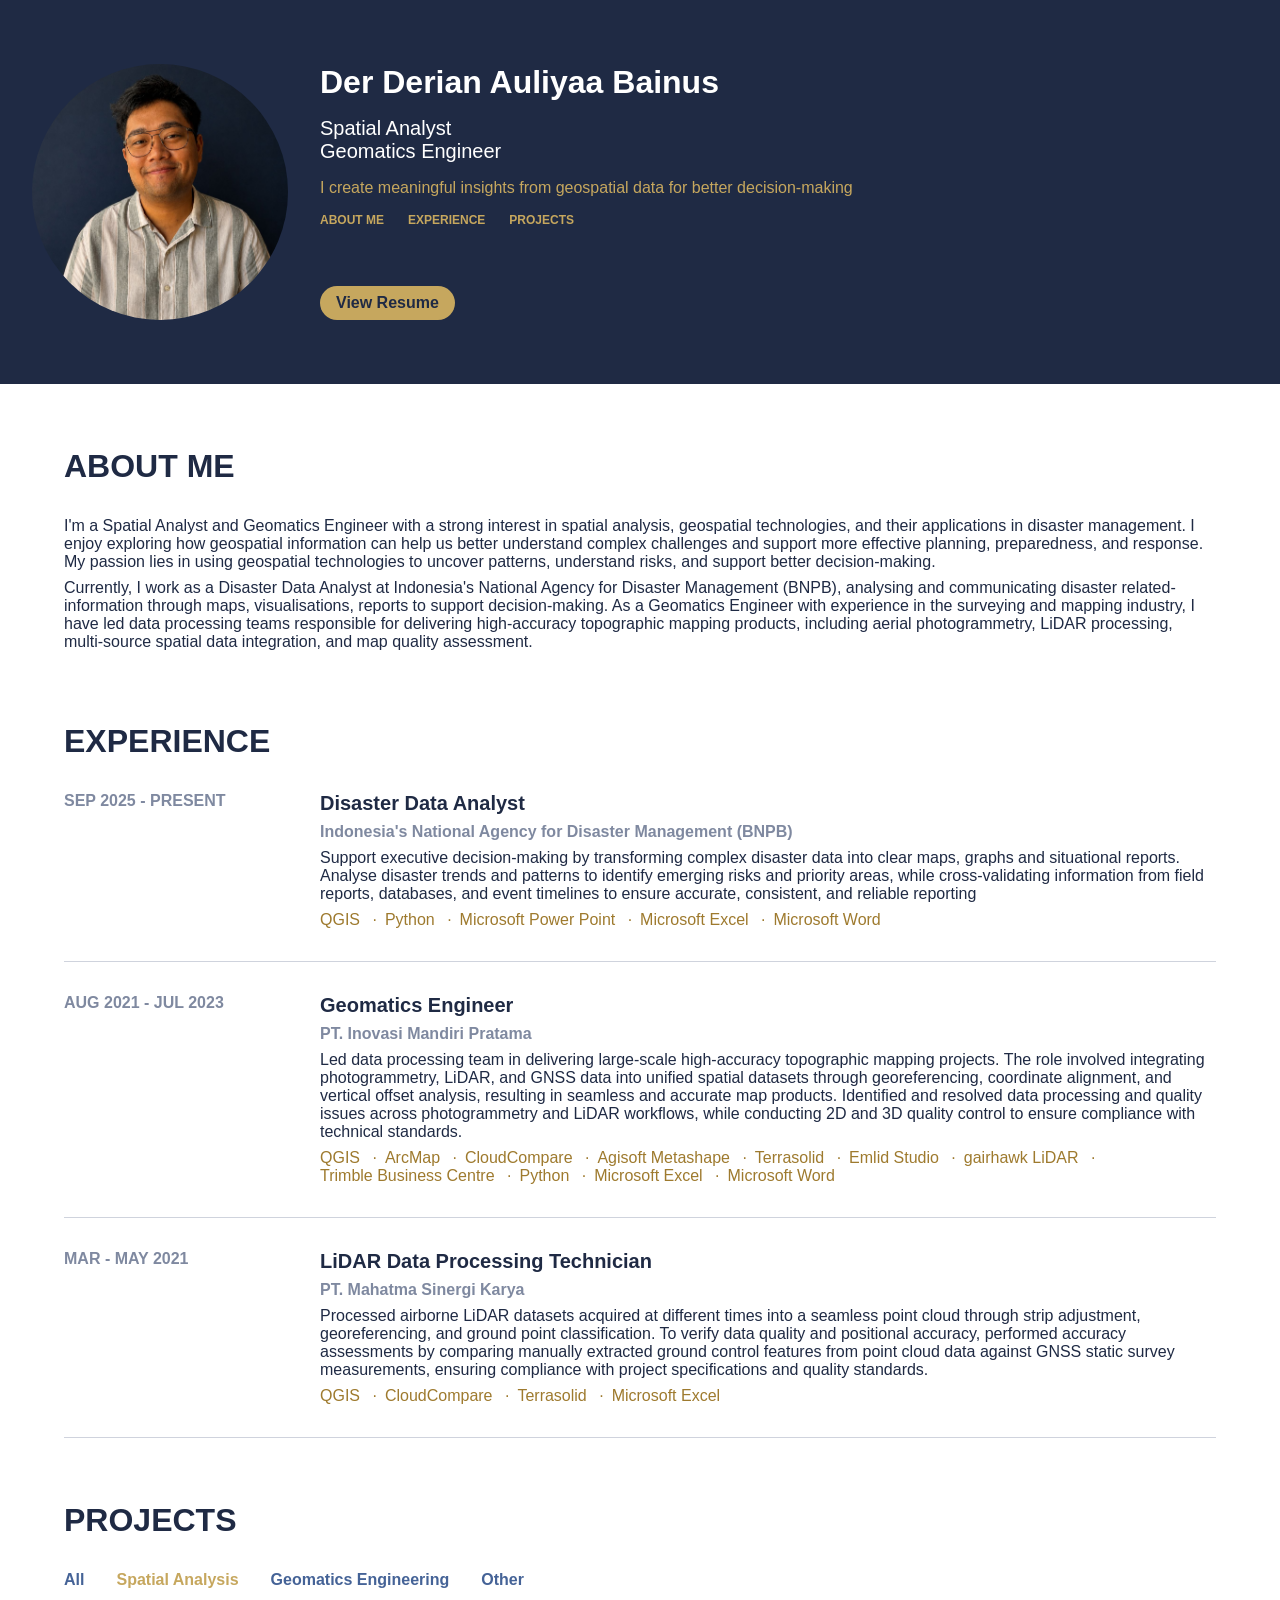
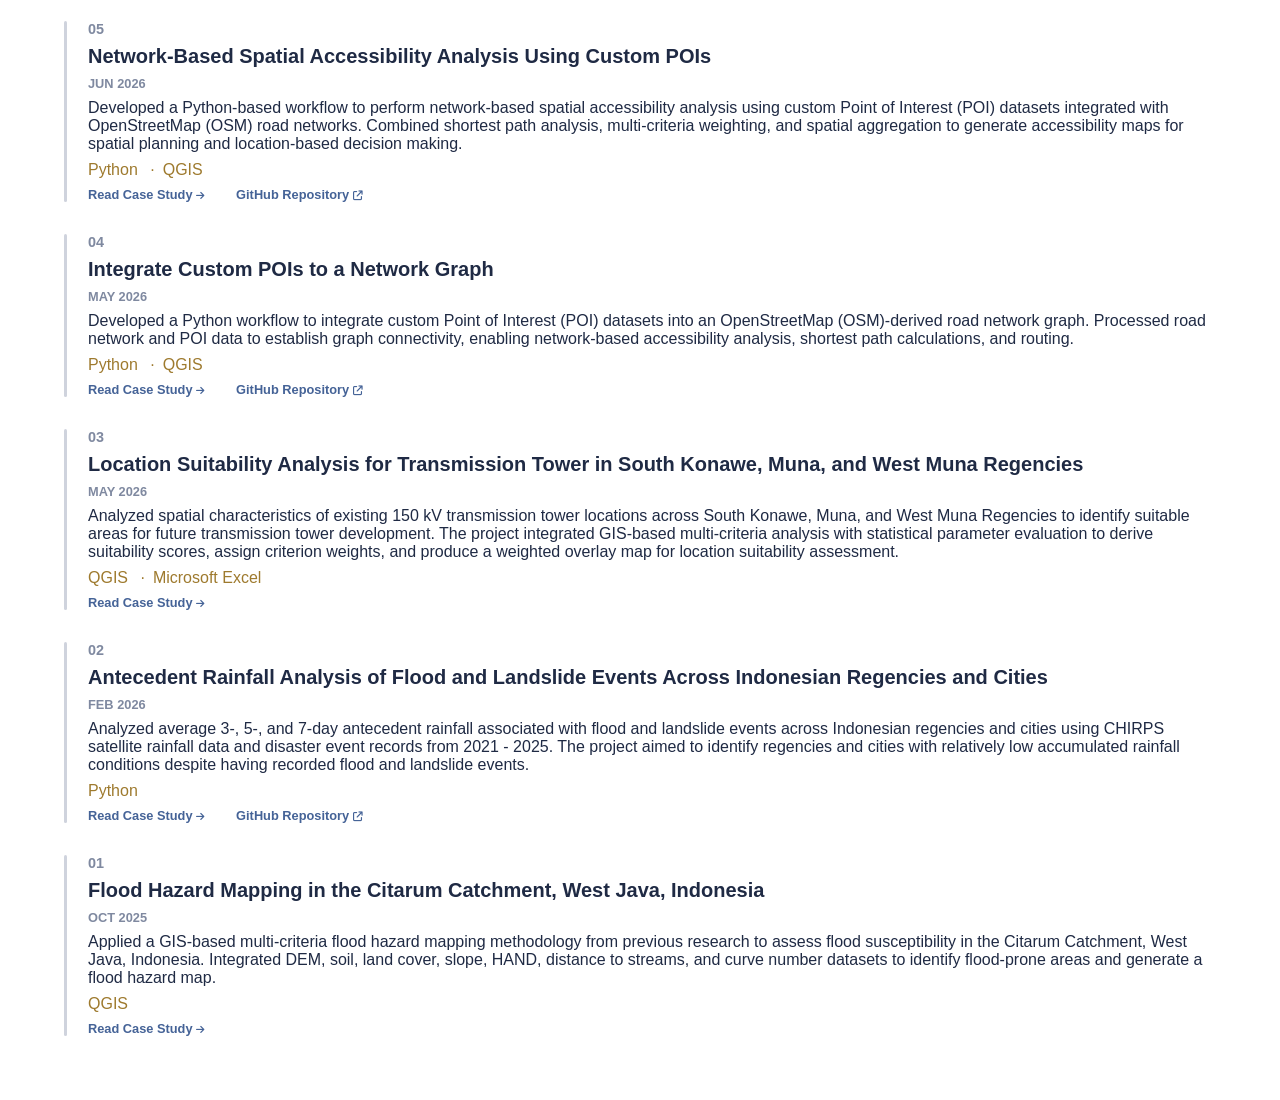
==== commit ff120866: "add new image" ====
--- a/index.html
+++ b/index.html
@@ -6,8 +6,8 @@
   <meta name="viewport" content="width=device-width, initial-scale=1.0">
   <title>My Portfolio</title>
   <link rel="stylesheet" href="styles.css">
-  <link href='https://cdn.boxicons.com/fonts/basic/boxicons.min.css' rel='stylesheet'>
-  <link href='https://cdn.boxicons.com/fonts/brands/boxicons-brands.min.css' rel='stylesheet'>
+  <link rel='stylesheet' href='https://cdn.boxicons.com/fonts/basic/boxicons.min.css'>
+  <link rel='stylesheet' href='https://cdn.boxicons.com/fonts/brands/boxicons-brands.min.css'>
   <link rel="stylesheet" href="https://cdnjs.cloudflare.com/ajax/libs/font-awesome/6.7.2/css/all.min.css">
 </head>
 
@@ -17,7 +17,7 @@
 
     <aside class="sidebar">
       <div class="image-box">
-        <img src="img/IMG-20251004-WA0030.jpg" alt="Profile Picture" title="Profile Picture">
+        <img src="img/image2.jpg" alt="Profile Picture" title="Profile Picture">
       </div>     
 
       <div class="hero-content">
